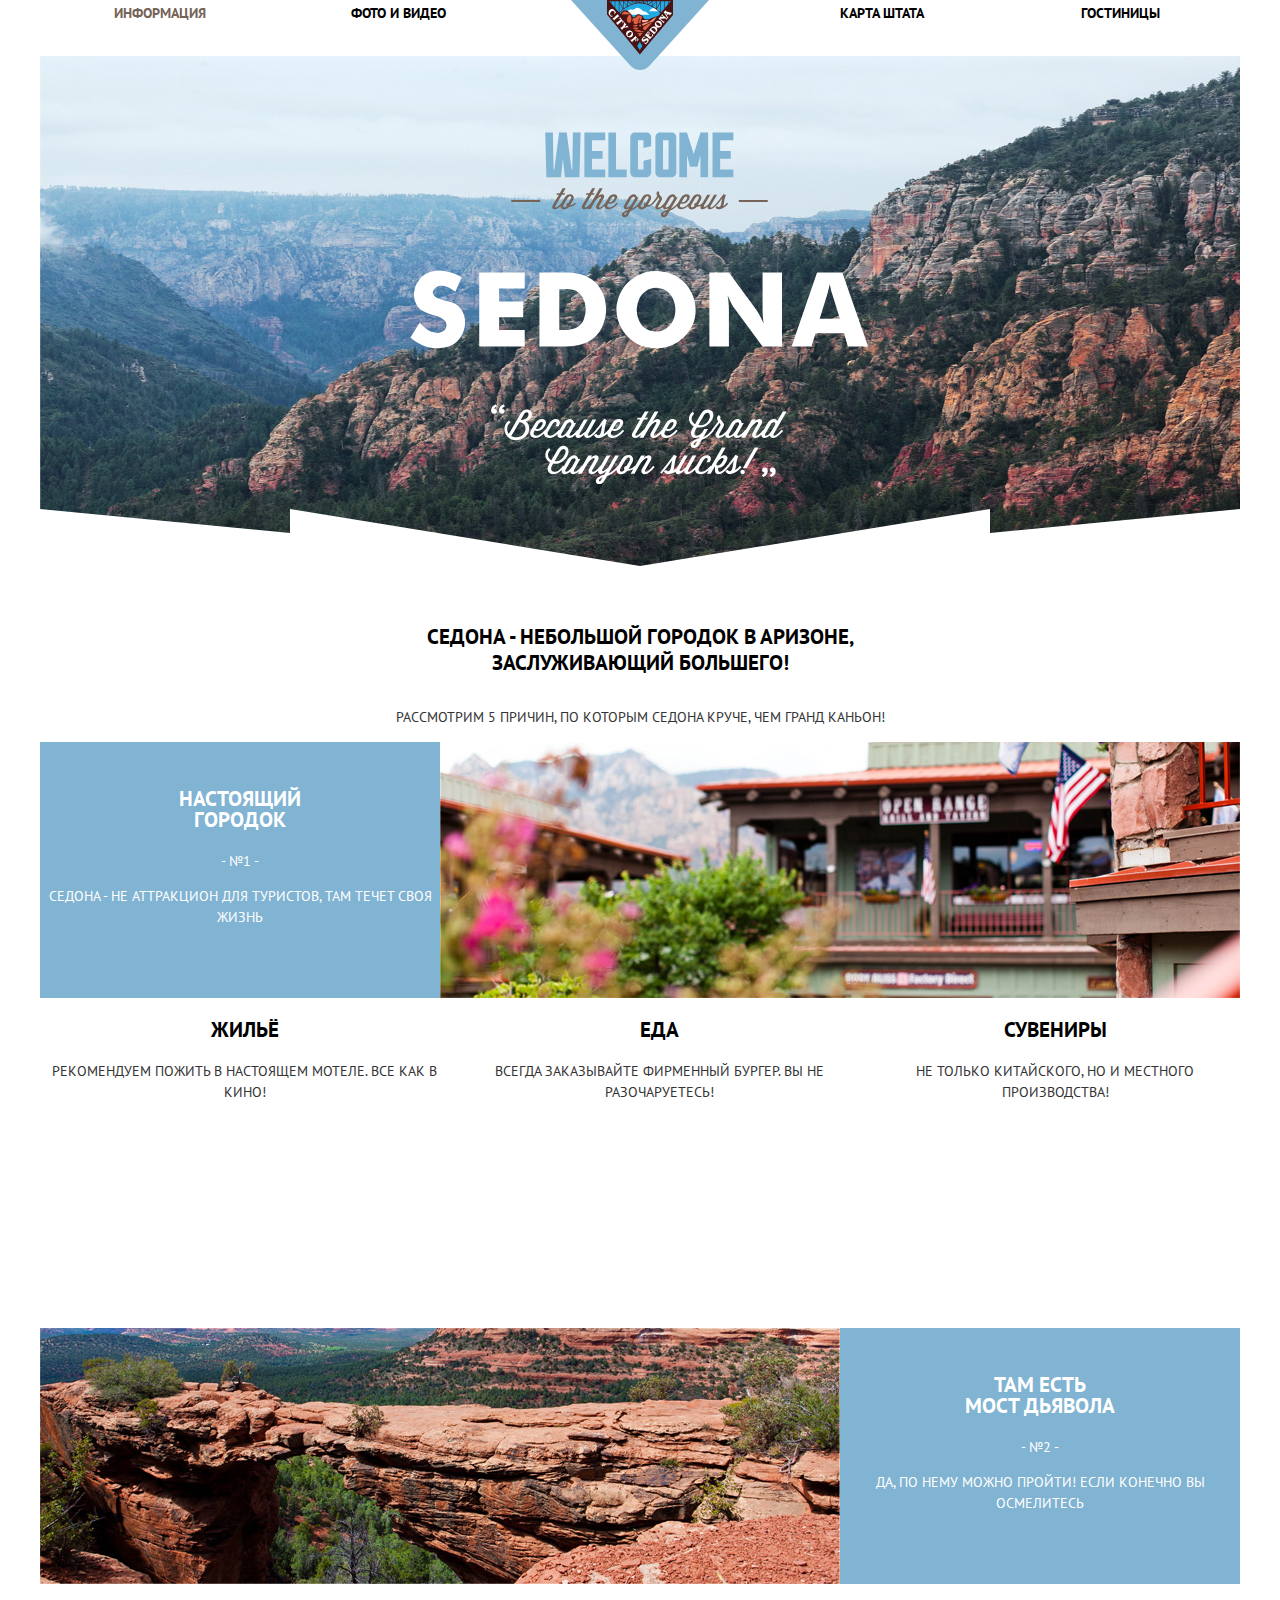
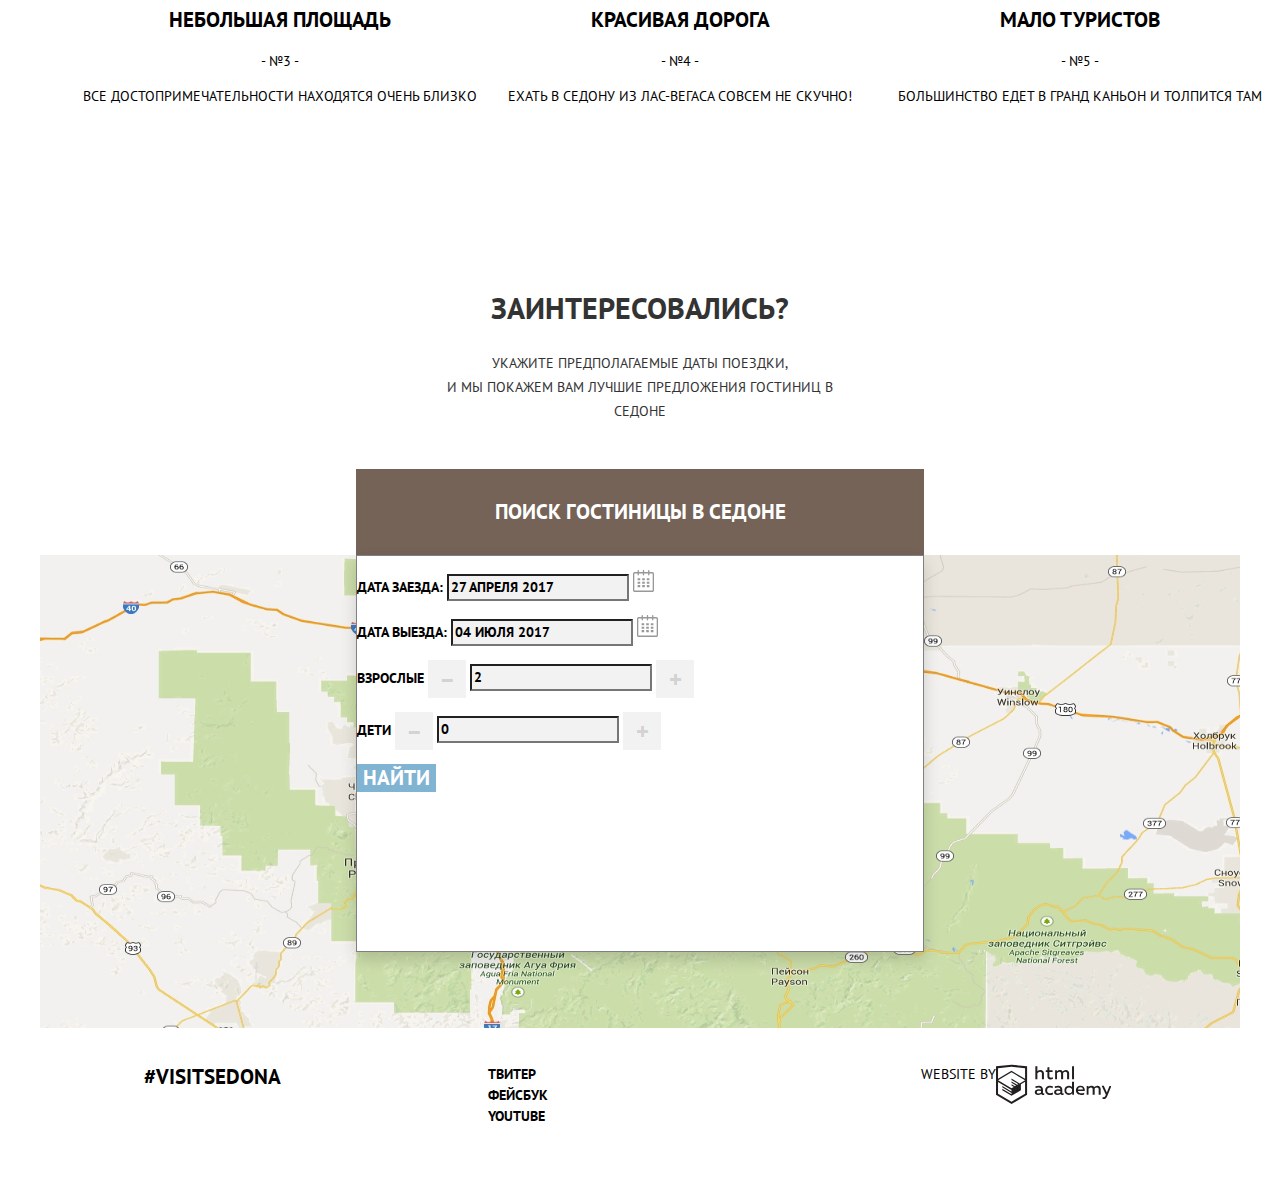
==== index.html @ cff8e4f2 "Разметила крупные блоки сетки" ====
<!DOCTYPE html>
<html lang="ru">

  <head>
    <meta charset="utf-8">
    <title>HTML Academy: Седона</title>
    <link href="css/normalize.css" rel="stylesheet">
    <link href="css/style.css" rel="stylesheet">
    <link href="https://fonts.googleapis.com/css?family=PT+Sans:400,700&amp;subset=cyrillic" rel="stylesheet">
  </head>

  <body>
    <header class="main-header">

      <nav class="main-navigation">

        <ul class="site-navigation">
          <li><a href="index.html" class="active-page">Информация</a></li>
          <li><a href="photo.html">Фото и видео</a></li>
          <li><a href="map.html">Карта штата</a></li>
          <li><a href="hotels.html">Гостиницы</a></li>
          <li><a class="main-header-logo">
            <img src="img/logo.svg" width="138" height="70" alt="Логотип Седона">
          </a></li>
        </ul>

      </nav>

    </header>

    <main class="container">

      <div class="welcome">
      </div>

      <p class="slogan">Седона - небольшой городок в Аризоне, заслуживающий большего!</p>

      <section class="reasons">
        <h2>Рассмотрим 5 причин, по которым Седона круче, чем Гранд Каньон!</h2>

        <ul class="reasons-list">


          <li class="reason-item">
            <div class="reason-item-description">
              <h3>Настоящий<br>городок</h3>
              <p>- №1 -</p>
              <p>Седона - не аттракцион для туристов, там течет своя жизнь </p>
            </div>
            <img src="img/reason1.jpg" width="800" height="256" alt="reason1">
          </li>

          <li class="reason-item">
            <img src="img/reason2.jpg" width="800" height="256" alt="reason2">
            <div class="reason-item-description">
              <h3>Там есть <br> мост дьявола</h3>
              <p>- №2 -</p>
              <p>Да, по нему можно пройти! Если конечно вы осмелитесь </p>
            </div>
          </li>

          <li>
            <ul class="reason-item-345">
              <li class="reason-item">
                <div class="reason-item-description">
                  <h3>Небольшая площадь</h3>
                  <p>- №3 -</p>
                  <p>Все достопримечательности находятся очень близко </p>
                </div>
              </li>

              <li class="reason-item">
                <div class="reason-item-description">
                  <h3>Красивая дорога</h3>
                  <p>- №4 -</p>
                  <p>Ехать в Седону из Лас-Вегаса совсем не скучно! </p>
                </div>
              </li>

              <li class="reason-item">
                <div class="reason-item-description">
                  <h3>Мало туристов</h3>
                  <p>- №5 -</p>
                  <p>Большинство едет в Гранд Каньон и толпится там </p>
                </div>
              </li>

            </ul>

          </li>

          <li class="reason-item">
            <ul class="recommendations-list">
              <li class="recommendation-item">
                <h3>Жильё</h3>
                <p>Рекомендуем пожить в настоящем мотеле. Все как в кино!</p>
              </li>
              <li class="recommendation-item">
                <h3>Еда</h3>
                <p>Всегда заказывайте фирменный бургер. Вы не разочаруетесь!</p>
              </li>
              <li class="recommendation-item">
                <h3>Сувениры</h3>
                <p>Не только китайского, но и местного производства!</p>
              </li>
            </ul>
          </li>

        </ul>
      </section>

      <div class="hotels-text">
        <h2>Заинтересовались?</h2>
        <p>Укажите предполагаемые даты поездки,<br> и мы покажем Вам лучшие предложения
        гостиниц в Седоне</p>
      </div>

      <section class="search-hotels">

        <button  class="button button-open-form">Поиск гостиницы в Седоне</button>

        <form class="search-hotels-form" action="index.html" method="post">
          <p class="search-hotels-row">
            <label for="search-hotels-date-in">Дата заезда:</label>
            <input id="search-hotels-date-in" type="text" name="date-in" value="27 апреля 2017">
            <span class="calendar">
              <svg xmlns="http://www.w3.org/2000/svg" width="21" height="22" viewBox="0 0 21 22">
                <path d="M19.251 2.025h-2.845V.648c0-.381-.294-.689-.656-.689-.363 0-.656.308-.656.689v1.377h-3.938V.648c0-.381-.294-.689-.655-.689-.363 0-.657.308-.657.689v1.377H5.906V.648c0-.381-.294-.689-.656-.689-.363 0-.657.308-.657.689v1.377H1.75C.784 2.025 0 2.847 0 3.862v16.302C0 21.179.784 22 1.75 22h17.501c.966 0 1.749-.821 1.749-1.836V3.862c0-1.015-.783-1.837-1.749-1.837zm.437 18.139a.448.448 0 0 1-.437.459H1.75a.45.45 0 0 1-.438-.459V3.862a.45.45 0 0 1 .438-.459h2.844v1.378c0 .381.294.689.657.689.362 0 .656-.308.656-.689V3.403h3.938v1.378c0 .381.294.689.657.689.361 0 .655-.308.655-.689V3.403h3.938v1.378c0 .381.293.689.656.689.362 0 .656-.308.656-.689V3.403h2.845c.241 0 .437.206.437.459v16.302z"/>
                <path d="M4.594 8.225h2.625v2.066H4.594zM4.594 11.668h2.625v2.067H4.594zM4.594 15.112h2.625v2.066H4.594zM9.188 15.112h2.625v2.066H9.188zM9.188 11.668h2.625v2.067H9.188zM9.188 8.225h2.625v2.066H9.188zM13.781 15.112h2.625v2.066h-2.625zM13.781 11.668h2.625v2.067h-2.625zM13.781 8.225h2.625v2.066h-2.625z"/>
              </svg>
            </span>
          </p>
          <p class="search-hotels-row">
            <label for="search-hotels-date-out">Дата выезда:</label>
            <input id="search-hotels-date-out" type="text" name="date-out" value="04 июля 2017">
            <span class="calendar">
              <svg xmlns="http://www.w3.org/2000/svg" width="21" height="22" viewBox="0 0 21 22">
                <path d="M19.251 2.025h-2.845V.648c0-.381-.294-.689-.656-.689-.363 0-.656.308-.656.689v1.377h-3.938V.648c0-.381-.294-.689-.655-.689-.363 0-.657.308-.657.689v1.377H5.906V.648c0-.381-.294-.689-.656-.689-.363 0-.657.308-.657.689v1.377H1.75C.784 2.025 0 2.847 0 3.862v16.302C0 21.179.784 22 1.75 22h17.501c.966 0 1.749-.821 1.749-1.836V3.862c0-1.015-.783-1.837-1.749-1.837zm.437 18.139a.448.448 0 0 1-.437.459H1.75a.45.45 0 0 1-.438-.459V3.862a.45.45 0 0 1 .438-.459h2.844v1.378c0 .381.294.689.657.689.362 0 .656-.308.656-.689V3.403h3.938v1.378c0 .381.294.689.657.689.361 0 .655-.308.655-.689V3.403h3.938v1.378c0 .381.293.689.656.689.362 0 .656-.308.656-.689V3.403h2.845c.241 0 .437.206.437.459v16.302z"/>
                <path d="M4.594 8.225h2.625v2.066H4.594zM4.594 11.668h2.625v2.067H4.594zM4.594 15.112h2.625v2.066H4.594zM9.188 15.112h2.625v2.066H9.188zM9.188 11.668h2.625v2.067H9.188zM9.188 8.225h2.625v2.066H9.188zM13.781 15.112h2.625v2.066h-2.625zM13.781 11.668h2.625v2.067h-2.625zM13.781 8.225h2.625v2.066h-2.625z"/>
              </svg>
            </span>
          </p>
          <p class="search-hotels-row">
            <label for="search-hotels-adults">Взрослые</label>
            <span class="button-change-number"> &#8211; </span>
            <input id="search-hotels-adults" type="text" name="adults" value="2">
            <span class="button-change-number"> + </span>
          </p>
          <p class="search-hotels-row">
            <label for="search-hotels-children">Дети</label>
            <span class="button-change-number"> &#8211; </span>
            <input id="search-hotels-children" type="text" name="children" value="0">
            <span class="button-change-number"> + </span>
          </p>
          <button class="button button-search" type="submit">Найти</button>
        </form>

      </section>

      <div class="map">
        <img src="img/map.png" alt="Как нас найти на карте" width="1200" height="473">
      </div>

    </main>

    <footer class="main-footer">

      <p class="hashtag">#VisitSedona</p>

      <div class="footer-social">
        <ul>
          <li><a class="social-button" href="#">Твитер</a></li>
          <li><a class="social-button" href="#">Фейсбук</a></li>
          <li><a class="social-button" href="#">YouTube</a></li>
        </ul>
      </div>

      <div class="footer-copyright">
        <p>Website by</p>
        <a class="html-academy" href="https://htmlacademy.ru/intensive/htmlcss">
          <span class="visually-hidden">HTML Academy</span>
          <svg xmlns="http://www.w3.org/2000/svg" data-name="Layer 1" viewBox="0 0 113 39">
              <path fill="#231f20"  d="M46.84 28.22a2.07 2.07 0 0 0 .58-.11v1.4a3.41 3.41 0 0 1-1.24.22 1.75 1.75 0 0 1-1.75-1 5.08 5.08 0 0 1-3.3 1.13c-1.59 0-3.06-.87-3.06-2.68 0-2.24 2.08-2.93 3.9-2.93a11.63 11.63 0 0 1 2.28.26v-.31c0-1.09-.8-1.86-2.3-1.86a7.79 7.79 0 0 0-3.15.67v-1.79a10.72 10.72 0 0 1 3.35-.58c2.48 0 4 1.18 4 3.83v3.14a.57.57 0 0 0 .69.61zm-6.76-1.19a1.42 1.42 0 0 0 1.64 1.29 3.56 3.56 0 0 0 2.53-1v-1.51a10.21 10.21 0 0 0-1.9-.22c-1.1.01-2.27.35-2.27 1.45zM53.06 20.62a5.29 5.29 0 0 1 2.7.67v1.79a4.28 4.28 0 0 0-2.42-.73 2.89 2.89 0 1 0 0 5.76 5.26 5.26 0 0 0 2.55-.67v1.8a6.58 6.58 0 0 1-2.9.6 4.42 4.42 0 0 1-4.72-4.54 4.54 4.54 0 0 1 4.79-4.68zM65.84 28.22a2.07 2.07 0 0 0 .58-.11v1.4a3.41 3.41 0 0 1-1.24.22 1.75 1.75 0 0 1-1.75-1 5.08 5.08 0 0 1-3.3 1.13c-1.59 0-3.06-.87-3.06-2.68 0-2.24 2.08-2.93 3.9-2.93a11.63 11.63 0 0 1 2.28.26v-.31c0-1.09-.8-1.86-2.3-1.86a7.79 7.79 0 0 0-3.15.67v-1.79a10.72 10.72 0 0 1 3.35-.58c2.48 0 4 1.18 4 3.83v3.14a.57.57 0 0 0 .69.61zm-6.76-1.19a1.42 1.42 0 0 0 1.64 1.29 3.56 3.56 0 0 0 2.53-1v-1.51a10.21 10.21 0 0 0-1.9-.22c-1.11.01-2.27.35-2.27 1.45zM76.67 16.85v12.76h-1.76v-1.39a4.07 4.07 0 0 1-3.35 1.62 4.62 4.62 0 0 1 0-9.22 4 4 0 0 1 3.15 1.37v-5.14h2zm-4.76 5.48a2.9 2.9 0 0 0 0 5.8 3 3 0 0 0 2.79-1.84v-2.13a3.06 3.06 0 0 0-2.79-1.83zM82.99 20.62c3.48 0 4.68 2.81 4.12 5.34h-6.58c.22 1.57 1.75 2.22 3.35 2.22a6.41 6.41 0 0 0 2.77-.62v1.68a7.5 7.5 0 0 1-3.14.6c-2.68 0-5-1.53-5-4.61a4.39 4.39 0 0 1 4.48-4.61zm.09 1.62a2.39 2.39 0 0 0-2.57 2.26h4.85a2.06 2.06 0 0 0-2.28-2.26zM89.1 29.61v-8.75h1.73v1.09a4 4 0 0 1 2.92-1.33 3 3 0 0 1 2.73 1.4 4.33 4.33 0 0 1 3.06-1.4 3.21 3.21 0 0 1 3.32 3.52v5.47h-2V24.2a1.67 1.67 0 0 0-1.73-1.84 2.94 2.94 0 0 0-2.17 1.18V29.61h-2V24.2a1.67 1.67 0 0 0-1.73-1.84 3.11 3.11 0 0 0-2.32 1.35v5.91h-2zM111.47 20.86h2l-4.1 9.93c-.95 2.28-2.19 3-3.52 3a5 5 0 0 1-1.15-.15v-1.66a3 3 0 0 0 .89.13c.95 0 1.66-.67 2.17-2l.18-.44-4.16-8.82h2.13l3 6.6zM40.66 1.53v5a4 4 0 0 1 2.83-1.2A3.41 3.41 0 0 1 47.1 8.9v5.41h-2V9.15a1.9 1.9 0 0 0-2-2.1 3.08 3.08 0 0 0-2.44 1.46v5.8h-2V1.53h2zM52.43 2.42v3.12h3.17v1.71h-3.17v4c0 1.15.53 1.53 1.66 1.53a4.71 4.71 0 0 0 1.77-.35v1.68a7.14 7.14 0 0 1-2.35.38 2.68 2.68 0 0 1-3-2.88V7.23h-1.6V5.52h1.57V2.88zM58.1 14.29V5.54h1.73v1.09a4 4 0 0 1 2.92-1.33 3 3 0 0 1 2.73 1.4 4.33 4.33 0 0 1 3.06-1.4 3.21 3.21 0 0 1 3.32 3.52v5.47h-2V8.88a1.67 1.67 0 0 0-1.73-1.84 2.94 2.94 0 0 0-2.17 1.18V14.29h-2V8.88a1.67 1.67 0 0 0-1.73-1.84 3.11 3.11 0 0 0-2.32 1.35v5.91h-2zM74.72 1.52h1.95v12.76h-1.95zM15.44.02h-.16L0 1.62v28l15.28 9.09 15.28-9.09v-28zm13.12 28.45l-13.28 7.9L2 28.47V16.99l13.22 7.87v1.43l-9.07-5.4v1.38l9.11 5.47v1.46l-9.1-5.42v1.38l9.11 5.47 9.19-5.5V19.22l4.1-2.45v11.67zm0-13.16l-3.65 2.14-1.68 1-8-4.76v1.38l6.84 4.07h-.06l-.15.09-1 .57-5.64-3.36v1.38l4.45 2.65-1.05.7-3.36-2v1.38l2.21 1.3-2.25 1.35-13.16-7.82 13.17-7.92zm0-1.39L15.21 6.05l-13.2 7.86V3.41l13.28-1.39 13.28 1.39v10.51z"/>
          </svg>
        </a>
      </div>

    </footer>

  </body>
</html>
---- css/style.css ----
/* body > *{
  background-color: rgba(255, 0, 0, 0.5);
}

body > * > *{
  background-color: rgba(0, 255, 0, 0.5);
}

body > * > * > *{
  background-color: rgba(0, 0, 255, 0.5);
}

body > * > * > * > *{
  background-color: rgba(0, 255, 255, 0.5);
} */


body {
  margin: 0;
  padding: 0;

  color: #00000;
  background-color: #ffffff;

  font-family: "PT Sans", Arial, sans-serif;
  font-weight: bold;
  font-size: 14px;
  line-height: 21px;
  text-transform: uppercase;
}

a {
  text-decoration: none;
}

.visually-hidden {
  position: absolute;
  clip: rect(0 0 0 0);
  width: 1px;
  height: 1px;
  margin: -1px;
}

/* Шапка */

.main-header {
  margin: 0 auto;

  width: 1200px;
  min-height: 56px;

  background-color: white;
}

.main-navigation {
  color: #00000;
  background-color: #ffffff;

  font-size: 14px;
  line-height: 26px;
}

.site-navigation {
  display: flex;

  margin: 0;
  padding:0;

  list-style: none;
}

.site-navigation li {
  width: 239px;
  height: 56px;

  text-align: center;
  vertical-align: middle;
}

.site-navigation li:last-child {
  align-self: center;

  width: 244px;
  height: 56px;
}

.site-navigation li:first-child,
.site-navigation li:nth-child(2),
.site-navigation li:last-child {
  order: -1;
}

.site-navigation a {
  color: #000000;
}

.site-navigation a:hover,
.site-navigation a:focus {
  color: #81b3d2;
}
.site-navigation a:active {
  color: rgba(0, 0, 0, 0.3);
}

li .active-page {
  color: #766357;

  font:inherit;
}

.main-header-logo {
  width: 138px;
  height: 70px;
}

/*Main*/

.container {
  width: 1200px;
  margin: 0 auto;
  padding: 0;
}

.welcome {
  width: 1200px;
  height: 510px;

  background-image: url("../img/welcome.svg"),
                    url("../img/polygon.svg"),
                    url("../img/background-photo.jpg");
  background-position: top 76px left 370px,bottom 0px center, 50% 50% ;
  background-size: 459px 353px,1200px 57px, 1200px 510px ;
  background-repeat: no-repeat;
}

.slogan {
  width: 440px;
  margin-top: 58px;
  padding: 0 380px;

  font-size: 21px;
  line-height: 26px;
  text-align: center;
}

/* Причины */
.reasons h2 {
  width: 490px;
  margin-top: 28px;
  padding: 0 355px;

  color: #333333;
  font-size: 14px;
  line-height: 26px;
  text-align: center;
  font-weight: normal;
}

.reasons-list {
  display: flex;
  flex-direction: column;

  margin: 0;
  margin-top: 50px;
  padding: 0;
}

.reasons-list,
.recommendations-list {
  margin: 0;
  padding: 0;

  list-style: none;
}

.reason-item h3,
.recommendation-item h3 {
  font-size: 21px;
  line-height: 21px;
  text-align: center;
}

.reason-item p,
.recommendation-item p {
  font-weight: normal;
  text-align: center;
}

.recommendation-item p {
  color: #333333;
}

.reasons-list > li:first-child,
.reasons-list > li:nth-child(2) {
  display: flex;
  flex-direction: row;

  color: #ffffff;
  background-color: #81b3d2;
}

.reasons-list> li:first-child {
  order: -2;
}
.reasons-list> li:last-child {
  order: -1;
}

.reason-item-description {
  width: 400px;
  min-height: 200px;

  margin: 0 auto;
  margin-top:25px;
}

.reason-item-345 {
  display: flex;
  flex-direction: row;
  justify-content: space-around;

  min-height: 256px;

  list-style: none;
}

.recommendations-list {
  display: flex;
  flex-direction: row;
  justify-content: space-around;

  min-height: 330px;
}

/* Форма */
.hotels-text {
  margin: 50px auto 0;
  padding: 0;

  width: 440px;
  min-height: 55px;

  color: #333333;

  font-weight: normal;
  line-height: 24px;
  text-align: center;
}

.hotels-text h2 {
  font-size: 30px;
  line-height: 36px;
  text-align: center;
}

.search-hotels {
  position: relative;
  padding: 0;
}

.search-hotels-form {
  position: absolute;
  left: 316px;

  width: 566px;
  height: 395px;
  margin: 0 auto;

  border: 1px solid gray;
  box-shadow: 0px 7px 15px 0 rgba(0, 1, 1, 0.15);

  background-color: white;
}

.search-hotels-row {
  /* position: relative; */
  /* display: inline-block; */
}

.search-hotels-row input {
  background-color: #f2f2f2;

  font: inherit;
  text-transform: uppercase;
}

.search-hotels-row input:hover {
  background-color: #ebebeb;
}

.search-hotels-row input:focus {
  border: 1px solid #e5e5e5;

  background-color: #ffffff;
}

.calendar {
  /* position: absolute;
  top: 0;
  right: 0; */

  width: 21px;
  height: 22px;

  opacity: 0.4;
  cursor: pointer;
}

.calendar:focus,
.calendar:hover {
  opacity: 1;
}

.calendar:active path {
  fill: #81b3d2;
}

/* Карта */
.map {
  width:1200px;
  height: 473px;

  margin-bottom: 36px;
}

/* Кнопки */
.button {
  border: none;

  color: #ffffff;
  background-color: #81b3d2;

  font: inherit;
  text-transform: uppercase;
  text-align: center;
  vertical-align: middle;
}

.button-search,
.button-open-form {
  font-size: 21px;
  line-height: 26px;
}

.button:hover,
.button:focus {
  background-color: #669ec0;
}

.button:active {
  background-color: #5496bd;
  color: rgba(255, 255, 255, 0.3);
}

.button-detailed {
  width: 110px;
  height: 27px;

  margin-left: 237px;
}

.button-book {
  margin-left: 20px;
  background-color: #766357;
}

.button-book:hover,
.button-book:focus,
.button-open-form:hover,
.button-open-form:focus {
  background-color: #604e43;
}

.button-book:active,
.button-open-form:active {
  color:rgba(255, 255, 255, 0.3);
  background-color: #503e33;
}

.button-change-number {
  display: inline-block;

  width: 38px;
  height: 38px;

  color: rgba(0, 1, 1, 0.15);
  background-color: #f2f2f2;

  font: inherit;
  font-size: 25px;
  line-height: 38px;
  text-align: center;
  vertical-align: middle;
}

.button-change-number:hover,
.button-change-number:focus {
  color: #000000;
}

.button-change-number:active {
  color: #81b3d2;
}

.button-open-form {
  margin: 32px 316px 0;

  width: 568px;
  height: 86px;

  background-color: #766357;
}

/* Подвал */

.main-footer {
  display: flex;
  flex-direction: row;
  justify-content: space-around;

  margin: 0 auto;

  width: 1200px;
  min-height: 120px;
}

.hashtag {
  margin: 0;
  padding: 0;

  font-size: 21px;
  line-height: 26px;
}

.footer-social {
  width: 200px;
}

.footer-social ul {
  margin: 0;
  padding: 0;

  list-style: none;
}

.footer-social a {
  color: #000000;

  text-decoration: underline;
  text-decoration: none;
}

.footer-social a:hover,
.footer-social a:focus {
  color: #81b3d2;
}

.footer-social a:active {
  color: rgba(0, 0, 0, 0.3);
}

.footer-copyright {
  display: flex;
  flex-direction: row;
  justify-content: center;

  width: 240px;
}

.footer-copyright p {
  margin: 0;
  padding: 0;

  font-weight: normal;
}

.html-academy svg {
  width:115px;
  height: 41px;
}

.html-academy:hover path,
.html-academy:focus path {
  fill: #81b3d2;
}

.html-academy:active path {
  fill: #bdbbbc;
}

/* Страница Hotel */

/* Форма поиска */
.hotels-form {
  width: 1200px;
  min-height: 217px;
}

/* найдено */
.search-results {
  display: flex;
  align-items: baseline;

  width: 1200px;

  padding-top: 30px;
  padding-bottom: 30px;

  border-bottom: 1px solid rgba(0, 0, 0, 0.3);
}

.search-results .found {
  margin: 0;
  margin-left: 72px;
  margin-right: 48px;

  font-size: 21px;
  line-height: 26px;
}

.search-results .sort {
  margin: 0;
  margin-right: 40px;

  font-size: 12px;
  line-height: 18px;
}

.sort-types {
  display: flex;
  justify-content:space-between;

  width: 235px;

  margin: 0 0 0 0;
  padding: 0;

  vertical-align: middle;

  list-style: none;
}

.sort-types a {
  color: rgba(0, 0, 0, 0.3);

  font-size: 12px;
  line-height: 18px;
  border-bottom: 1px dotted rgba(0, 0, 0, 0.3);
}

.sort-types a:hover,
.sort-types a:focus {
  color: #81b3d2;
}

.sort-types a:active {
  color: #000000;
}

.sort-types .active-sort {
  color: #81b3d2;
  border-bottom: none;
 }

 .sort-down-up {
   margin-left: 505px;
 }
 .down-up {
   padding-right: 10px;
 }

 .down-up:hover path,
 .down-up:focus path {
   fill: #231F20;
 }

 .down-up:active path,
 .active-sort-down-up path {
   fill: #81b3d2;
 }

/* Отели */

.hotels-list {
  display: flex;
  flex-direction: column;

  margin: 0;
  padding: 0;

  list-style: none;
}

.hotel-item {
  position: relative;

  width: auto;
  min-height: 150px;

  border-bottom: 1px solid rgba(0, 0, 0, 0.3);
}

.hotel-item .hotel-photo {
  position: absolute;
  top: 30px;
  left: 72px;
}

.hotel-name {
  color: #000000;

  margin: 0;
  padding: 0;
  padding-left: 240px;
  padding-top: 150px;
  font: inherit;
  font-style: 21px;
  line-height: 26px;
}

.hotel-name:focus,
.hotel-name:hover {
    color:#81b3d2;
}

.hotel-name:active {
  color: rgba(0, 0, 0, 0.3);
}

.hotels-table {
  margin: 0;
  padding: 0;
  padding-left: 240px;

  color: #333333;

  font-weight: normal;
}

.hotel-rating {
  position: absolute;
  right: 72px;
  top: 80px;

  width: 110px;

  padding: 5px auto;

  color: #666666;
  background-color: #f2f2f2;

  font-weight: normal;
  vertical-align: middle;
  text-align: center;
  line-height: 27px;

  background-color: #e2e2f2;
}

.rating-star-list {
  position: absolute;
  top: 29px;
  right: 72px;

  display: flex;
  flex-direction: row-reverse;

  width: 100px;
  margin: 0;
  padding: 0;

  list-style: none;
}

.rating-star-list li {
  padding-left: 6px;
}
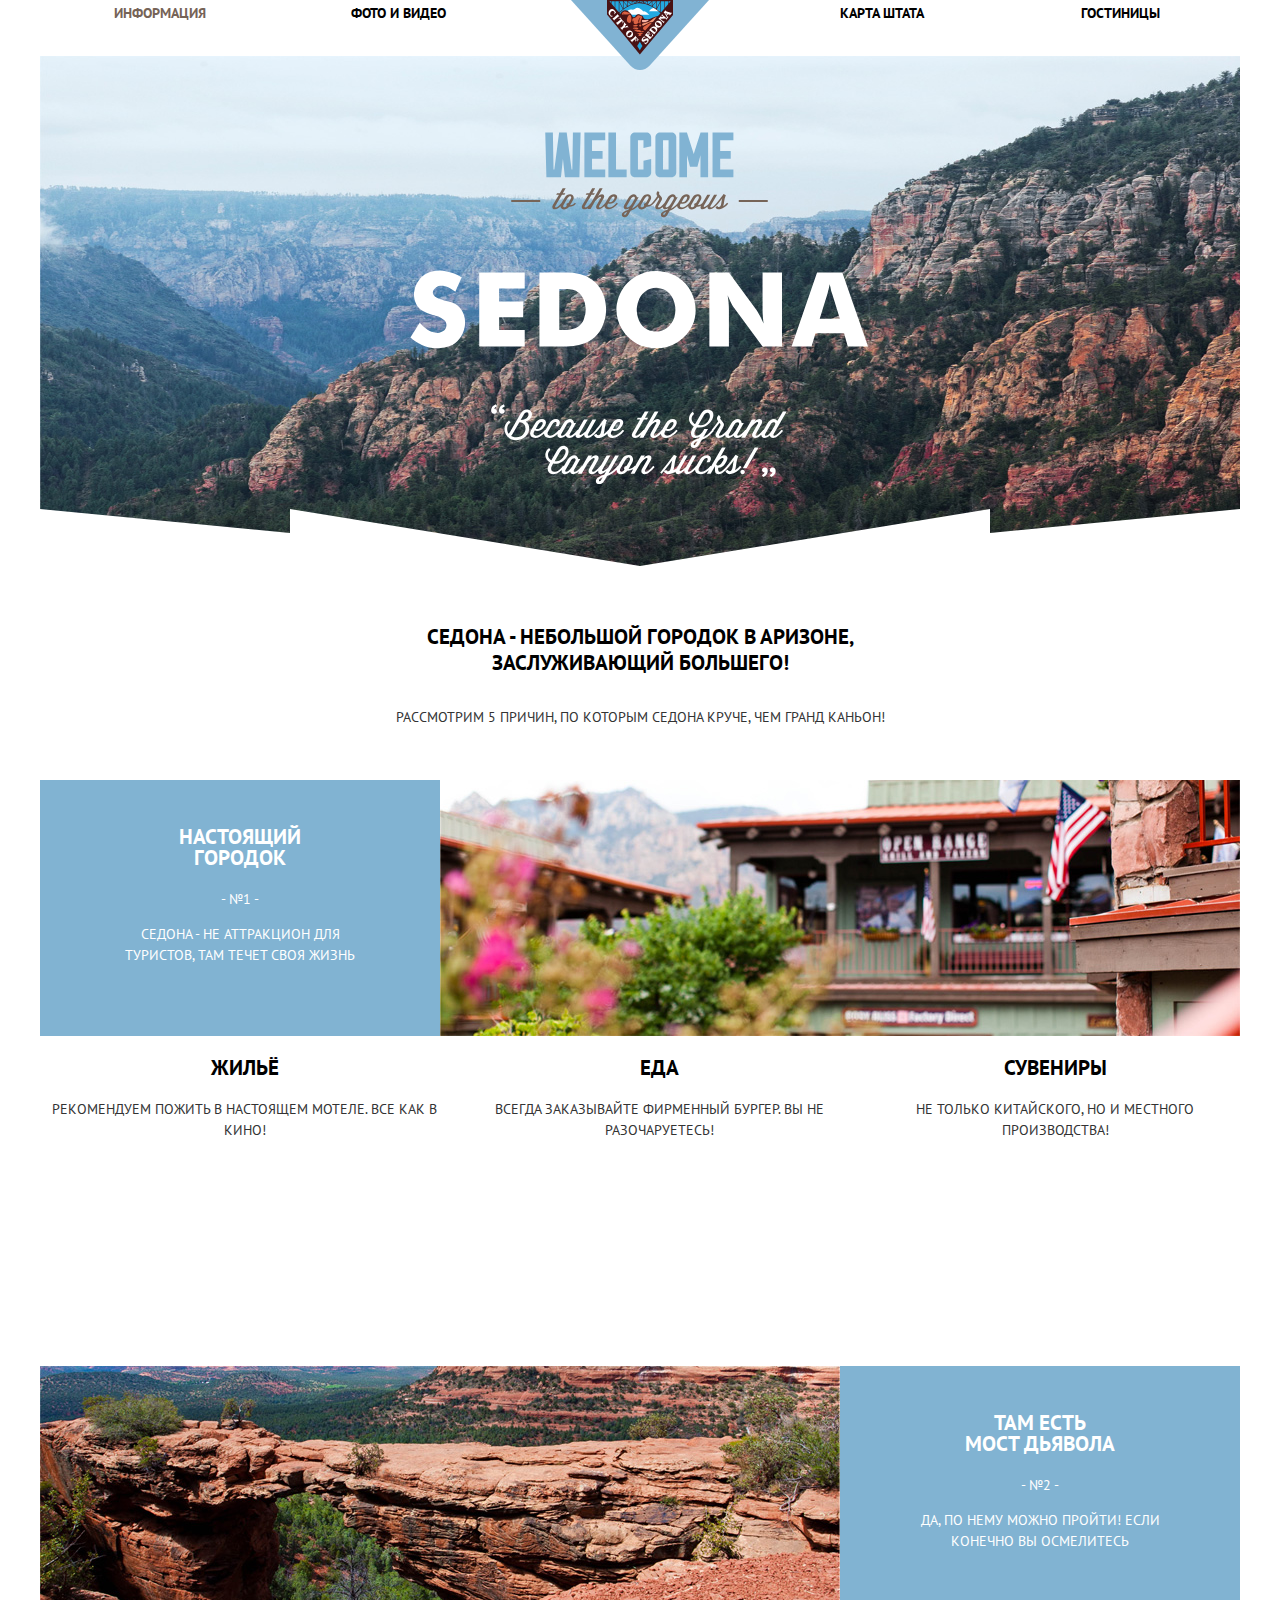
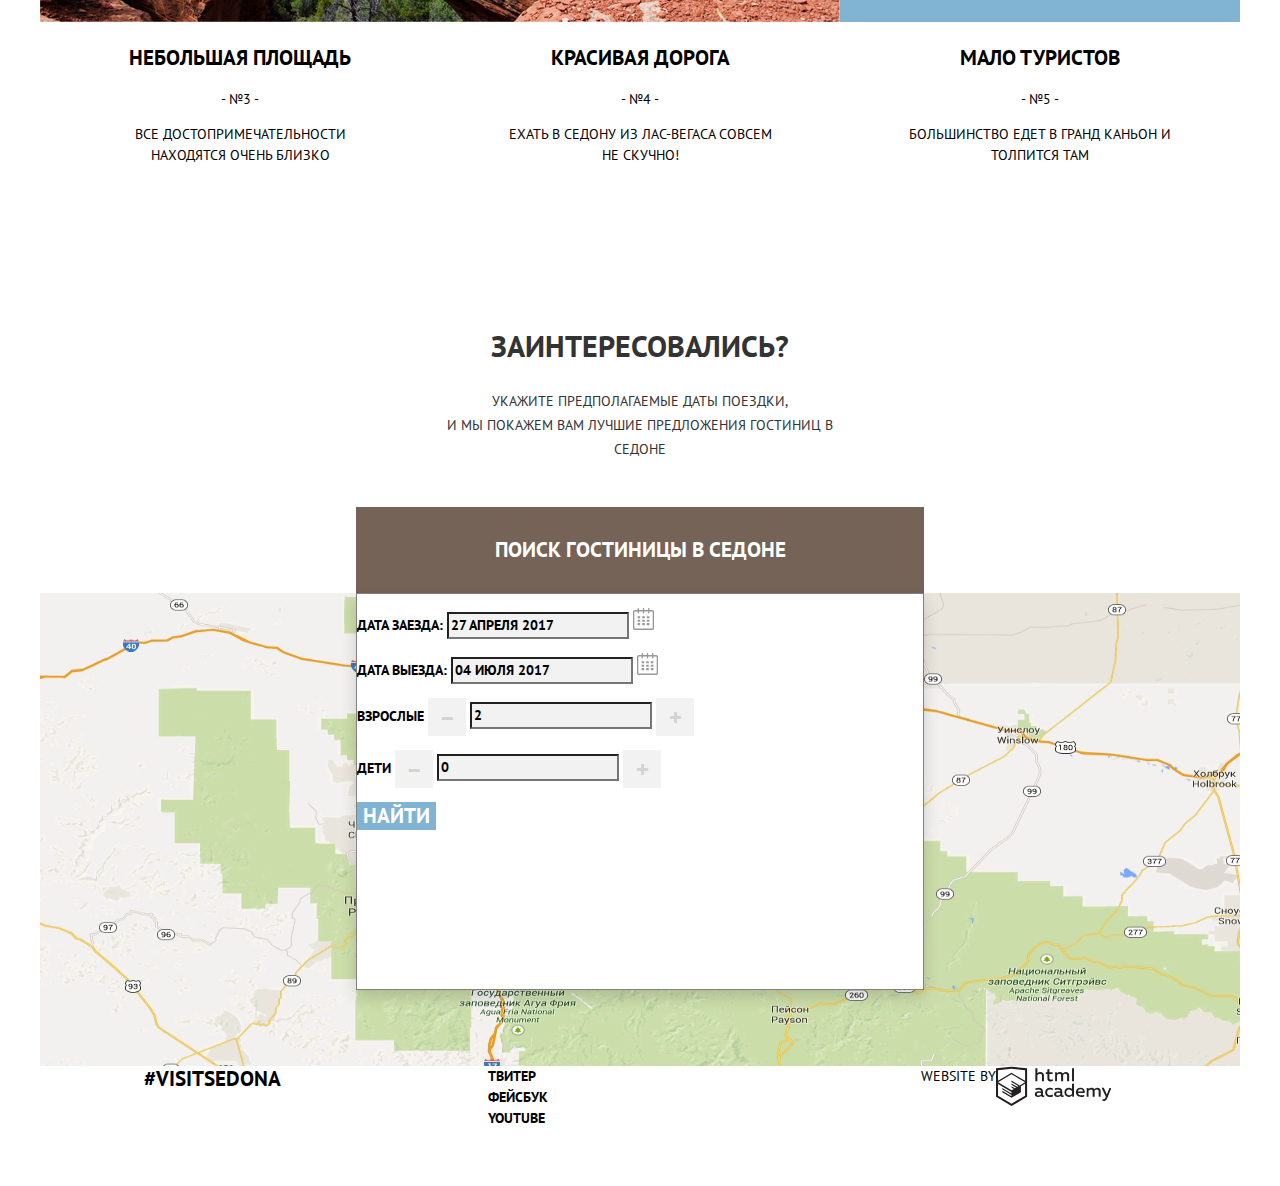
==== commit 424539ce: "Доработала крупную сетку" ====
--- a/index.html
+++ b/index.html
@@ -59,34 +59,28 @@
             </div>
           </li>
 
-          <li>
-            <ul class="reason-item-345">
-              <li class="reason-item">
-                <div class="reason-item-description">
-                  <h3>Небольшая площадь</h3>
-                  <p>- №3 -</p>
-                  <p>Все достопримечательности находятся очень близко </p>
-                </div>
-              </li>
+          <li class="reason-item">
+            <div class="reason-item-description">
+              <h3>Небольшая площадь</h3>
+              <p>- №3 -</p>
+              <p>Все достопримечательности находятся очень близко </p>
+            </div>
+          </li>
 
-              <li class="reason-item">
-                <div class="reason-item-description">
-                  <h3>Красивая дорога</h3>
-                  <p>- №4 -</p>
-                  <p>Ехать в Седону из Лас-Вегаса совсем не скучно! </p>
-                </div>
-              </li>
+          <li class="reason-item">
+            <div class="reason-item-description">
+              <h3>Красивая дорога</h3>
+              <p>- №4 -</p>
+              <p>Ехать в Седону из Лас-Вегаса совсем не скучно! </p>
+            </div>
+          </li>
 
-              <li class="reason-item">
-                <div class="reason-item-description">
-                  <h3>Мало туристов</h3>
-                  <p>- №5 -</p>
-                  <p>Большинство едет в Гранд Каньон и толпится там </p>
-                </div>
-              </li>
-
-            </ul>
-
+          <li class="reason-item">
+            <div class="reason-item-description">
+              <h3>Мало туристов</h3>
+              <p>- №5 -</p>
+              <p>Большинство едет в Гранд Каньон и толпится там </p>
+            </div>
           </li>
 
           <li class="reason-item">
--- a/css/style.css
+++ b/css/style.css
@@ -147,6 +147,7 @@
 .reasons h2 {
   width: 490px;
   margin-top: 28px;
+  margin-bottom: 50px;
   padding: 0 355px;
 
   color: #333333;
@@ -158,10 +159,10 @@
 
 .reasons-list {
   display: flex;
-  flex-direction: column;
-
-  margin: 0;
-  margin-top: 50px;
+  flex-direction: row;
+  flex-wrap: wrap;
+
+  margin: 0;
   padding: 0;
 }
 
@@ -195,6 +196,8 @@
   display: flex;
   flex-direction: row;
 
+  width: 1200px;
+
   color: #ffffff;
   background-color: #81b3d2;
 }
@@ -207,21 +210,17 @@
 }
 
 .reason-item-description {
-  width: 400px;
-  min-height: 200px;
+  width: 270px;
 
   margin: 0 auto;
   margin-top:25px;
 }
 
-.reason-item-345 {
-  display: flex;
-  flex-direction: row;
-  justify-content: space-around;
-
+.reasons-list > li:nth-child(3),
+.reasons-list > li:nth-child(4),
+.reasons-list > li:nth-child(5) {
+  width: 400px;
   min-height: 256px;
-
-  list-style: none;
 }
 
 .recommendations-list {
@@ -319,8 +318,6 @@
 .map {
   width:1200px;
   height: 473px;
-
-  margin-bottom: 36px;
 }
 
 /* Кнопки */
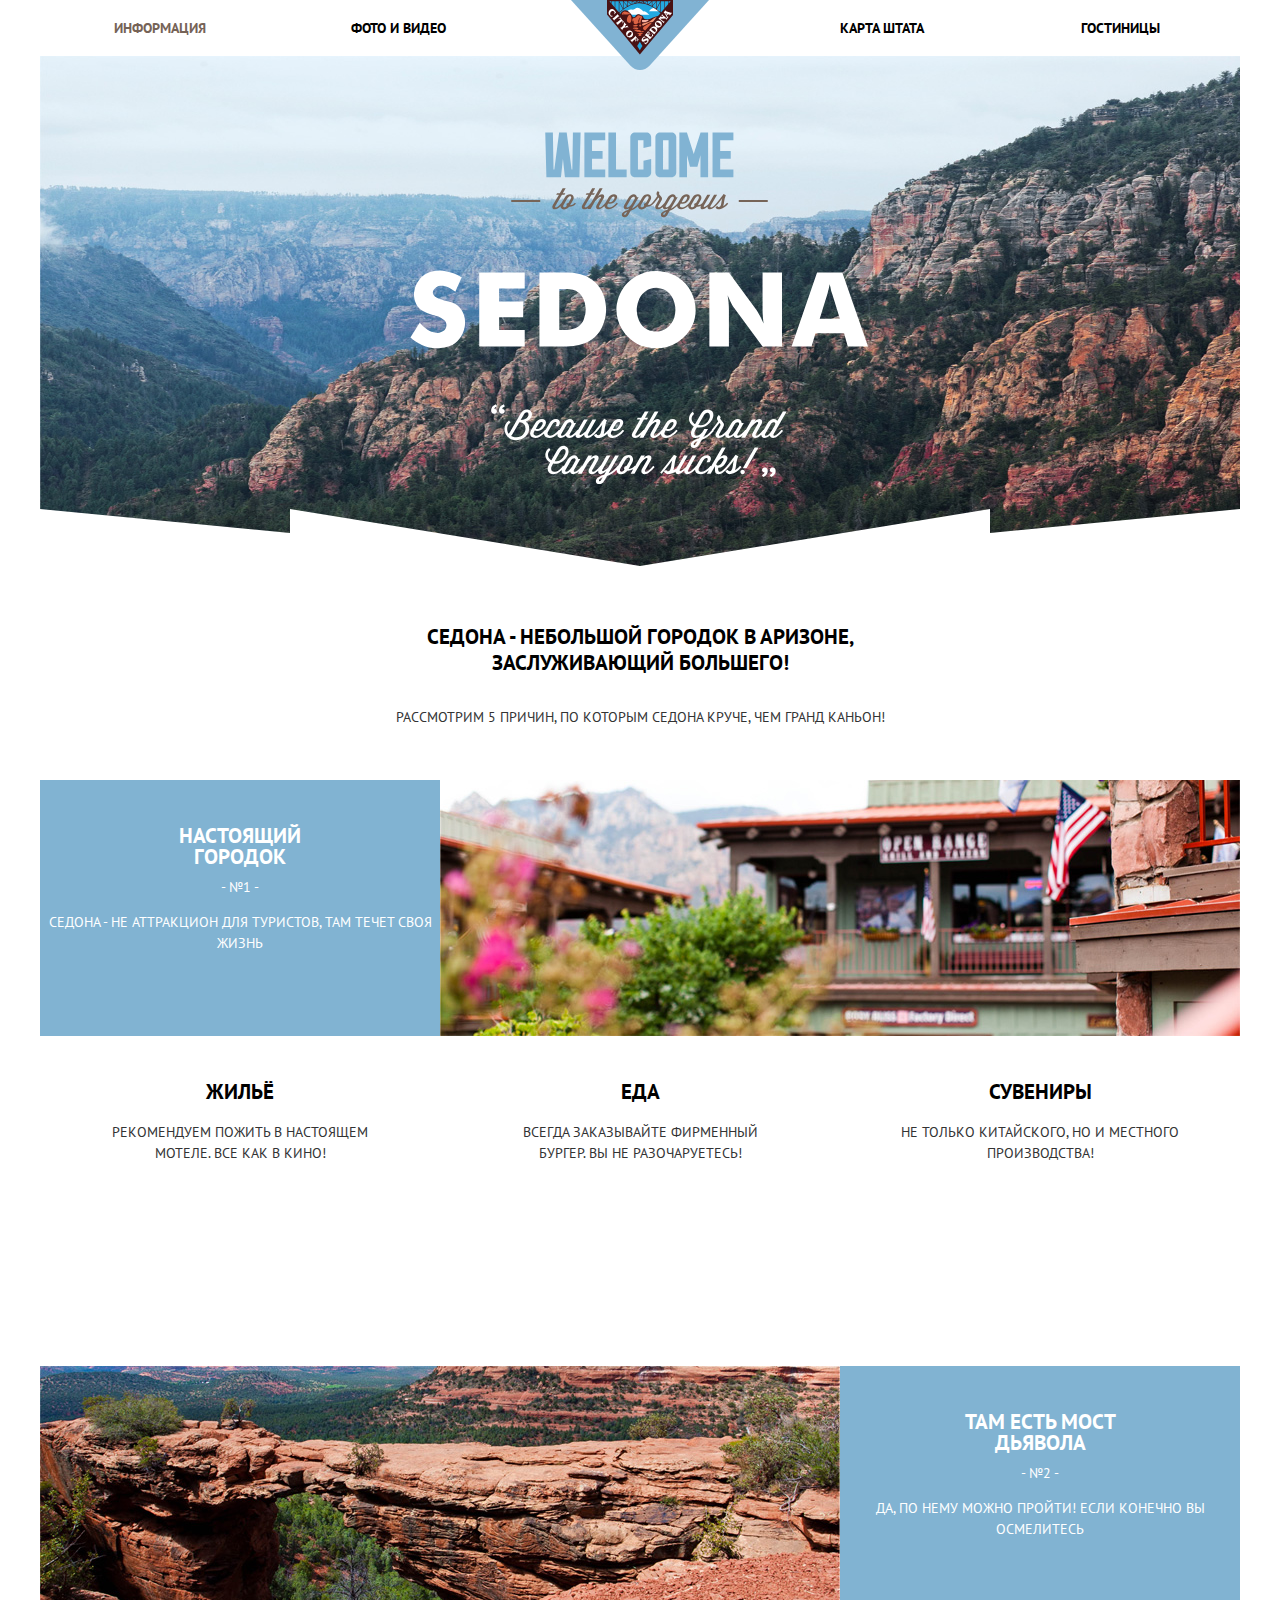
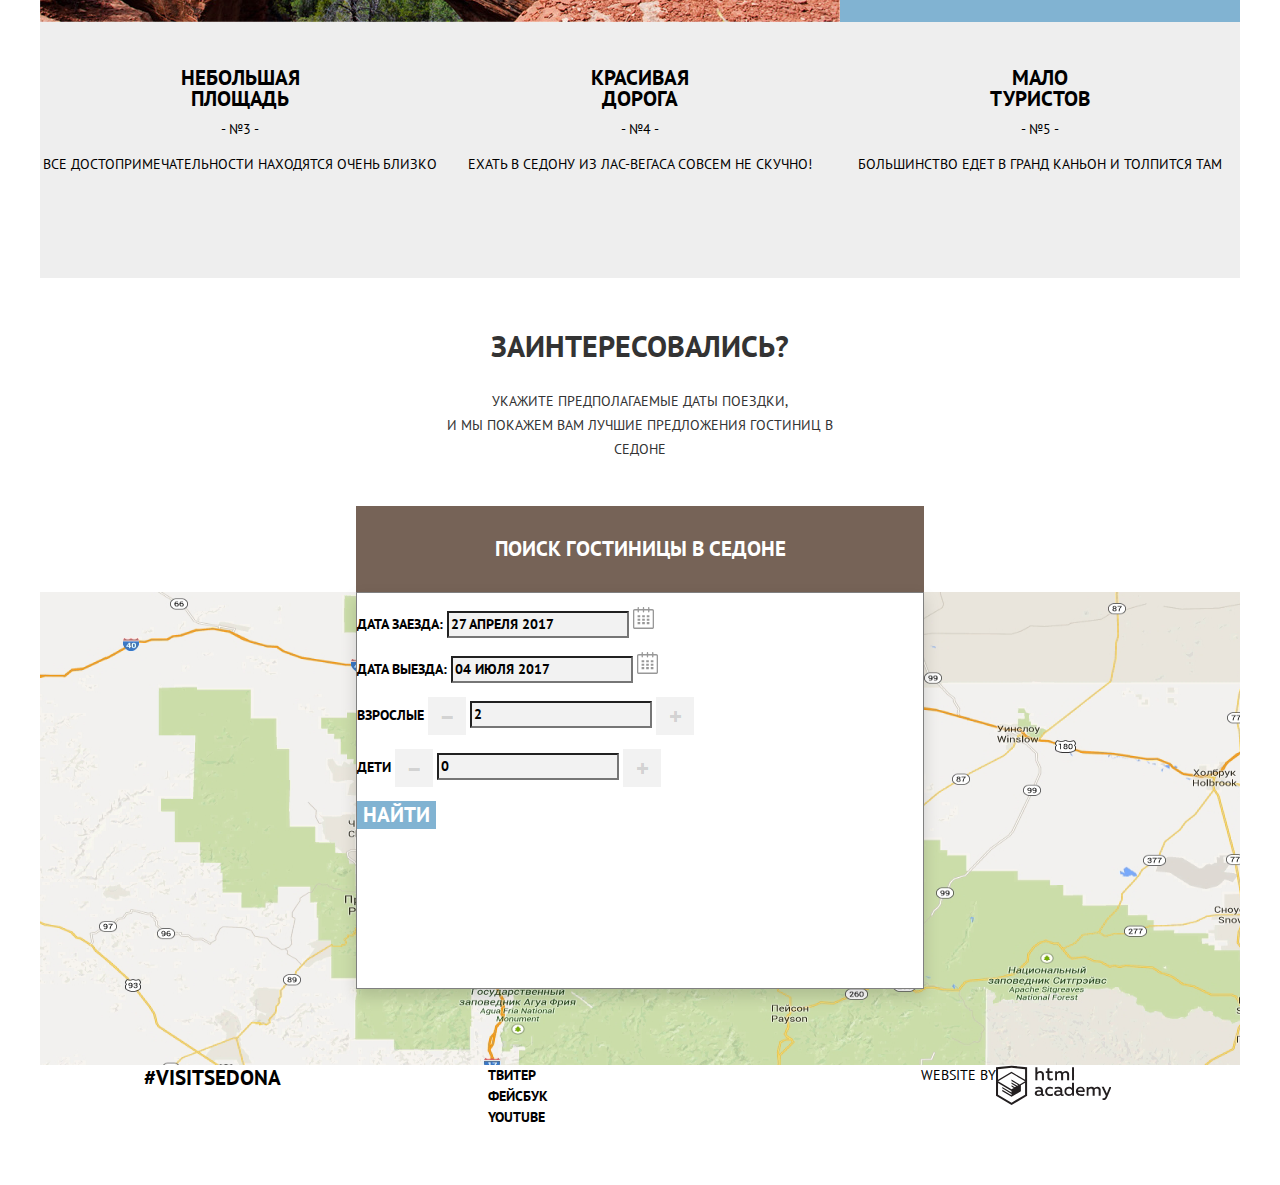
==== commit 8fbf14ab: "Устранила замечания" ====
--- a/index.html
+++ b/index.html
@@ -10,176 +10,179 @@
   </head>
 
   <body>
-    <header class="main-header">
+    <div class="wrapper">
+      <header class="main-header">
 
-      <nav class="main-navigation">
+        <nav class="main-navigation">
 
-        <ul class="site-navigation">
-          <li><a href="index.html" class="active-page">Информация</a></li>
-          <li><a href="photo.html">Фото и видео</a></li>
-          <li><a href="map.html">Карта штата</a></li>
-          <li><a href="hotels.html">Гостиницы</a></li>
-          <li><a class="main-header-logo">
-            <img src="img/logo.svg" width="138" height="70" alt="Логотип Седона">
-          </a></li>
-        </ul>
+          <ul class="site-navigation">
+            <li><a href="index.html" class="active-page">Информация</a></li>
+            <li><a href="photo.html">Фото и видео</a></li>
+            <li><a href="map.html">Карта штата</a></li>
+            <li><a href="hotels.html">Гостиницы</a></li>
+            <li><a class="main-header-logo">
+              <img src="img/logo.svg" width="138" height="70" alt="Логотип Седона">
+            </a></li>
+          </ul>
 
-      </nav>
+        </nav>
 
-    </header>
+      </header>
 
-    <main class="container">
+      <main class="container">
 
-      <div class="welcome">
-      </div>
+        <div class="welcome">
+        </div>
 
-      <p class="slogan">Седона - небольшой городок в Аризоне, заслуживающий большего!</p>
+        <p class="slogan">Седона - небольшой городок в Аризоне, заслуживающий большего!</p>
 
-      <section class="reasons">
-        <h2>Рассмотрим 5 причин, по которым Седона круче, чем Гранд Каньон!</h2>
+        <section class="reasons">
+          <h2>Рассмотрим 5 причин, по которым Седона круче, чем Гранд Каньон!</h2>
 
-        <ul class="reasons-list">
+          <ul class="reasons-list">
 
 
-          <li class="reason-item">
-            <div class="reason-item-description">
-              <h3>Настоящий<br>городок</h3>
-              <p>- №1 -</p>
-              <p>Седона - не аттракцион для туристов, там течет своя жизнь </p>
-            </div>
-            <img src="img/reason1.jpg" width="800" height="256" alt="reason1">
-          </li>
+            <li class="reason-item">
+              <div class="reason-item-description">
+                <h3>Настоящий городок</h3>
+                <p>- №1 -</p>
+                <p>Седона - не аттракцион для туристов, там течет своя жизнь </p>
+              </div>
+              <img src="img/reason1.jpg" width="800" height="256" alt="reason1">
+            </li>
 
-          <li class="reason-item">
-            <img src="img/reason2.jpg" width="800" height="256" alt="reason2">
-            <div class="reason-item-description">
-              <h3>Там есть <br> мост дьявола</h3>
-              <p>- №2 -</p>
-              <p>Да, по нему можно пройти! Если конечно вы осмелитесь </p>
-            </div>
-          </li>
+            <li class="reason-item">
+              <img src="img/reason2.jpg" width="800" height="256" alt="reason2">
+              <div class="reason-item-description">
+                <h3>Там есть мост дьявола</h3>
+                <p>- №2 -</p>
+                <p>Да, по нему можно пройти! Если конечно вы осмелитесь </p>
+              </div>
+            </li>
 
-          <li class="reason-item">
-            <div class="reason-item-description">
-              <h3>Небольшая площадь</h3>
-              <p>- №3 -</p>
-              <p>Все достопримечательности находятся очень близко </p>
-            </div>
-          </li>
+            <li class="reason-item">
+              <div class="reason-item-description">
+                <h3>Небольшая площадь</h3>
+                <p>- №3 -</p>
+                <p>Все достопримечательности находятся очень близко </p>
+              </div>
+            </li>
 
-          <li class="reason-item">
-            <div class="reason-item-description">
-              <h3>Красивая дорога</h3>
-              <p>- №4 -</p>
-              <p>Ехать в Седону из Лас-Вегаса совсем не скучно! </p>
-            </div>
-          </li>
+            <li class="reason-item">
+              <div class="reason-item-description">
+                <h3>Красивая дорога</h3>
+                <p>- №4 -</p>
+                <p>Ехать в Седону из Лас-Вегаса совсем не скучно! </p>
+              </div>
+            </li>
 
-          <li class="reason-item">
-            <div class="reason-item-description">
-              <h3>Мало туристов</h3>
-              <p>- №5 -</p>
-              <p>Большинство едет в Гранд Каньон и толпится там </p>
-            </div>
-          </li>
+            <li class="reason-item">
+              <div class="reason-item-description">
+                <h3>Мало туристов</h3>
+                <p>- №5 -</p>
+                <p>Большинство едет в Гранд Каньон и толпится там </p>
+              </div>
+            </li>
 
-          <li class="reason-item">
-            <ul class="recommendations-list">
-              <li class="recommendation-item">
-                <h3>Жильё</h3>
-                <p>Рекомендуем пожить в настоящем мотеле. Все как в кино!</p>
-              </li>
-              <li class="recommendation-item">
-                <h3>Еда</h3>
-                <p>Всегда заказывайте фирменный бургер. Вы не разочаруетесь!</p>
-              </li>
-              <li class="recommendation-item">
-                <h3>Сувениры</h3>
-                <p>Не только китайского, но и местного производства!</p>
-              </li>
-            </ul>
-          </li>
+            <li class="reason-item">
+              <ul class="recommendations-list">
+                <li class="recommendation-item">
+                  <h3>Жильё</h3>
+                  <p>Рекомендуем пожить в настоящем мотеле. Все как в кино!</p>
+                </li>
+                <li class="recommendation-item">
+                  <h3>Еда</h3>
+                  <p>Всегда заказывайте фирменный бургер. Вы не разочаруетесь!</p>
+                </li>
+                <li class="recommendation-item">
+                  <h3>Сувениры</h3>
+                  <p>Не только китайского, но и местного производства!</p>
+                </li>
+              </ul>
+            </li>
 
-        </ul>
-      </section>
+          </ul>
+        </section>
 
-      <div class="hotels-text">
-        <h2>Заинтересовались?</h2>
-        <p>Укажите предполагаемые даты поездки,<br> и мы покажем Вам лучшие предложения
-        гостиниц в Седоне</p>
-      </div>
+        <div class="hotels-text">
+          <h2>Заинтересовались?</h2>
+          <p>Укажите предполагаемые даты поездки,<br> и мы покажем Вам лучшие предложения
+          гостиниц в Седоне</p>
+        </div>
 
-      <section class="search-hotels">
+        <section class="search-hotels">
 
-        <button  class="button button-open-form">Поиск гостиницы в Седоне</button>
+          <button  class="button button-open-form">Поиск гостиницы в Седоне</button>
 
-        <form class="search-hotels-form" action="index.html" method="post">
-          <p class="search-hotels-row">
-            <label for="search-hotels-date-in">Дата заезда:</label>
-            <input id="search-hotels-date-in" type="text" name="date-in" value="27 апреля 2017">
-            <span class="calendar">
-              <svg xmlns="http://www.w3.org/2000/svg" width="21" height="22" viewBox="0 0 21 22">
-                <path d="M19.251 2.025h-2.845V.648c0-.381-.294-.689-.656-.689-.363 0-.656.308-.656.689v1.377h-3.938V.648c0-.381-.294-.689-.655-.689-.363 0-.657.308-.657.689v1.377H5.906V.648c0-.381-.294-.689-.656-.689-.363 0-.657.308-.657.689v1.377H1.75C.784 2.025 0 2.847 0 3.862v16.302C0 21.179.784 22 1.75 22h17.501c.966 0 1.749-.821 1.749-1.836V3.862c0-1.015-.783-1.837-1.749-1.837zm.437 18.139a.448.448 0 0 1-.437.459H1.75a.45.45 0 0 1-.438-.459V3.862a.45.45 0 0 1 .438-.459h2.844v1.378c0 .381.294.689.657.689.362 0 .656-.308.656-.689V3.403h3.938v1.378c0 .381.294.689.657.689.361 0 .655-.308.655-.689V3.403h3.938v1.378c0 .381.293.689.656.689.362 0 .656-.308.656-.689V3.403h2.845c.241 0 .437.206.437.459v16.302z"/>
-                <path d="M4.594 8.225h2.625v2.066H4.594zM4.594 11.668h2.625v2.067H4.594zM4.594 15.112h2.625v2.066H4.594zM9.188 15.112h2.625v2.066H9.188zM9.188 11.668h2.625v2.067H9.188zM9.188 8.225h2.625v2.066H9.188zM13.781 15.112h2.625v2.066h-2.625zM13.781 11.668h2.625v2.067h-2.625zM13.781 8.225h2.625v2.066h-2.625z"/>
-              </svg>
-            </span>
-          </p>
-          <p class="search-hotels-row">
-            <label for="search-hotels-date-out">Дата выезда:</label>
-            <input id="search-hotels-date-out" type="text" name="date-out" value="04 июля 2017">
-            <span class="calendar">
-              <svg xmlns="http://www.w3.org/2000/svg" width="21" height="22" viewBox="0 0 21 22">
-                <path d="M19.251 2.025h-2.845V.648c0-.381-.294-.689-.656-.689-.363 0-.656.308-.656.689v1.377h-3.938V.648c0-.381-.294-.689-.655-.689-.363 0-.657.308-.657.689v1.377H5.906V.648c0-.381-.294-.689-.656-.689-.363 0-.657.308-.657.689v1.377H1.75C.784 2.025 0 2.847 0 3.862v16.302C0 21.179.784 22 1.75 22h17.501c.966 0 1.749-.821 1.749-1.836V3.862c0-1.015-.783-1.837-1.749-1.837zm.437 18.139a.448.448 0 0 1-.437.459H1.75a.45.45 0 0 1-.438-.459V3.862a.45.45 0 0 1 .438-.459h2.844v1.378c0 .381.294.689.657.689.362 0 .656-.308.656-.689V3.403h3.938v1.378c0 .381.294.689.657.689.361 0 .655-.308.655-.689V3.403h3.938v1.378c0 .381.293.689.656.689.362 0 .656-.308.656-.689V3.403h2.845c.241 0 .437.206.437.459v16.302z"/>
-                <path d="M4.594 8.225h2.625v2.066H4.594zM4.594 11.668h2.625v2.067H4.594zM4.594 15.112h2.625v2.066H4.594zM9.188 15.112h2.625v2.066H9.188zM9.188 11.668h2.625v2.067H9.188zM9.188 8.225h2.625v2.066H9.188zM13.781 15.112h2.625v2.066h-2.625zM13.781 11.668h2.625v2.067h-2.625zM13.781 8.225h2.625v2.066h-2.625z"/>
-              </svg>
-            </span>
-          </p>
-          <p class="search-hotels-row">
-            <label for="search-hotels-adults">Взрослые</label>
-            <span class="button-change-number"> &#8211; </span>
-            <input id="search-hotels-adults" type="text" name="adults" value="2">
-            <span class="button-change-number"> + </span>
-          </p>
-          <p class="search-hotels-row">
-            <label for="search-hotels-children">Дети</label>
-            <span class="button-change-number"> &#8211; </span>
-            <input id="search-hotels-children" type="text" name="children" value="0">
-            <span class="button-change-number"> + </span>
-          </p>
-          <button class="button button-search" type="submit">Найти</button>
-        </form>
+          <form class="search-hotels-form" action="index.html" method="post">
+            <p class="search-hotels-row">
+              <label for="search-hotels-date-in">Дата заезда:</label>
+              <input id="search-hotels-date-in" type="text" name="date-in" value="27 апреля 2017">
+              <span class="calendar">
+                <svg xmlns="http://www.w3.org/2000/svg" width="21" height="22" viewBox="0 0 21 22">
+                  <path d="M19.251 2.025h-2.845V.648c0-.381-.294-.689-.656-.689-.363 0-.656.308-.656.689v1.377h-3.938V.648c0-.381-.294-.689-.655-.689-.363 0-.657.308-.657.689v1.377H5.906V.648c0-.381-.294-.689-.656-.689-.363 0-.657.308-.657.689v1.377H1.75C.784 2.025 0 2.847 0 3.862v16.302C0 21.179.784 22 1.75 22h17.501c.966 0 1.749-.821 1.749-1.836V3.862c0-1.015-.783-1.837-1.749-1.837zm.437 18.139a.448.448 0 0 1-.437.459H1.75a.45.45 0 0 1-.438-.459V3.862a.45.45 0 0 1 .438-.459h2.844v1.378c0 .381.294.689.657.689.362 0 .656-.308.656-.689V3.403h3.938v1.378c0 .381.294.689.657.689.361 0 .655-.308.655-.689V3.403h3.938v1.378c0 .381.293.689.656.689.362 0 .656-.308.656-.689V3.403h2.845c.241 0 .437.206.437.459v16.302z"/>
+                  <path d="M4.594 8.225h2.625v2.066H4.594zM4.594 11.668h2.625v2.067H4.594zM4.594 15.112h2.625v2.066H4.594zM9.188 15.112h2.625v2.066H9.188zM9.188 11.668h2.625v2.067H9.188zM9.188 8.225h2.625v2.066H9.188zM13.781 15.112h2.625v2.066h-2.625zM13.781 11.668h2.625v2.067h-2.625zM13.781 8.225h2.625v2.066h-2.625z"/>
+                </svg>
+              </span>
+            </p>
+            <p class="search-hotels-row">
+              <label for="search-hotels-date-out">Дата выезда:</label>
+              <input id="search-hotels-date-out" type="text" name="date-out" value="04 июля 2017">
+              <span class="calendar">
+                <svg xmlns="http://www.w3.org/2000/svg" width="21" height="22" viewBox="0 0 21 22">
+                  <path d="M19.251 2.025h-2.845V.648c0-.381-.294-.689-.656-.689-.363 0-.656.308-.656.689v1.377h-3.938V.648c0-.381-.294-.689-.655-.689-.363 0-.657.308-.657.689v1.377H5.906V.648c0-.381-.294-.689-.656-.689-.363 0-.657.308-.657.689v1.377H1.75C.784 2.025 0 2.847 0 3.862v16.302C0 21.179.784 22 1.75 22h17.501c.966 0 1.749-.821 1.749-1.836V3.862c0-1.015-.783-1.837-1.749-1.837zm.437 18.139a.448.448 0 0 1-.437.459H1.75a.45.45 0 0 1-.438-.459V3.862a.45.45 0 0 1 .438-.459h2.844v1.378c0 .381.294.689.657.689.362 0 .656-.308.656-.689V3.403h3.938v1.378c0 .381.294.689.657.689.361 0 .655-.308.655-.689V3.403h3.938v1.378c0 .381.293.689.656.689.362 0 .656-.308.656-.689V3.403h2.845c.241 0 .437.206.437.459v16.302z"/>
+                  <path d="M4.594 8.225h2.625v2.066H4.594zM4.594 11.668h2.625v2.067H4.594zM4.594 15.112h2.625v2.066H4.594zM9.188 15.112h2.625v2.066H9.188zM9.188 11.668h2.625v2.067H9.188zM9.188 8.225h2.625v2.066H9.188zM13.781 15.112h2.625v2.066h-2.625zM13.781 11.668h2.625v2.067h-2.625zM13.781 8.225h2.625v2.066h-2.625z"/>
+                </svg>
+              </span>
+            </p>
+            <p class="search-hotels-row">
+              <label for="search-hotels-adults">Взрослые</label>
+              <span class="button-change-number"> &#8211; </span>
+              <input id="search-hotels-adults" type="text" name="adults" value="2">
+              <span class="button-change-number"> + </span>
+            </p>
+            <p class="search-hotels-row">
+              <label for="search-hotels-children">Дети</label>
+              <span class="button-change-number"> &#8211; </span>
+              <input id="search-hotels-children" type="text" name="children" value="0">
+              <span class="button-change-number"> + </span>
+            </p>
+            <button class="button button-search" type="submit">Найти</button>
+          </form>
 
-      </section>
+        </section>
 
-      <div class="map">
-        <img src="img/map.png" alt="Как нас найти на карте" width="1200" height="473">
-      </div>
+        <div class="map">
+          <img src="img/map.png" alt="Как нас найти на карте" width="1200" height="473">
+        </div>
 
-    </main>
+      </main>
 
-    <footer class="main-footer">
+      <footer class="main-footer">
 
-      <p class="hashtag">#VisitSedona</p>
+        <p class="hashtag">#VisitSedona</p>
 
-      <div class="footer-social">
-        <ul>
-          <li><a class="social-button" href="#">Твитер</a></li>
-          <li><a class="social-button" href="#">Фейсбук</a></li>
-          <li><a class="social-button" href="#">YouTube</a></li>
-        </ul>
-      </div>
+        <div class="footer-social">
+          <ul>
+            <li><a class="social-button" href="#">Твитер</a></li>
+            <li><a class="social-button" href="#">Фейсбук</a></li>
+            <li><a class="social-button" href="#">YouTube</a></li>
+          </ul>
+        </div>
 
-      <div class="footer-copyright">
-        <p>Website by</p>
-        <a class="html-academy" href="https://htmlacademy.ru/intensive/htmlcss">
-          <span class="visually-hidden">HTML Academy</span>
-          <svg xmlns="http://www.w3.org/2000/svg" data-name="Layer 1" viewBox="0 0 113 39">
-              <path fill="#231f20"  d="M46.84 28.22a2.07 2.07 0 0 0 .58-.11v1.4a3.41 3.41 0 0 1-1.24.22 1.75 1.75 0 0 1-1.75-1 5.08 5.08 0 0 1-3.3 1.13c-1.59 0-3.06-.87-3.06-2.68 0-2.24 2.08-2.93 3.9-2.93a11.63 11.63 0 0 1 2.28.26v-.31c0-1.09-.8-1.86-2.3-1.86a7.79 7.79 0 0 0-3.15.67v-1.79a10.72 10.72 0 0 1 3.35-.58c2.48 0 4 1.18 4 3.83v3.14a.57.57 0 0 0 .69.61zm-6.76-1.19a1.42 1.42 0 0 0 1.64 1.29 3.56 3.56 0 0 0 2.53-1v-1.51a10.21 10.21 0 0 0-1.9-.22c-1.1.01-2.27.35-2.27 1.45zM53.06 20.62a5.29 5.29 0 0 1 2.7.67v1.79a4.28 4.28 0 0 0-2.42-.73 2.89 2.89 0 1 0 0 5.76 5.26 5.26 0 0 0 2.55-.67v1.8a6.58 6.58 0 0 1-2.9.6 4.42 4.42 0 0 1-4.72-4.54 4.54 4.54 0 0 1 4.79-4.68zM65.84 28.22a2.07 2.07 0 0 0 .58-.11v1.4a3.41 3.41 0 0 1-1.24.22 1.75 1.75 0 0 1-1.75-1 5.08 5.08 0 0 1-3.3 1.13c-1.59 0-3.06-.87-3.06-2.68 0-2.24 2.08-2.93 3.9-2.93a11.63 11.63 0 0 1 2.28.26v-.31c0-1.09-.8-1.86-2.3-1.86a7.79 7.79 0 0 0-3.15.67v-1.79a10.72 10.72 0 0 1 3.35-.58c2.48 0 4 1.18 4 3.83v3.14a.57.57 0 0 0 .69.61zm-6.76-1.19a1.42 1.42 0 0 0 1.64 1.29 3.56 3.56 0 0 0 2.53-1v-1.51a10.21 10.21 0 0 0-1.9-.22c-1.11.01-2.27.35-2.27 1.45zM76.67 16.85v12.76h-1.76v-1.39a4.07 4.07 0 0 1-3.35 1.62 4.62 4.62 0 0 1 0-9.22 4 4 0 0 1 3.15 1.37v-5.14h2zm-4.76 5.48a2.9 2.9 0 0 0 0 5.8 3 3 0 0 0 2.79-1.84v-2.13a3.06 3.06 0 0 0-2.79-1.83zM82.99 20.62c3.48 0 4.68 2.81 4.12 5.34h-6.58c.22 1.57 1.75 2.22 3.35 2.22a6.41 6.41 0 0 0 2.77-.62v1.68a7.5 7.5 0 0 1-3.14.6c-2.68 0-5-1.53-5-4.61a4.39 4.39 0 0 1 4.48-4.61zm.09 1.62a2.39 2.39 0 0 0-2.57 2.26h4.85a2.06 2.06 0 0 0-2.28-2.26zM89.1 29.61v-8.75h1.73v1.09a4 4 0 0 1 2.92-1.33 3 3 0 0 1 2.73 1.4 4.33 4.33 0 0 1 3.06-1.4 3.21 3.21 0 0 1 3.32 3.52v5.47h-2V24.2a1.67 1.67 0 0 0-1.73-1.84 2.94 2.94 0 0 0-2.17 1.18V29.61h-2V24.2a1.67 1.67 0 0 0-1.73-1.84 3.11 3.11 0 0 0-2.32 1.35v5.91h-2zM111.47 20.86h2l-4.1 9.93c-.95 2.28-2.19 3-3.52 3a5 5 0 0 1-1.15-.15v-1.66a3 3 0 0 0 .89.13c.95 0 1.66-.67 2.17-2l.18-.44-4.16-8.82h2.13l3 6.6zM40.66 1.53v5a4 4 0 0 1 2.83-1.2A3.41 3.41 0 0 1 47.1 8.9v5.41h-2V9.15a1.9 1.9 0 0 0-2-2.1 3.08 3.08 0 0 0-2.44 1.46v5.8h-2V1.53h2zM52.43 2.42v3.12h3.17v1.71h-3.17v4c0 1.15.53 1.53 1.66 1.53a4.71 4.71 0 0 0 1.77-.35v1.68a7.14 7.14 0 0 1-2.35.38 2.68 2.68 0 0 1-3-2.88V7.23h-1.6V5.52h1.57V2.88zM58.1 14.29V5.54h1.73v1.09a4 4 0 0 1 2.92-1.33 3 3 0 0 1 2.73 1.4 4.33 4.33 0 0 1 3.06-1.4 3.21 3.21 0 0 1 3.32 3.52v5.47h-2V8.88a1.67 1.67 0 0 0-1.73-1.84 2.94 2.94 0 0 0-2.17 1.18V14.29h-2V8.88a1.67 1.67 0 0 0-1.73-1.84 3.11 3.11 0 0 0-2.32 1.35v5.91h-2zM74.72 1.52h1.95v12.76h-1.95zM15.44.02h-.16L0 1.62v28l15.28 9.09 15.28-9.09v-28zm13.12 28.45l-13.28 7.9L2 28.47V16.99l13.22 7.87v1.43l-9.07-5.4v1.38l9.11 5.47v1.46l-9.1-5.42v1.38l9.11 5.47 9.19-5.5V19.22l4.1-2.45v11.67zm0-13.16l-3.65 2.14-1.68 1-8-4.76v1.38l6.84 4.07h-.06l-.15.09-1 .57-5.64-3.36v1.38l4.45 2.65-1.05.7-3.36-2v1.38l2.21 1.3-2.25 1.35-13.16-7.82 13.17-7.92zm0-1.39L15.21 6.05l-13.2 7.86V3.41l13.28-1.39 13.28 1.39v10.51z"/>
-          </svg>
-        </a>
-      </div>
+        <div class="footer-copyright">
+          <p>Website by</p>
+          <a class="html-academy" href="https://htmlacademy.ru/intensive/htmlcss">
+            <span class="visually-hidden">HTML Academy</span>
+            <svg xmlns="http://www.w3.org/2000/svg" data-name="Layer 1" viewBox="0 0 113 39">
+                <path fill="#231f20"  d="M46.84 28.22a2.07 2.07 0 0 0 .58-.11v1.4a3.41 3.41 0 0 1-1.24.22 1.75 1.75 0 0 1-1.75-1 5.08 5.08 0 0 1-3.3 1.13c-1.59 0-3.06-.87-3.06-2.68 0-2.24 2.08-2.93 3.9-2.93a11.63 11.63 0 0 1 2.28.26v-.31c0-1.09-.8-1.86-2.3-1.86a7.79 7.79 0 0 0-3.15.67v-1.79a10.72 10.72 0 0 1 3.35-.58c2.48 0 4 1.18 4 3.83v3.14a.57.57 0 0 0 .69.61zm-6.76-1.19a1.42 1.42 0 0 0 1.64 1.29 3.56 3.56 0 0 0 2.53-1v-1.51a10.21 10.21 0 0 0-1.9-.22c-1.1.01-2.27.35-2.27 1.45zM53.06 20.62a5.29 5.29 0 0 1 2.7.67v1.79a4.28 4.28 0 0 0-2.42-.73 2.89 2.89 0 1 0 0 5.76 5.26 5.26 0 0 0 2.55-.67v1.8a6.58 6.58 0 0 1-2.9.6 4.42 4.42 0 0 1-4.72-4.54 4.54 4.54 0 0 1 4.79-4.68zM65.84 28.22a2.07 2.07 0 0 0 .58-.11v1.4a3.41 3.41 0 0 1-1.24.22 1.75 1.75 0 0 1-1.75-1 5.08 5.08 0 0 1-3.3 1.13c-1.59 0-3.06-.87-3.06-2.68 0-2.24 2.08-2.93 3.9-2.93a11.63 11.63 0 0 1 2.28.26v-.31c0-1.09-.8-1.86-2.3-1.86a7.79 7.79 0 0 0-3.15.67v-1.79a10.72 10.72 0 0 1 3.35-.58c2.48 0 4 1.18 4 3.83v3.14a.57.57 0 0 0 .69.61zm-6.76-1.19a1.42 1.42 0 0 0 1.64 1.29 3.56 3.56 0 0 0 2.53-1v-1.51a10.21 10.21 0 0 0-1.9-.22c-1.11.01-2.27.35-2.27 1.45zM76.67 16.85v12.76h-1.76v-1.39a4.07 4.07 0 0 1-3.35 1.62 4.62 4.62 0 0 1 0-9.22 4 4 0 0 1 3.15 1.37v-5.14h2zm-4.76 5.48a2.9 2.9 0 0 0 0 5.8 3 3 0 0 0 2.79-1.84v-2.13a3.06 3.06 0 0 0-2.79-1.83zM82.99 20.62c3.48 0 4.68 2.81 4.12 5.34h-6.58c.22 1.57 1.75 2.22 3.35 2.22a6.41 6.41 0 0 0 2.77-.62v1.68a7.5 7.5 0 0 1-3.14.6c-2.68 0-5-1.53-5-4.61a4.39 4.39 0 0 1 4.48-4.61zm.09 1.62a2.39 2.39 0 0 0-2.57 2.26h4.85a2.06 2.06 0 0 0-2.28-2.26zM89.1 29.61v-8.75h1.73v1.09a4 4 0 0 1 2.92-1.33 3 3 0 0 1 2.73 1.4 4.33 4.33 0 0 1 3.06-1.4 3.21 3.21 0 0 1 3.32 3.52v5.47h-2V24.2a1.67 1.67 0 0 0-1.73-1.84 2.94 2.94 0 0 0-2.17 1.18V29.61h-2V24.2a1.67 1.67 0 0 0-1.73-1.84 3.11 3.11 0 0 0-2.32 1.35v5.91h-2zM111.47 20.86h2l-4.1 9.93c-.95 2.28-2.19 3-3.52 3a5 5 0 0 1-1.15-.15v-1.66a3 3 0 0 0 .89.13c.95 0 1.66-.67 2.17-2l.18-.44-4.16-8.82h2.13l3 6.6zM40.66 1.53v5a4 4 0 0 1 2.83-1.2A3.41 3.41 0 0 1 47.1 8.9v5.41h-2V9.15a1.9 1.9 0 0 0-2-2.1 3.08 3.08 0 0 0-2.44 1.46v5.8h-2V1.53h2zM52.43 2.42v3.12h3.17v1.71h-3.17v4c0 1.15.53 1.53 1.66 1.53a4.71 4.71 0 0 0 1.77-.35v1.68a7.14 7.14 0 0 1-2.35.38 2.68 2.68 0 0 1-3-2.88V7.23h-1.6V5.52h1.57V2.88zM58.1 14.29V5.54h1.73v1.09a4 4 0 0 1 2.92-1.33 3 3 0 0 1 2.73 1.4 4.33 4.33 0 0 1 3.06-1.4 3.21 3.21 0 0 1 3.32 3.52v5.47h-2V8.88a1.67 1.67 0 0 0-1.73-1.84 2.94 2.94 0 0 0-2.17 1.18V14.29h-2V8.88a1.67 1.67 0 0 0-1.73-1.84 3.11 3.11 0 0 0-2.32 1.35v5.91h-2zM74.72 1.52h1.95v12.76h-1.95zM15.44.02h-.16L0 1.62v28l15.28 9.09 15.28-9.09v-28zm13.12 28.45l-13.28 7.9L2 28.47V16.99l13.22 7.87v1.43l-9.07-5.4v1.38l9.11 5.47v1.46l-9.1-5.42v1.38l9.11 5.47 9.19-5.5V19.22l4.1-2.45v11.67zm0-13.16l-3.65 2.14-1.68 1-8-4.76v1.38l6.84 4.07h-.06l-.15.09-1 .57-5.64-3.36v1.38l4.45 2.65-1.05.7-3.36-2v1.38l2.21 1.3-2.25 1.35-13.16-7.82 13.17-7.92zm0-1.39L15.21 6.05l-13.2 7.86V3.41l13.28-1.39 13.28 1.39v10.51z"/>
+            </svg>
+          </a>
+        </div>
 
-    </footer>
+      </footer>
+
+    </div>
 
   </body>
 </html>
--- a/css/style.css
+++ b/css/style.css
@@ -19,7 +19,7 @@
   margin: 0;
   padding: 0;
 
-  color: #00000;
+  color: #000000;
   background-color: #ffffff;
 
   font-family: "PT Sans", Arial, sans-serif;
@@ -41,19 +41,23 @@
   margin: -1px;
 }
 
+.wrapper {
+  width: 1200px;
+  margin: 0 auto;
+}
+
 /* Шапка */
 
 .main-header {
   margin: 0 auto;
 
-  width: 1200px;
   min-height: 56px;
 
   background-color: white;
 }
 
 .main-navigation {
-  color: #00000;
+  color: #000000;
   background-color: #ffffff;
 
   font-size: 14px;
@@ -62,6 +66,7 @@
 
 .site-navigation {
   display: flex;
+  justify-content: space-between;
 
   margin: 0;
   padding:0;
@@ -71,17 +76,18 @@
 
 .site-navigation li {
   width: 239px;
-  height: 56px;
+  height: 41px;
+  margin-top: 15px;
 
   text-align: center;
   vertical-align: middle;
 }
 
 .site-navigation li:last-child {
-  align-self: center;
-
   width: 244px;
   height: 56px;
+
+  margin-top: 0;
 }
 
 .site-navigation li:first-child,
@@ -116,13 +122,11 @@
 /*Main*/
 
 .container {
-  width: 1200px;
   margin: 0 auto;
   padding: 0;
 }
 
 .welcome {
-  width: 1200px;
   height: 510px;
 
   background-image: url("../img/welcome.svg"),
@@ -135,8 +139,8 @@
 
 .slogan {
   width: 440px;
-  margin-top: 58px;
-  padding: 0 380px;
+  margin: 58px auto 0;
+  padding: 0;
 
   font-size: 21px;
   line-height: 26px;
@@ -145,10 +149,7 @@
 
 /* Причины */
 .reasons h2 {
-  width: 490px;
-  margin-top: 28px;
-  margin-bottom: 50px;
-  padding: 0 355px;
+  margin: 28px auto 50px;
 
   color: #333333;
   font-size: 14px;
@@ -175,7 +176,11 @@
 }
 
 .reason-item h3,
-.recommendation-item h3 {
+.reason-item-description h3 {
+  width: 155px;
+  margin: 0 auto;
+  margin-top: 45px;
+
   font-size: 21px;
   line-height: 21px;
   text-align: center;
@@ -183,6 +188,8 @@
 
 .reason-item p,
 .recommendation-item p {
+  margin-top: 10px;
+
   font-weight: normal;
   text-align: center;
 }
@@ -195,8 +202,7 @@
 .reasons-list > li:nth-child(2) {
   display: flex;
   flex-direction: row;
-
-  width: 1200px;
+  justify-content: space-between;
 
   color: #ffffff;
   background-color: #81b3d2;
@@ -209,11 +215,10 @@
   order: -1;
 }
 
-.reason-item-description {
-  width: 270px;
-
-  margin: 0 auto;
-  margin-top:25px;
+
+.reason-item-description:first-child,
+.reason-item-description:nth-child(2) {
+  flex-grow: 1;
 }
 
 .reasons-list > li:nth-child(3),
@@ -221,6 +226,7 @@
 .reasons-list > li:nth-child(5) {
   width: 400px;
   min-height: 256px;
+  background-color:#eeeeee;
 }
 
 .recommendations-list {
@@ -229,6 +235,16 @@
   justify-content: space-around;
 
   min-height: 330px;
+}
+
+.recommendation-item {
+  width: 400px;
+}
+
+.recommendation-item p {
+  width: 285px;
+  margin: 0 auto;
+  margin-top: 20px;
 }
 
 /* Форма */
@@ -316,7 +332,7 @@
 
 /* Карта */
 .map {
-  width:1200px;
+  width: 1200px;
   height: 473px;
 }
 
@@ -350,14 +366,21 @@
 }
 
 .button-detailed {
+  display: inline-block;
   width: 110px;
-  height: 27px;
-
-  margin-left: 237px;
+  height: 21px;
+  padding: 3px 0;
+  margin: auto;
+  margin-right: 3px;
 }
 
 .button-book {
-  margin-left: 20px;
+  display: inline-block;
+
+  width: 142px;
+  height: 21px;
+  padding: 3px 0;
+
   background-color: #766357;
 }
 
@@ -400,7 +423,8 @@
 }
 
 .button-open-form {
-  margin: 32px 316px 0;
+  display: block;
+  margin: 45px auto 0;
 
   width: 568px;
   height: 86px;
@@ -489,7 +513,6 @@
 
 /* Форма поиска */
 .hotels-form {
-  width: 1200px;
   min-height: 217px;
 }
 
@@ -498,12 +521,8 @@
   display: flex;
   align-items: baseline;
 
-  width: 1200px;
-
-  padding-top: 30px;
-  padding-bottom: 30px;
-
-  border-bottom: 1px solid rgba(0, 0, 0, 0.3);
+  margin-top: 30px;
+  margin-bottom: 30px;
 }
 
 .search-results .found {
@@ -563,7 +582,7 @@
    margin-left: 505px;
  }
  .down-up {
-   padding-right: 10px;
+   margin-right: 10px;
  }
 
  .down-up:hover path,
@@ -585,33 +604,41 @@
   margin: 0;
   padding: 0;
 
+  border-top: 1px solid rgba(0, 0, 0, 0.3);
+
   list-style: none;
 }
 
 .hotel-item {
-  position: relative;
-
-  width: auto;
-  min-height: 150px;
-
+  display: flex;
+  flex-direction: row;
+  justify-content: space-around;
+  flex-basis: 150px;
   border-bottom: 1px solid rgba(0, 0, 0, 0.3);
 }
 
-.hotel-item .hotel-photo {
-  position: absolute;
-  top: 30px;
-  left: 72px;
+.hotel-item-image {
+  margin: 30px;
+  margin-left: 72px;
+}
+
+.hotel-item-info {
+  display: flex;
+  flex-direction: column;
+  justify-content: space-between;
+  flex-grow: 1;
+}
+
+.hotel-item-info-name h2 {
+  margin: 0;
+  margin-top: 25px;
 }
 
 .hotel-name {
   color: #000000;
 
-  margin: 0;
-  padding: 0;
-  padding-left: 240px;
-  padding-top: 150px;
   font: inherit;
-  font-style: 21px;
+  font-size: 21px;
   line-height: 26px;
 }
 
@@ -624,24 +651,59 @@
   color: rgba(0, 0, 0, 0.3);
 }
 
-.hotels-table {
-  margin: 0;
-  padding: 0;
-  padding-left: 240px;
-
-  color: #333333;
+.hotel-type-price {
+  margin-bottom: 5px;
+}
+
+.hotel-type,
+.hotel-price {
+  display: inline-block;
+  margin: 0;
+  padding: 0;
 
   font-weight: normal;
 }
 
+.hotel-type {
+  width: 110px;
+  margin-right: 3px;
+}
+
+.hotel-buttons {
+  margin-bottom: 30px;
+}
+
+.hotel-item-raiting {
+  display: flex;
+  flex-direction: column;
+  justify-content: space-around;
+  align-items: flex-end;
+
+  margin-right: 72px;
+}
+
+.rating-star-list {
+
+  display: flex;
+  flex-direction: row-reverse;
+
+  width: 100px;
+  margin: 0;
+  margin-top: 10px;
+  padding: 0;
+
+  list-style: none;
+}
+
+.rating-star-list li {
+  padding-left: 6px;
+}
+
 .hotel-rating {
-  position: absolute;
-  right: 72px;
-  top: 80px;
-
   width: 110px;
-
-  padding: 5px auto;
+  margin: 0;
+  margin-bottom: 10px;
+  padding: 0;
 
   color: #666666;
   background-color: #f2f2f2;
@@ -653,22 +715,3 @@
 
   background-color: #e2e2f2;
 }
-
-.rating-star-list {
-  position: absolute;
-  top: 29px;
-  right: 72px;
-
-  display: flex;
-  flex-direction: row-reverse;
-
-  width: 100px;
-  margin: 0;
-  padding: 0;
-
-  list-style: none;
-}
-
-.rating-star-list li {
-  padding-left: 6px;
-}
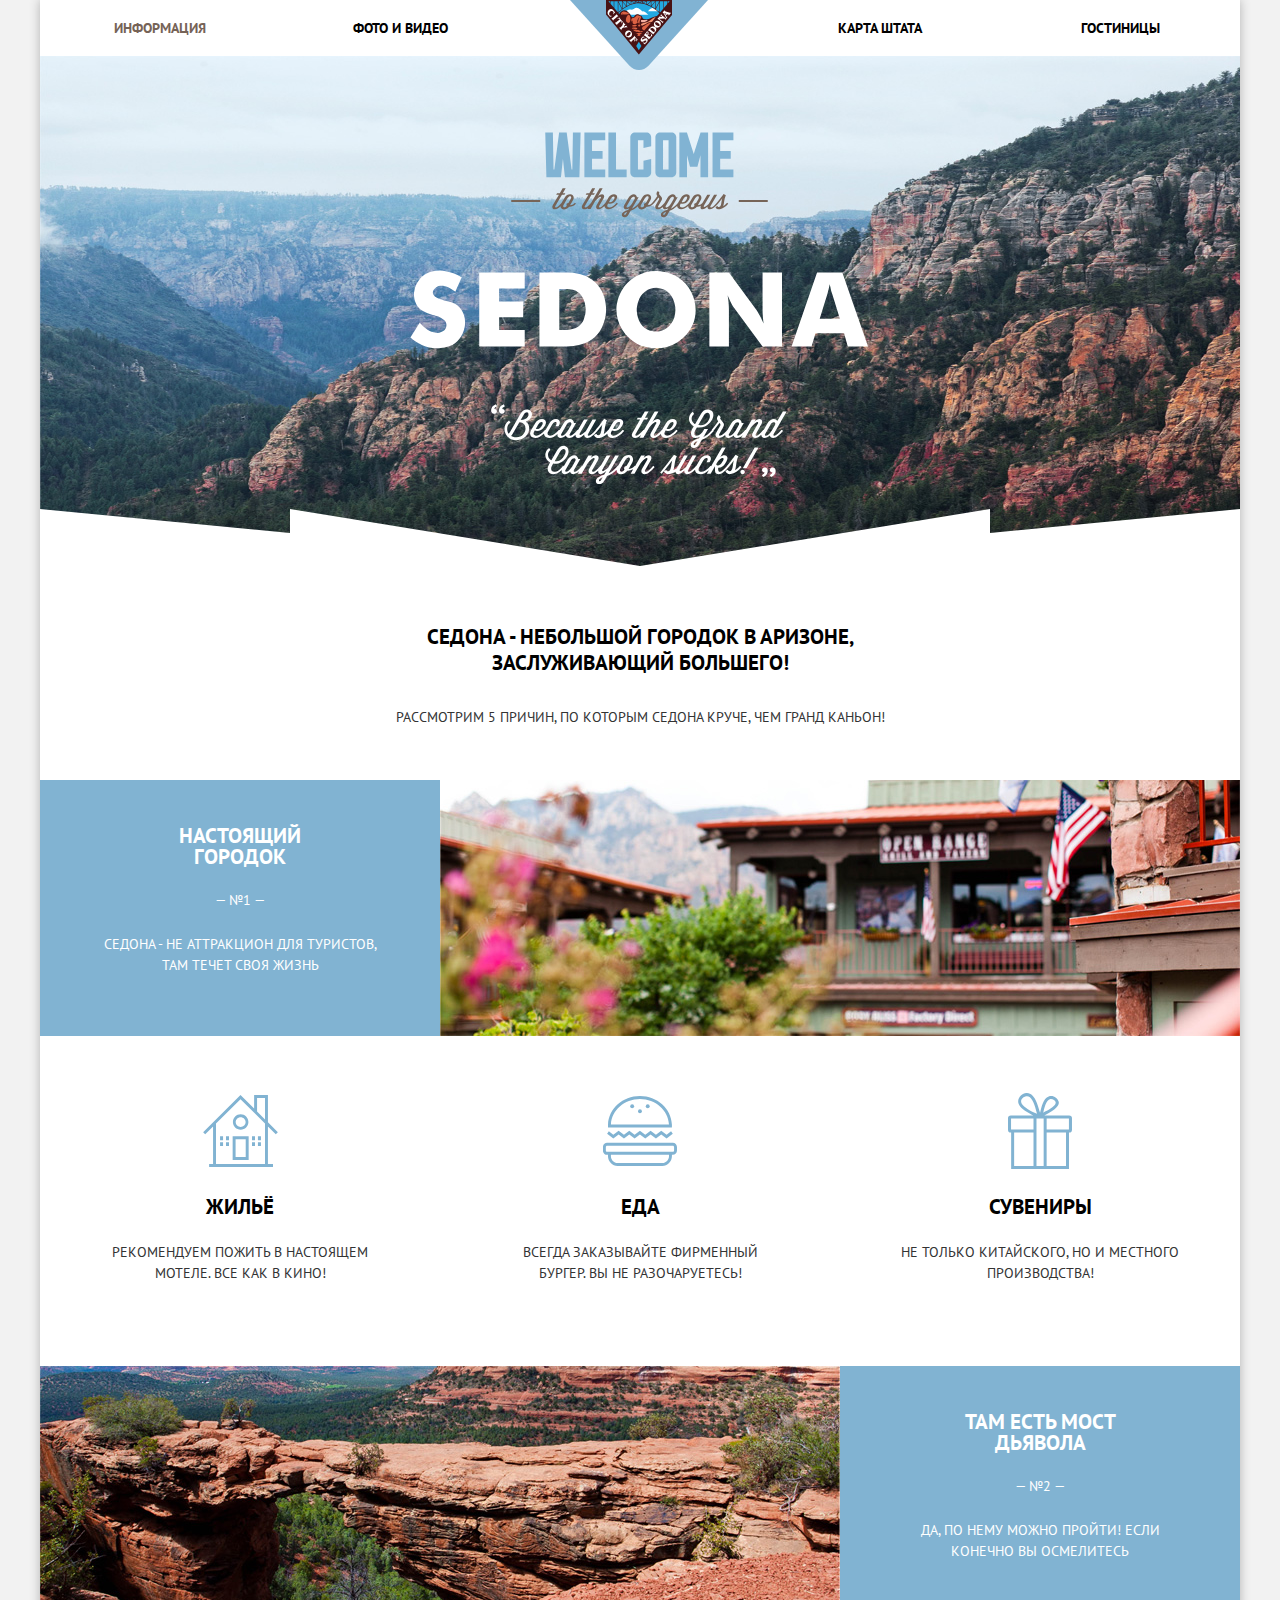
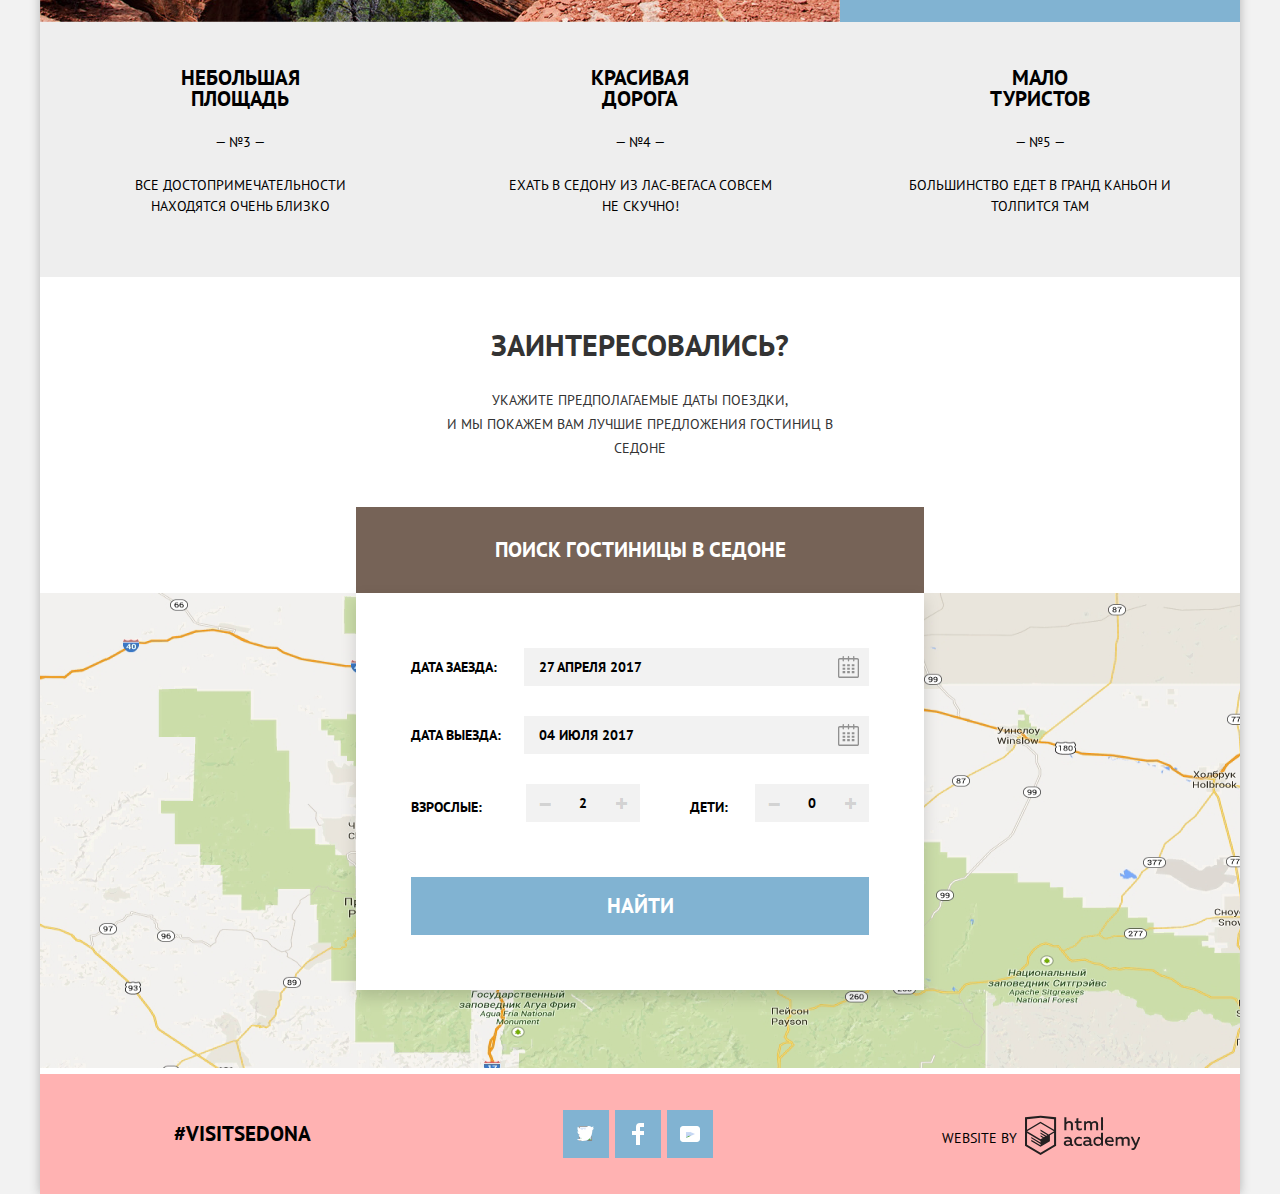
==== commit 4d0c61bb: "18. Основное задание: декоративные элементы личного проекта" ====
--- a/index.html
+++ b/index.html
@@ -15,14 +15,15 @@
 
         <nav class="main-navigation">
 
+          <a class="main-header-logo">
+            <img src="img/logo.svg" width="138" height="70" alt="Логотип Седона">
+          </a>
+
           <ul class="site-navigation">
             <li><a href="index.html" class="active-page">Информация</a></li>
             <li><a href="photo.html">Фото и видео</a></li>
             <li><a href="map.html">Карта штата</a></li>
             <li><a href="hotels.html">Гостиницы</a></li>
-            <li><a class="main-header-logo">
-              <img src="img/logo.svg" width="138" height="70" alt="Логотип Седона">
-            </a></li>
           </ul>
 
         </nav>
@@ -45,7 +46,7 @@
             <li class="reason-item">
               <div class="reason-item-description">
                 <h3>Настоящий городок</h3>
-                <p>- №1 -</p>
+                <p>— №1 —</p>
                 <p>Седона - не аттракцион для туристов, там течет своя жизнь </p>
               </div>
               <img src="img/reason1.jpg" width="800" height="256" alt="reason1">
@@ -55,15 +56,16 @@
               <img src="img/reason2.jpg" width="800" height="256" alt="reason2">
               <div class="reason-item-description">
                 <h3>Там есть мост дьявола</h3>
-                <p>- №2 -</p>
+                <p>— №2 —</p>
                 <p>Да, по нему можно пройти! Если конечно вы осмелитесь </p>
               </div>
             </li>
 
+
             <li class="reason-item">
               <div class="reason-item-description">
                 <h3>Небольшая площадь</h3>
-                <p>- №3 -</p>
+                <p>— №3 —</p>
                 <p>Все достопримечательности находятся очень близко </p>
               </div>
             </li>
@@ -71,7 +73,7 @@
             <li class="reason-item">
               <div class="reason-item-description">
                 <h3>Красивая дорога</h3>
-                <p>- №4 -</p>
+                <p>— №4 —</p>
                 <p>Ехать в Седону из Лас-Вегаса совсем не скучно! </p>
               </div>
             </li>
@@ -79,7 +81,7 @@
             <li class="reason-item">
               <div class="reason-item-description">
                 <h3>Мало туристов</h3>
-                <p>- №5 -</p>
+                <p>— №5 —</p>
                 <p>Большинство едет в Гранд Каньон и толпится там </p>
               </div>
             </li>
@@ -136,13 +138,13 @@
               </span>
             </p>
             <p class="search-hotels-row">
-              <label for="search-hotels-adults">Взрослые</label>
+              <label for="search-hotels-adults">Взрослые:</label>
               <span class="button-change-number"> &#8211; </span>
               <input id="search-hotels-adults" type="text" name="adults" value="2">
               <span class="button-change-number"> + </span>
             </p>
             <p class="search-hotels-row">
-              <label for="search-hotels-children">Дети</label>
+              <label for="search-hotels-children">Дети:</label>
               <span class="button-change-number"> &#8211; </span>
               <input id="search-hotels-children" type="text" name="children" value="0">
               <span class="button-change-number"> + </span>
@@ -164,9 +166,31 @@
 
         <div class="footer-social">
           <ul>
-            <li><a class="social-button" href="#">Твитер</a></li>
-            <li><a class="social-button" href="#">Фейсбук</a></li>
-            <li><a class="social-button" href="#">YouTube</a></li>
+            <li>
+              <a class="social-button" href="https://twitter.com">
+              <span class="visually-hidden">Твитер</span>
+              <svg xmlns="http://www.w3.org/2000/svg" xmlns:xlink="http://www.w3.org/1999/xlink" width="17" height="15" viewBox="0 0 17 15">
+                  <image width="17" height="15" overflow="visible" xlink:href="t.png"/>
+                  <path fill="#FFF" d="M10.95.144c1.685-.496 2.984.27 3.577 1.179.673-.231 1.331-.481 2.011-.708a2.345 2.345 0 0 1-.857 1.768c.685.17 1.304-.491 1.304-.491-.169 1-1.006 1.788-1.563 2.024-.231 6.75-3.175 11.217-10.077 11.082h-.446c-.41 0-4.164-.46-4.898-1.887 2.271.196 3.893-.422 4.693-1.177-.96-.3-2.679-.477-2.979-2.95.349.106.564.228 1.19.119C1.705 8.247.374 7.53.448 5.33c.285.328 1.067.536 1.34.472C1.085 5.561-.182 2.442.894.85c1.818 1.854 3.735 3.606 7.152 3.773C8.254 2.33 9.183.793 10.95.144z"/>
+              </svg>
+            </a>
+          </li>
+            <li>
+              <a class="social-button" href="https://www.facebook.com">
+                <span class="visually-hidden">Фейсбук</span>
+                <svg xmlns="http://www.w3.org/2000/svg" width="12" height="22" viewBox="0 0 12 22">
+                    <path fill="#FFF" d="M12 4V0H8a4 4 0 0 0-4 4v4H0v4h4v10h4V12h4V8H8V4h4z"/>
+                </svg>
+              </a></li>
+            <li>
+              <a class="social-button" href="https://www.youtube.com">
+                <span class="visually-hidden">YouTube</span>
+                <svg xmlns="http://www.w3.org/2000/svg" xmlns:xlink="http://www.w3.org/1999/xlink" width="20" height="16" viewBox="0 0 20 16">
+                    <image width="20" height="16" overflow="visible" xlink:href="youtube.png"/>
+                    <path fill="#FFF" d="M17 0H3C1.35 0 0 1.35 0 3v10c0 1.65 1.35 3 3 3h14c1.65 0 3-1.35 3-3V3c0-1.65-1.35-3-3-3zM6.027 11.998V4.002L15.014 8l-8.987 3.998z"/>
+                </svg>
+              </a>
+            </li>
           </ul>
         </div>
 
--- a/css/style.css
+++ b/css/style.css
@@ -1,26 +1,10 @@
-/* body > *{
-  background-color: rgba(255, 0, 0, 0.5);
-}
-
-body > * > *{
-  background-color: rgba(0, 255, 0, 0.5);
-}
-
-body > * > * > *{
-  background-color: rgba(0, 0, 255, 0.5);
-}
-
-body > * > * > * > *{
-  background-color: rgba(0, 255, 255, 0.5);
-} */
-
 
 body {
   margin: 0;
   padding: 0;
 
   color: #000000;
-  background-color: #ffffff;
+  background-color: #f2f2f2;
 
   font-family: "PT Sans", Arial, sans-serif;
   font-weight: bold;
@@ -33,17 +17,40 @@
   text-decoration: none;
 }
 
-.visually-hidden {
+img {
+  max-width: 100%;
+  height: auto;
+}
+
+.visually-hidden:not(:focus):not(:active),
+input[type="checkbox"].visually-hidden,
+input[type="radio"].visually-hidden {
   position: absolute;
-  clip: rect(0 0 0 0);
+
   width: 1px;
   height: 1px;
   margin: -1px;
+  border: 0;
+  padding: 0;
+
+  white-space: nowrap;
+
+  -webkit-clip-path: inset(100%);
+
+          clip-path: inset(100%);
+  clip: rect(0 0 0 0);
+  overflow: hidden;
 }
 
 .wrapper {
   width: 1200px;
   margin: 0 auto;
+
+  background-color: #ffffff;
+  -webkit-box-shadow: 0 0 10px 0 #b2b2b2;
+          box-shadow: 0 0 10px 0 #b2b2b2;
+
+  background-image: url("../img/._sedona-index.jpg");
 }
 
 /* Шапка */
@@ -65,8 +72,16 @@
 }
 
 .site-navigation {
-  display: flex;
-  justify-content: space-between;
+  position: relative;
+  display: -webkit-box;
+  display: -ms-flexbox;
+  display: flex;
+  -ms-flex-wrap: wrap;
+      flex-wrap: wrap;
+  -webkit-box-pack: justify;
+      -ms-flex-pack: justify;
+          justify-content: space-between;
+
 
   margin: 0;
   padding:0;
@@ -74,26 +89,26 @@
   list-style: none;
 }
 
+.main-header-logo {
+  position: absolute;
+  top: 0;
+  left: 50%;
+
+  margin-left: -70px;
+
+  width: 140px;
+  height: 56px;
+}
+
 .site-navigation li {
-  width: 239px;
-  height: 41px;
-  margin-top: 15px;
-
+  width: 20%;
+  margin: 15px 0;
+  padding: 0;
   text-align: center;
-  vertical-align: middle;
-}
-
-.site-navigation li:last-child {
-  width: 244px;
-  height: 56px;
-
-  margin-top: 0;
-}
-
-.site-navigation li:first-child,
-.site-navigation li:nth-child(2),
-.site-navigation li:last-child {
-  order: -1;
+}
+
+.site-navigation li:nth-child(2) {
+  margin-right: 20%;
 }
 
 .site-navigation a {
@@ -114,17 +129,7 @@
   font:inherit;
 }
 
-.main-header-logo {
-  width: 138px;
-  height: 70px;
-}
-
 /*Main*/
-
-.container {
-  margin: 0 auto;
-  padding: 0;
-}
 
 .welcome {
   height: 510px;
@@ -139,7 +144,7 @@
 
 .slogan {
   width: 440px;
-  margin: 58px auto 0;
+  margin: 58px auto 28px;
   padding: 0;
 
   font-size: 21px;
@@ -159,9 +164,15 @@
 }
 
 .reasons-list {
-  display: flex;
-  flex-direction: row;
-  flex-wrap: wrap;
+  display: -webkit-box;
+  display: -ms-flexbox;
+  display: flex;
+  -webkit-box-orient: horizontal;
+  -webkit-box-direction: normal;
+      -ms-flex-direction: row;
+          flex-direction: row;
+  -ms-flex-wrap: wrap;
+      flex-wrap: wrap;
 
   margin: 0;
   padding: 0;
@@ -175,81 +186,154 @@
   list-style: none;
 }
 
-.reason-item h3,
-.reason-item-description h3 {
+.reason-item-description {
+  display: -webkit-box;
+  display: -ms-flexbox;
+  display: flex;
+  -webkit-box-orient: vertical;
+  -webkit-box-direction: normal;
+      -ms-flex-direction: column;
+          flex-direction: column;
+  -webkit-box-pack: justify;
+      -ms-flex-pack: justify;
+          justify-content: space-between;
+
+  width: 280px;
+  -webkit-box-flex: 0;
+      -ms-flex-positive: 0;
+          flex-grow: 0;
+
+  margin: 45px 60px 60px;
+  min-height: 150px;
+}
+
+.reason-item h3 {
   width: 155px;
   margin: 0 auto;
-  margin-top: 45px;
 
   font-size: 21px;
   line-height: 21px;
   text-align: center;
 }
 
-.reason-item p,
-.recommendation-item p {
-  margin-top: 10px;
+.reason-item p {
+  margin: 0;
 
   font-weight: normal;
   text-align: center;
 }
 
-.recommendation-item p {
-  color: #333333;
+.reasons-list .reason-item {
+    /* min-height: 256px; */
 }
 
 .reasons-list > li:first-child,
 .reasons-list > li:nth-child(2) {
-  display: flex;
-  flex-direction: row;
-  justify-content: space-between;
+  display: -webkit-box;
+  display: -ms-flexbox;
+  display: flex;
+  -webkit-box-orient: horizontal;
+  -webkit-box-direction: normal;
+      -ms-flex-direction: row;
+          flex-direction: row;
+  -webkit-box-pack: justify;
+      -ms-flex-pack: justify;
+          justify-content: space-between;
 
   color: #ffffff;
   background-color: #81b3d2;
 }
 
 .reasons-list> li:first-child {
-  order: -2;
+  -webkit-box-ordinal-group: -1;
+      -ms-flex-order: -2;
+          order: -2;
 }
 .reasons-list> li:last-child {
-  order: -1;
-}
-
-
-.reason-item-description:first-child,
-.reason-item-description:nth-child(2) {
-  flex-grow: 1;
+  -webkit-box-ordinal-group: 0;
+      -ms-flex-order: -1;
+          order: -1;
 }
 
 .reasons-list > li:nth-child(3),
 .reasons-list > li:nth-child(4),
 .reasons-list > li:nth-child(5) {
   width: 400px;
-  min-height: 256px;
+
   background-color:#eeeeee;
 }
 
 .recommendations-list {
-  display: flex;
-  flex-direction: row;
-  justify-content: space-around;
-
+  display: -webkit-box;
+  display: -ms-flexbox;
+  display: flex;
+  -webkit-box-orient: horizontal;
+  -webkit-box-direction: normal;
+      -ms-flex-direction: row;
+          flex-direction: row;
+  -ms-flex-pack: distribute;
+      justify-content: space-around;
+}
+
+.recommendation-item {
+  position: relative;
+
+  width: 400px;
   min-height: 330px;
 }
 
-.recommendation-item {
-  width: 400px;
+.recommendation-item h3{
+  margin: 160px auto 25px;
 }
 
 .recommendation-item p {
   width: 285px;
-  margin: 0 auto;
-  margin-top: 20px;
+  margin: 25px auto;
+
+  color: #333333;
+}
+
+.recommendation-item::after {
+  display: -webkit-box;
+  display: -ms-flexbox;
+  display: flex;
+  -webkit-box-align: center;
+      -ms-flex-align: center;
+          align-items: center;
+  -webkit-box-pack: center;
+      -ms-flex-pack: center;
+          justify-content: center;
+
+  content: "";
+
+  position: absolute;
+  top: 55px;
+  left: 50%;
+  margin-left: -40px;
+
+  width: 80px;
+  height: 80px;
+
+  background-repeat: no-repeat;
+  background-position: center center;
+}
+
+.recommendations-list .recommendation-item:first-child::after {
+  background-image: url("../img/icon-1.svg");
+}
+
+.recommendations-list .recommendation-item:nth-child(2)::after {
+  background-image: url("../img/icon-3.svg");
+}
+
+.recommendations-list .recommendation-item:nth-child(3)::after {
+  background-image: url("../img/icon-2.svg");
 }
 
 /* Форма */
 .hotels-text {
   margin: 50px auto 0;
+  margin-bottom: 47px;
   padding: 0;
 
   width: 440px;
@@ -274,25 +358,75 @@
 }
 
 .search-hotels-form {
+  display: -webkit-box;
+  display: -ms-flexbox;
+  display: flex;
+  -ms-flex-wrap: wrap;
+      flex-wrap: wrap;
+  -webkit-box-pack: justify;
+      -ms-flex-pack: justify;
+          justify-content: space-between;
+
   position: absolute;
-  left: 316px;
-
-  width: 566px;
-  height: 395px;
+  left: 50%;
+
+  width: 458px;
+  height: auto;
   margin: 0 auto;
-
-  border: 1px solid gray;
-  box-shadow: 0px 7px 15px 0 rgba(0, 1, 1, 0.15);
+  margin-left: -284px;
+  padding: 55px;
+  /* padding-top: 41px; */
+
+
+  -webkit-box-shadow: 0px 7px 15px 0 rgba(0, 1, 1, 0.15);
+          box-shadow: 0px 7px 15px 0 rgba(0, 1, 1, 0.15);
 
   background-color: white;
 }
 
 .search-hotels-row {
-  /* position: relative; */
-  /* display: inline-block; */
+  display: -webkit-box;
+  display: -ms-flexbox;
+  display: flex;
+  -webkit-box-pack: justify;
+      -ms-flex-pack: justify;
+          justify-content: space-between;
+  -webkit-box-align: baseline;
+      -ms-flex-align: baseline;
+          align-items: baseline;
+
+  position: relative;
+
+  width: 100%;
+  margin: 0;
+  margin-bottom: 30px;
+}
+
+.search-hotels-row:nth-child(3),
+.search-hotels-row:nth-child(4) {
+  -webkit-box-pack: end;
+      -ms-flex-pack: end;
+          justify-content: flex-end;
+  width: 50%;
+}
+
+.search-hotels-row:nth-child(4) label{
+  padding-left: 22%;
+}
+
+.search-hotels-row label {
+  -webkit-box-flex: 1;
+      -ms-flex-positive: 1;
+          flex-grow: 1;
 }
 
 .search-hotels-row input {
+  height: 26px;
+  margin: 0;
+  padding: 6px;
+
+  border: none;
+
   background-color: #f2f2f2;
 
   font: inherit;
@@ -309,10 +443,27 @@
   background-color: #ffffff;
 }
 
+.search-hotels-row input:first-child,
+.search-hotels-row input:nth-child(2) {
+  width: 290px;
+  padding-right: 40px;
+  padding-left: 15px;
+}
+
+.search-hotels-row input:nth-child(3),
+.search-hotels-row input:nth-child(4) {
+  -ms-flex-item-align: start;
+      align-self: flex-start;
+  width: 26px;
+  text-align: center;
+  /* padding-top: 6px;
+  padding-bottom: 6px; */
+}
+
 .calendar {
-  /* position: absolute;
-  top: 0;
-  right: 0; */
+  position: absolute;
+  top: 8px;
+  right: 10px;
 
   width: 21px;
   height: 22px;
@@ -331,13 +482,17 @@
 }
 
 /* Карта */
-.map {
-  width: 1200px;
-  height: 473px;
+.map img {
+  height: 475px;
+
+  /* background-image: url("../img/map.png");
+  background-size: 1200px 473px;
+  background-clip: content-box; */
 }
 
 /* Кнопки */
 .button {
+  display: inline-block;
   border: none;
 
   color: #ffffff;
@@ -345,8 +500,13 @@
 
   font: inherit;
   text-transform: uppercase;
-  text-align: center;
-  vertical-align: middle;
+}
+
+.button-search {
+  width: 100%;
+  padding-top: 16px;
+  padding-bottom: 16px;
+  margin-top: 25px;
 }
 
 .button-search,
@@ -366,21 +526,12 @@
 }
 
 .button-detailed {
-  display: inline-block;
-  width: 110px;
-  height: 21px;
-  padding: 3px 0;
-  margin: auto;
-  margin-right: 3px;
+  padding: 3px 17px;
+  margin-right: 2px;
 }
 
 .button-book {
-  display: inline-block;
-
-  width: 142px;
-  height: 21px;
-  padding: 3px 0;
-
+  padding: 3px 17px;
   background-color: #766357;
 }
 
@@ -398,7 +549,7 @@
 }
 
 .button-change-number {
-  display: inline-block;
+  display: block;
 
   width: 38px;
   height: 38px;
@@ -435,62 +586,109 @@
 /* Подвал */
 
 .main-footer {
-  display: flex;
-  flex-direction: row;
-  justify-content: space-around;
-
-  margin: 0 auto;
-
-  width: 1200px;
+  display: -webkit-box;
+  display: -ms-flexbox;
+  display: flex;
+  -ms-flex-pack:distribute;
+      justify-content:space-around;
+
+  margin: 0;
+  padding: 0;
+
   min-height: 120px;
+
+  /* background-color: #ffffff; */
+  background-color: rgba(255, 0, 0, 0.3);
 }
 
 .hashtag {
   margin: 0;
-  padding: 0;
-
+  margin-top: auto;
+  margin-bottom: auto;
+  padding: 0 25px;
   font-size: 21px;
   line-height: 26px;
 }
 
 .footer-social {
-  width: 200px;
+  margin: auto 0;
+  margin-left: 10px;
 }
 
 .footer-social ul {
+  display: -webkit-box;
+  display: -ms-flexbox;
+  display: flex;
+  -ms-flex-wrap: wrap;
+      flex-wrap: wrap;
+  -webkit-box-pack: justify;
+      -ms-flex-pack: justify;
+          justify-content: space-between;
   margin: 0;
   padding: 0;
 
   list-style: none;
 }
 
-.footer-social a {
-  color: #000000;
-
-  text-decoration: underline;
-  text-decoration: none;
-}
-
-.footer-social a:hover,
-.footer-social a:focus {
-  color: #81b3d2;
-}
-
-.footer-social a:active {
-  color: rgba(0, 0, 0, 0.3);
+.social-button {
+  display: -webkit-box;
+  display: -ms-flexbox;
+  display: flex;
+  -webkit-box-align: center;
+      -ms-flex-align: center;
+          align-items: center;
+  -webkit-box-pack: center;
+      -ms-flex-pack: center;
+          justify-content: center;
+
+  width: 46px;
+  height: 48px;
+
+  margin: 0;
+  margin-right: 6px;
+  padding: 0;
+
+  background-color: #81b3d2;
+}
+
+.social-button:hover,
+.social-button:focus {
+  background-color: #669ec0;
+}
+
+.social-button:active {
+  background-color: #5496bd;
+}
+
+.social-button:active path {
+  opacity: 0.3;
 }
 
 .footer-copyright {
-  display: flex;
-  flex-direction: row;
-  justify-content: center;
-
-  width: 240px;
+  display: -webkit-box;
+  display: -ms-flexbox;
+  display: flex;
+  -webkit-box-orient: horizontal;
+  -webkit-box-direction: normal;
+      -ms-flex-direction: row;
+          flex-direction: row;
+  -webkit-box-pack: center;
+      -ms-flex-pack: center;
+          justify-content: center;
+  -webkit-box-align: center;
+      -ms-flex-align: center;
+          align-items: center;
+
+  width: 210px;
+  margin-right: -15px;
+  margin-top: 10px;
 }
 
 .footer-copyright p {
   margin: 0;
   padding: 0;
+
+  margin-right: 8px;
 
   font-weight: normal;
 }
@@ -518,8 +716,12 @@
 
 /* найдено */
 .search-results {
-  display: flex;
-  align-items: baseline;
+  display: -webkit-box;
+  display: -ms-flexbox;
+  display: flex;
+  -webkit-box-align: baseline;
+      -ms-flex-align: baseline;
+          align-items: baseline;
 
   margin-top: 30px;
   margin-bottom: 30px;
@@ -543,12 +745,16 @@
 }
 
 .sort-types {
-  display: flex;
-  justify-content:space-between;
+  display: -webkit-box;
+  display: -ms-flexbox;
+  display: flex;
+  -webkit-box-pack:justify;
+      -ms-flex-pack:justify;
+          justify-content:space-between;
 
   width: 235px;
 
-  margin: 0 0 0 0;
+  margin: 0;
   padding: 0;
 
   vertical-align: middle;
@@ -582,7 +788,7 @@
    margin-left: 505px;
  }
  .down-up {
-   margin-right: 10px;
+   margin-right: 9px;
  }
 
  .down-up:hover path,
@@ -598,8 +804,13 @@
 /* Отели */
 
 .hotels-list {
-  display: flex;
-  flex-direction: column;
+  display: -webkit-box;
+  display: -ms-flexbox;
+  display: flex;
+  -webkit-box-orient: vertical;
+  -webkit-box-direction: normal;
+      -ms-flex-direction: column;
+          flex-direction: column;
 
   margin: 0;
   padding: 0;
@@ -610,10 +821,17 @@
 }
 
 .hotel-item {
-  display: flex;
-  flex-direction: row;
-  justify-content: space-around;
-  flex-basis: 150px;
+  display: -webkit-box;
+  display: -ms-flexbox;
+  display: flex;
+  -webkit-box-orient: horizontal;
+  -webkit-box-direction: normal;
+      -ms-flex-direction: row;
+          flex-direction: row;
+  -ms-flex-pack: distribute;
+      justify-content: space-around;
+  -ms-flex-preferred-size: 150px;
+      flex-basis: 150px;
   border-bottom: 1px solid rgba(0, 0, 0, 0.3);
 }
 
@@ -623,10 +841,19 @@
 }
 
 .hotel-item-info {
-  display: flex;
-  flex-direction: column;
-  justify-content: space-between;
-  flex-grow: 1;
+  display: -webkit-box;
+  display: -ms-flexbox;
+  display: flex;
+  -webkit-box-orient: vertical;
+  -webkit-box-direction: normal;
+      -ms-flex-direction: column;
+          flex-direction: column;
+  -webkit-box-pack: justify;
+      -ms-flex-pack: justify;
+          justify-content: space-between;
+  -webkit-box-flex: 1;
+      -ms-flex-positive: 1;
+          flex-grow: 1;
 }
 
 .hotel-item-info-name h2 {
@@ -674,18 +901,33 @@
 }
 
 .hotel-item-raiting {
-  display: flex;
-  flex-direction: column;
-  justify-content: space-around;
-  align-items: flex-end;
+  display: -webkit-box;
+  display: -ms-flexbox;
+  display: flex;
+  -webkit-box-orient: vertical;
+  -webkit-box-direction: normal;
+      -ms-flex-direction: column;
+          flex-direction: column;
+  -ms-flex-pack: distribute;
+      justify-content: space-around;
+  -webkit-box-align: end;
+      -ms-flex-align: end;
+          align-items: flex-end;
 
   margin-right: 72px;
 }
 
 .rating-star-list {
 
-  display: flex;
-  flex-direction: row-reverse;
+  display: -webkit-box;
+
+  display: -ms-flexbox;
+
+  display: flex;
+  -webkit-box-orient: horizontal;
+  -webkit-box-direction: reverse;
+      -ms-flex-direction: row-reverse;
+          flex-direction: row-reverse;
 
   width: 100px;
   margin: 0;
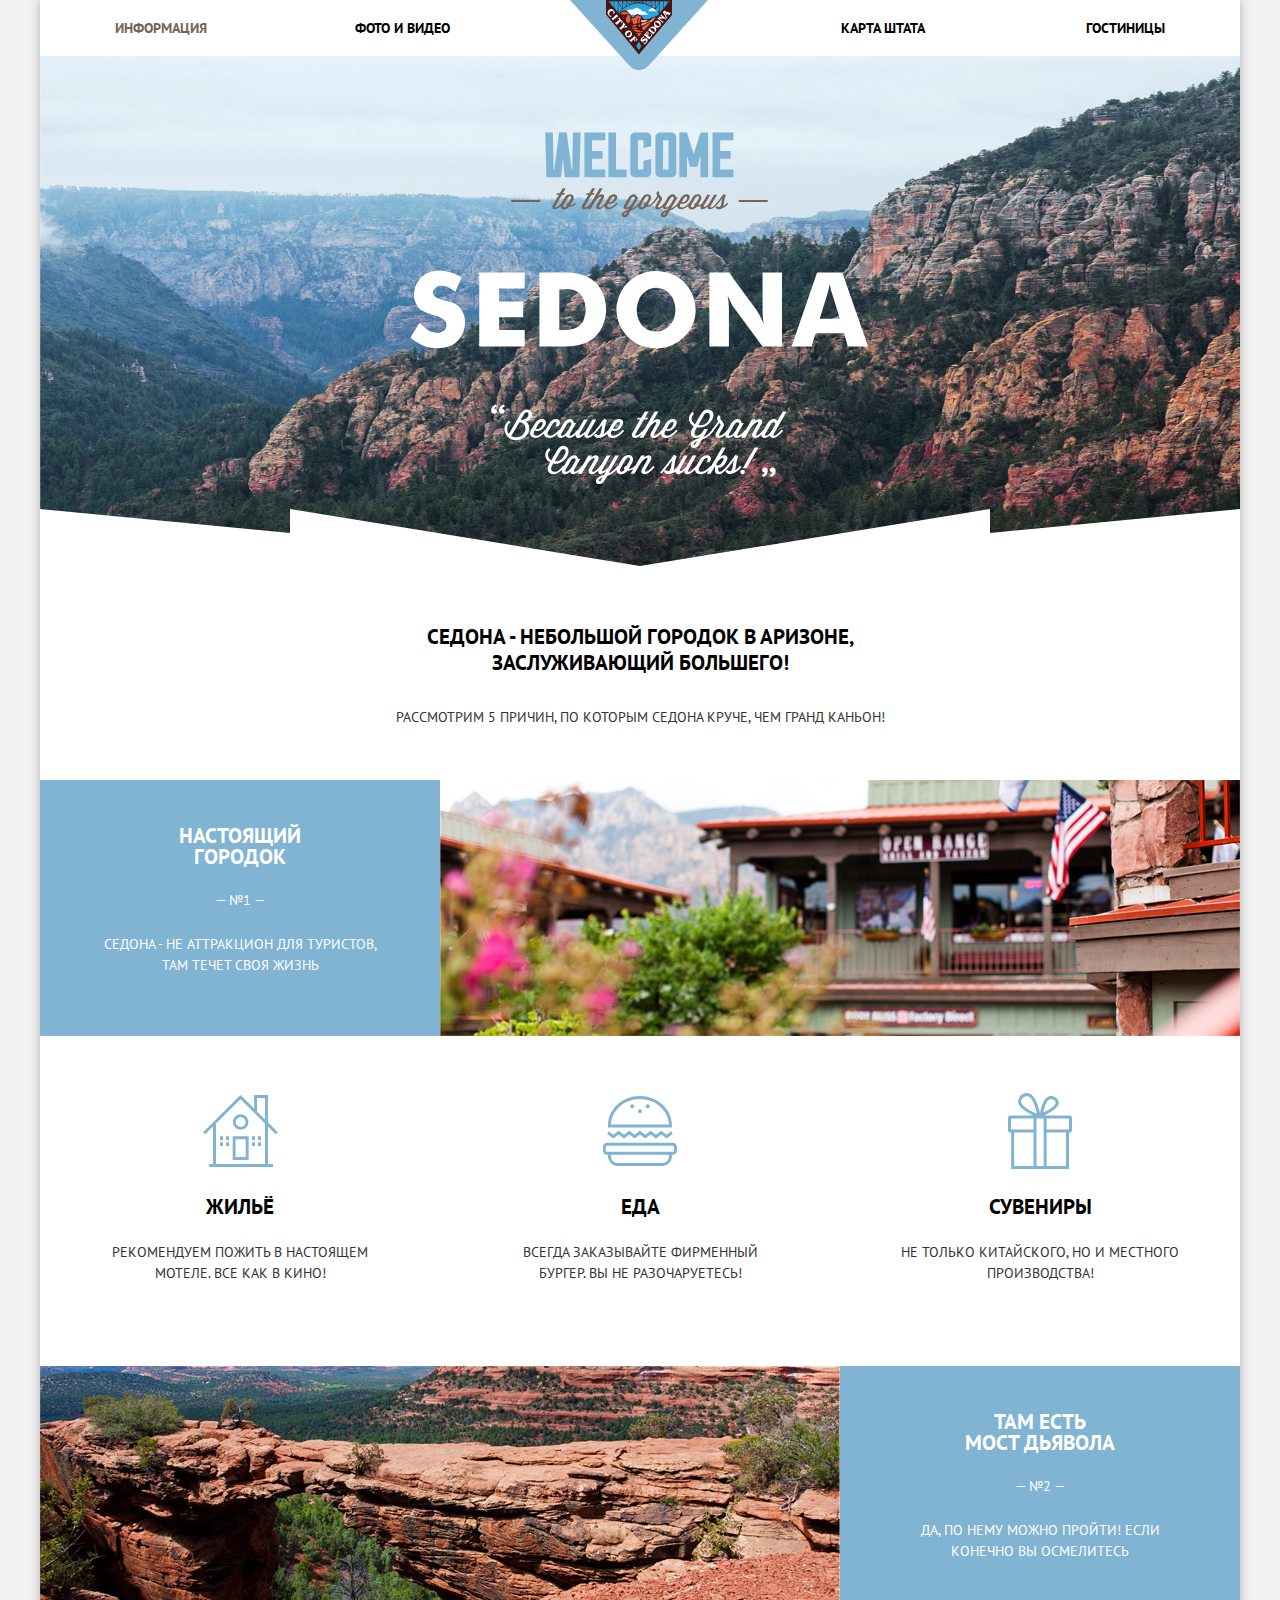
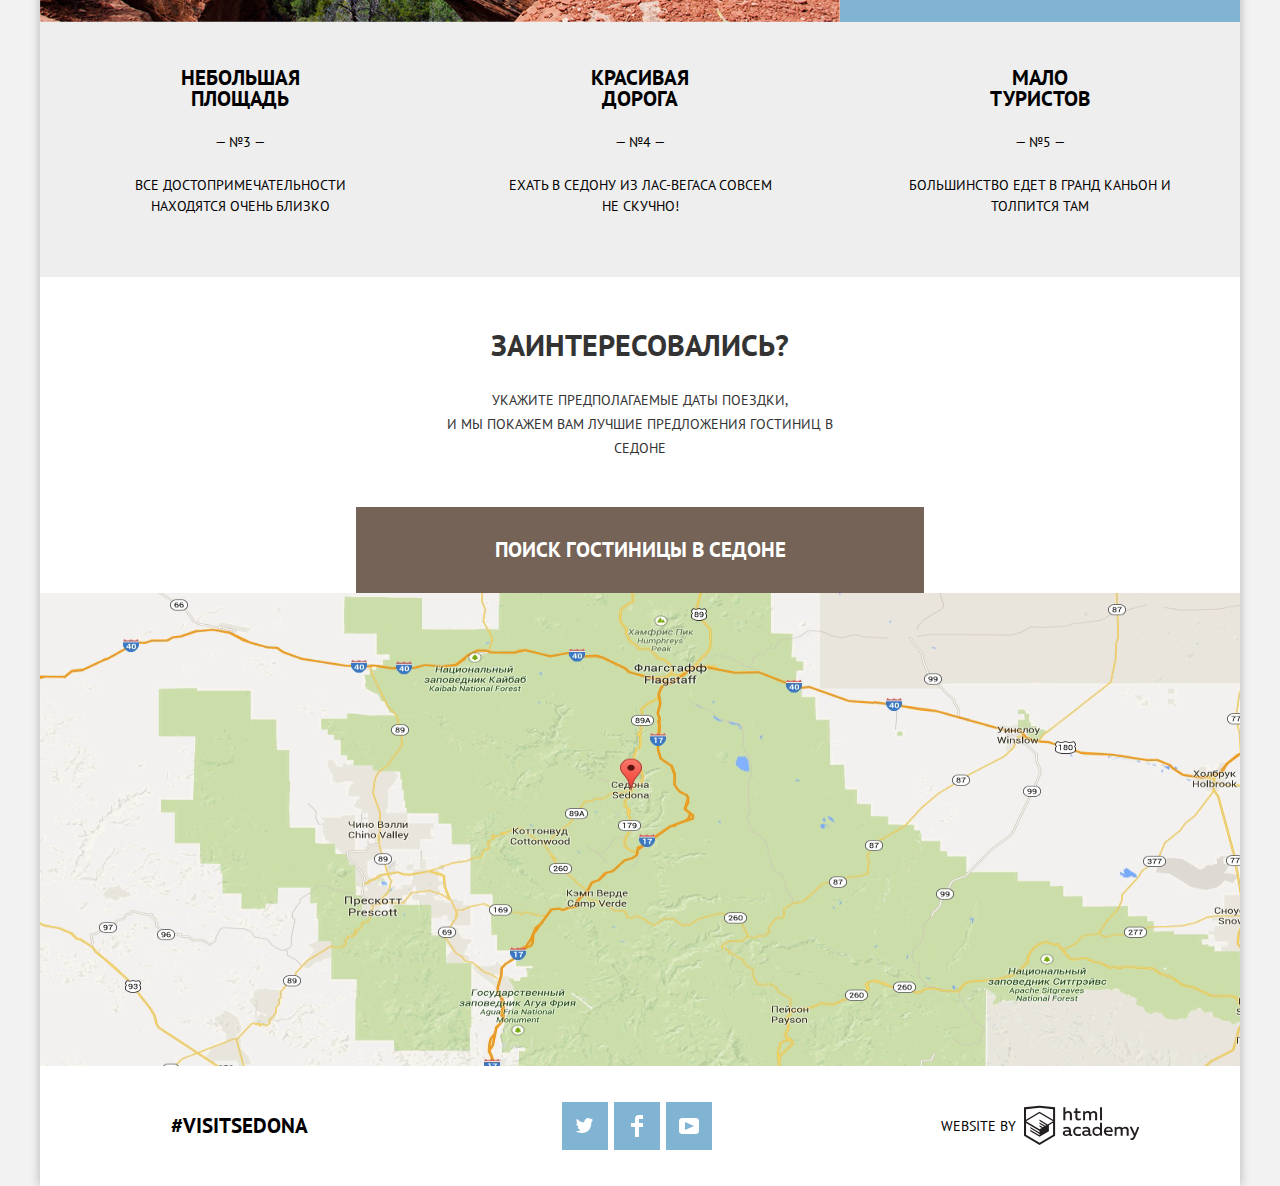
==== commit a6620ddb: "предзащита" ====
--- a/index.html
+++ b/index.html
@@ -5,7 +5,7 @@
     <meta charset="utf-8">
     <title>HTML Academy: Седона</title>
     <link href="css/normalize.css" rel="stylesheet">
-    <link href="css/style.css" rel="stylesheet">
+    <link href="css/style.min.css" rel="stylesheet">
     <link href="https://fonts.googleapis.com/css?family=PT+Sans:400,700&amp;subset=cyrillic" rel="stylesheet">
   </head>
 
@@ -15,14 +15,16 @@
 
         <nav class="main-navigation">
 
-          <a class="main-header-logo">
-            <img src="img/logo.svg" width="138" height="70" alt="Логотип Седона">
-          </a>
+          <div class="main-header-logo">
+            <a>
+              <img src="img/logo.svg" width="138" height="70" alt="Логотип Седона" >
+            </a>
+          </div>
 
           <ul class="site-navigation">
-            <li><a href="index.html" class="active-page">Информация</a></li>
-            <li><a href="photo.html">Фото и видео</a></li>
-            <li><a href="map.html">Карта штата</a></li>
+            <li><a href="#" class="active-page">Информация</a></li>
+            <li><a href="#">Фото и видео</a></li>
+            <li><a href="#">Карта штата</a></li>
             <li><a href="hotels.html">Гостиницы</a></li>
           </ul>
 
@@ -35,10 +37,10 @@
         <div class="welcome">
         </div>
 
-        <p class="slogan">Седона - небольшой городок в Аризоне, заслуживающий большего!</p>
+        <p class="slogan">Седона - небольшой городок в Аризоне, заслуживающий большего! </p>
 
         <section class="reasons">
-          <h2>Рассмотрим 5 причин, по которым Седона круче, чем Гранд Каньон!</h2>
+          <h2>Рассмотрим 5 причин, по которым Седона круче, чем Гранд Каньон! </h2>
 
           <ul class="reasons-list">
 
@@ -49,28 +51,28 @@
                 <p>— №1 —</p>
                 <p>Седона - не аттракцион для туристов, там течет своя жизнь </p>
               </div>
-              <img src="img/reason1.jpg" width="800" height="256" alt="reason1">
+              <img src="img/reason1.jpg" width="800" height="256" alt="Фото домика в Седоне">
             </li>
 
             <li class="reason-item">
-              <img src="img/reason2.jpg" width="800" height="256" alt="reason2">
-              <div class="reason-item-description">
-                <h3>Там есть мост дьявола</h3>
+              <img src="img/reason2.jpg" width="800" height="256" alt="Фото пейзажа, на котором изображен Мост Дьявола">
+              <div class="reason-item-description">
+                <h3>Там есть <br> мост дьявола</h3>
                 <p>— №2 —</p>
                 <p>Да, по нему можно пройти! Если конечно вы осмелитесь </p>
               </div>
             </li>
 
 
-            <li class="reason-item">
+            <li class="reason-item reason-item-345">
               <div class="reason-item-description">
                 <h3>Небольшая площадь</h3>
                 <p>— №3 —</p>
-                <p>Все достопримечательности находятся очень близко </p>
-              </div>
-            </li>
-
-            <li class="reason-item">
+                <p>Все достопримечательности находятся очень близко  </p>
+              </div>
+            </li>
+
+            <li class="reason-item reason-item-345">
               <div class="reason-item-description">
                 <h3>Красивая дорога</h3>
                 <p>— №4 —</p>
@@ -78,7 +80,7 @@
               </div>
             </li>
 
-            <li class="reason-item">
+            <li class="reason-item reason-item-345">
               <div class="reason-item-description">
                 <h3>Мало туристов</h3>
                 <p>— №5 —</p>
@@ -108,15 +110,15 @@
 
         <div class="hotels-text">
           <h2>Заинтересовались?</h2>
-          <p>Укажите предполагаемые даты поездки,<br> и мы покажем Вам лучшие предложения
-          гостиниц в Седоне</p>
+          <p>Укажите предполагаемые даты поездки,<br> и мы покажем Вам лучшие предложения гостиниц в Седоне</p>
         </div>
 
         <section class="search-hotels">
-
-          <button  class="button button-open-form">Поиск гостиницы в Седоне</button>
-
-          <form class="search-hotels-form" action="index.html" method="post">
+          <h2 class="visually-hidden">Поиск гостиницы</h2>
+
+          <a class="button button-open-form" href="form.html">Поиск гостиницы в Седоне</a>
+
+          <form class="search-hotels-form form-hide" action="index.html" method="post">
             <p class="search-hotels-row">
               <label for="search-hotels-date-in">Дата заезда:</label>
               <input id="search-hotels-date-in" type="text" name="date-in" value="27 апреля 2017">
@@ -155,38 +157,41 @@
         </section>
 
         <div class="map">
-          <img src="img/map.png" alt="Как нас найти на карте" width="1200" height="473">
+          <p class="visually-hidden">Седона на карте</p>
+          <iframe src="https://www.google.com/maps/embed?pb=!1m18!1m12!1m3!1d1153180.3490758117!2d-113.21465469987845!3d34.74109415509927!2m3!1f0!2f0!3f0!3m2!1i1024!2i768!4f13.1!3m3!1m2!1s0x872da132f942b00d%3A0x5548c523fa6c8efd!2z0KHQtdC00L7QvdCwLCDQkNGA0LjQt9C-0L3QsCA4NjMzNiwg0KHQqNCQ!5e0!3m2!1sru!2sru!4v1551448645037"
+            width="1200" height="473" style="border:0"  allowfullscreen>
+          </iframe>
         </div>
 
       </main>
 
       <footer class="main-footer">
 
-        <p class="hashtag">#VisitSedona</p>
+        <div class="footer-hashtag">
+          <p class="hashtag">#VisitSedona</p>
+        </div>
 
         <div class="footer-social">
           <ul>
             <li>
-              <a class="social-button" href="https://twitter.com">
+              <a class="social-button" href="#">
               <span class="visually-hidden">Твитер</span>
               <svg xmlns="http://www.w3.org/2000/svg" xmlns:xlink="http://www.w3.org/1999/xlink" width="17" height="15" viewBox="0 0 17 15">
-                  <image width="17" height="15" overflow="visible" xlink:href="t.png"/>
                   <path fill="#FFF" d="M10.95.144c1.685-.496 2.984.27 3.577 1.179.673-.231 1.331-.481 2.011-.708a2.345 2.345 0 0 1-.857 1.768c.685.17 1.304-.491 1.304-.491-.169 1-1.006 1.788-1.563 2.024-.231 6.75-3.175 11.217-10.077 11.082h-.446c-.41 0-4.164-.46-4.898-1.887 2.271.196 3.893-.422 4.693-1.177-.96-.3-2.679-.477-2.979-2.95.349.106.564.228 1.19.119C1.705 8.247.374 7.53.448 5.33c.285.328 1.067.536 1.34.472C1.085 5.561-.182 2.442.894.85c1.818 1.854 3.735 3.606 7.152 3.773C8.254 2.33 9.183.793 10.95.144z"/>
               </svg>
             </a>
           </li>
             <li>
-              <a class="social-button" href="https://www.facebook.com">
+              <a class="social-button" href="#">
                 <span class="visually-hidden">Фейсбук</span>
                 <svg xmlns="http://www.w3.org/2000/svg" width="12" height="22" viewBox="0 0 12 22">
                     <path fill="#FFF" d="M12 4V0H8a4 4 0 0 0-4 4v4H0v4h4v10h4V12h4V8H8V4h4z"/>
                 </svg>
               </a></li>
             <li>
-              <a class="social-button" href="https://www.youtube.com">
+              <a class="social-button" href="#">
                 <span class="visually-hidden">YouTube</span>
                 <svg xmlns="http://www.w3.org/2000/svg" xmlns:xlink="http://www.w3.org/1999/xlink" width="20" height="16" viewBox="0 0 20 16">
-                    <image width="20" height="16" overflow="visible" xlink:href="youtube.png"/>
                     <path fill="#FFF" d="M17 0H3C1.35 0 0 1.35 0 3v10c0 1.65 1.35 3 3 3h14c1.65 0 3-1.35 3-3V3c0-1.65-1.35-3-3-3zM6.027 11.998V4.002L15.014 8l-8.987 3.998z"/>
                 </svg>
               </a>
@@ -198,7 +203,7 @@
           <p>Website by</p>
           <a class="html-academy" href="https://htmlacademy.ru/intensive/htmlcss">
             <span class="visually-hidden">HTML Academy</span>
-            <svg xmlns="http://www.w3.org/2000/svg" data-name="Layer 1" viewBox="0 0 113 39">
+            <svg xmlns="http://www.w3.org/2000/svg" data-name="Layer 1" viewBox="0 0 113 39" width ="113" height="39">
                 <path fill="#231f20"  d="M46.84 28.22a2.07 2.07 0 0 0 .58-.11v1.4a3.41 3.41 0 0 1-1.24.22 1.75 1.75 0 0 1-1.75-1 5.08 5.08 0 0 1-3.3 1.13c-1.59 0-3.06-.87-3.06-2.68 0-2.24 2.08-2.93 3.9-2.93a11.63 11.63 0 0 1 2.28.26v-.31c0-1.09-.8-1.86-2.3-1.86a7.79 7.79 0 0 0-3.15.67v-1.79a10.72 10.72 0 0 1 3.35-.58c2.48 0 4 1.18 4 3.83v3.14a.57.57 0 0 0 .69.61zm-6.76-1.19a1.42 1.42 0 0 0 1.64 1.29 3.56 3.56 0 0 0 2.53-1v-1.51a10.21 10.21 0 0 0-1.9-.22c-1.1.01-2.27.35-2.27 1.45zM53.06 20.62a5.29 5.29 0 0 1 2.7.67v1.79a4.28 4.28 0 0 0-2.42-.73 2.89 2.89 0 1 0 0 5.76 5.26 5.26 0 0 0 2.55-.67v1.8a6.58 6.58 0 0 1-2.9.6 4.42 4.42 0 0 1-4.72-4.54 4.54 4.54 0 0 1 4.79-4.68zM65.84 28.22a2.07 2.07 0 0 0 .58-.11v1.4a3.41 3.41 0 0 1-1.24.22 1.75 1.75 0 0 1-1.75-1 5.08 5.08 0 0 1-3.3 1.13c-1.59 0-3.06-.87-3.06-2.68 0-2.24 2.08-2.93 3.9-2.93a11.63 11.63 0 0 1 2.28.26v-.31c0-1.09-.8-1.86-2.3-1.86a7.79 7.79 0 0 0-3.15.67v-1.79a10.72 10.72 0 0 1 3.35-.58c2.48 0 4 1.18 4 3.83v3.14a.57.57 0 0 0 .69.61zm-6.76-1.19a1.42 1.42 0 0 0 1.64 1.29 3.56 3.56 0 0 0 2.53-1v-1.51a10.21 10.21 0 0 0-1.9-.22c-1.11.01-2.27.35-2.27 1.45zM76.67 16.85v12.76h-1.76v-1.39a4.07 4.07 0 0 1-3.35 1.62 4.62 4.62 0 0 1 0-9.22 4 4 0 0 1 3.15 1.37v-5.14h2zm-4.76 5.48a2.9 2.9 0 0 0 0 5.8 3 3 0 0 0 2.79-1.84v-2.13a3.06 3.06 0 0 0-2.79-1.83zM82.99 20.62c3.48 0 4.68 2.81 4.12 5.34h-6.58c.22 1.57 1.75 2.22 3.35 2.22a6.41 6.41 0 0 0 2.77-.62v1.68a7.5 7.5 0 0 1-3.14.6c-2.68 0-5-1.53-5-4.61a4.39 4.39 0 0 1 4.48-4.61zm.09 1.62a2.39 2.39 0 0 0-2.57 2.26h4.85a2.06 2.06 0 0 0-2.28-2.26zM89.1 29.61v-8.75h1.73v1.09a4 4 0 0 1 2.92-1.33 3 3 0 0 1 2.73 1.4 4.33 4.33 0 0 1 3.06-1.4 3.21 3.21 0 0 1 3.32 3.52v5.47h-2V24.2a1.67 1.67 0 0 0-1.73-1.84 2.94 2.94 0 0 0-2.17 1.18V29.61h-2V24.2a1.67 1.67 0 0 0-1.73-1.84 3.11 3.11 0 0 0-2.32 1.35v5.91h-2zM111.47 20.86h2l-4.1 9.93c-.95 2.28-2.19 3-3.52 3a5 5 0 0 1-1.15-.15v-1.66a3 3 0 0 0 .89.13c.95 0 1.66-.67 2.17-2l.18-.44-4.16-8.82h2.13l3 6.6zM40.66 1.53v5a4 4 0 0 1 2.83-1.2A3.41 3.41 0 0 1 47.1 8.9v5.41h-2V9.15a1.9 1.9 0 0 0-2-2.1 3.08 3.08 0 0 0-2.44 1.46v5.8h-2V1.53h2zM52.43 2.42v3.12h3.17v1.71h-3.17v4c0 1.15.53 1.53 1.66 1.53a4.71 4.71 0 0 0 1.77-.35v1.68a7.14 7.14 0 0 1-2.35.38 2.68 2.68 0 0 1-3-2.88V7.23h-1.6V5.52h1.57V2.88zM58.1 14.29V5.54h1.73v1.09a4 4 0 0 1 2.92-1.33 3 3 0 0 1 2.73 1.4 4.33 4.33 0 0 1 3.06-1.4 3.21 3.21 0 0 1 3.32 3.52v5.47h-2V8.88a1.67 1.67 0 0 0-1.73-1.84 2.94 2.94 0 0 0-2.17 1.18V14.29h-2V8.88a1.67 1.67 0 0 0-1.73-1.84 3.11 3.11 0 0 0-2.32 1.35v5.91h-2zM74.72 1.52h1.95v12.76h-1.95zM15.44.02h-.16L0 1.62v28l15.28 9.09 15.28-9.09v-28zm13.12 28.45l-13.28 7.9L2 28.47V16.99l13.22 7.87v1.43l-9.07-5.4v1.38l9.11 5.47v1.46l-9.1-5.42v1.38l9.11 5.47 9.19-5.5V19.22l4.1-2.45v11.67zm0-13.16l-3.65 2.14-1.68 1-8-4.76v1.38l6.84 4.07h-.06l-.15.09-1 .57-5.64-3.36v1.38l4.45 2.65-1.05.7-3.36-2v1.38l2.21 1.3-2.25 1.35-13.16-7.82 13.17-7.92zm0-1.39L15.21 6.05l-13.2 7.86V3.41l13.28-1.39 13.28 1.39v10.51z"/>
             </svg>
           </a>
@@ -208,5 +213,10 @@
 
     </div>
 
+    <script src="js/script.min.js">
+
+    </script>
+
+
   </body>
 </html>
--- a/css/style.min.css
+++ b/css/style.min.css
@@ -0,0 +1 @@
+@-webkit-keyframes bounce{0%{-webkit-transform:translateY(-80px);transform:translateY(-80px)}70%{-webkit-transform:translateY(30px);transform:translateY(30px)}90%{-webkit-transform:translateY(-10px);transform:translateY(-10px)}to{-webkit-transform:translateY(0);transform:translateY(0)}}@keyframes bounce{0%{-webkit-transform:translateY(-80px);transform:translateY(-80px)}70%{-webkit-transform:translateY(30px);transform:translateY(30px)}90%{-webkit-transform:translateY(-10px);transform:translateY(-10px)}to{-webkit-transform:translateY(0);transform:translateY(0)}}body{margin:0;padding:0;color:#000;background-color:#f2f2f2;font-family:"PT Sans",Arial,sans-serif;font-weight:700;font-size:14px;line-height:21px;text-transform:uppercase}a{text-decoration:none}img{max-width:100%;height:auto}.visually-hidden:not(:focus):not(:active),input[type=checkbox].visually-hidden,input[type=radio].visually-hidden{position:absolute;width:1px;height:1px;margin:-1px;border:0;padding:0;white-space:nowrap;-webkit-clip-path:inset(100%);clip-path:inset(100%);clip:rect(0 0 0 0);overflow:hidden}.main-header,.wrapper{margin:0 auto;background-color:#fff}.wrapper{width:1200px;-webkit-box-shadow:0 0 10px 0 #b2b2b2;box-shadow:0 0 10px 0 #b2b2b2}.main-header{min-height:56px}.main-navigation{color:#000;background-color:#fff;font-size:14px;line-height:26px}.site-navigation{position:relative;display:-webkit-box;display:-ms-flexbox;display:flex;-ms-flex-wrap:wrap;flex-wrap:wrap;-webkit-box-pack:start;-ms-flex-pack:start;justify-content:flex-start;margin:0;padding:0;list-style:none}.main-header-logo{position:absolute;top:0;left:50%;margin-left:-70px;width:140px;height:56px;z-index:10}.site-navigation li{width:165px;margin:15px 0;padding:0;text-align:center}.site-navigation li:nth-child(2){margin-right:240px}.site-navigation li:first-child,.site-navigation li:nth-child(2){text-align:left;padding-left:75px}.site-navigation li:nth-child(3),.site-navigation li:nth-child(4){text-align:right;padding-right:75px}.site-navigation a{color:#000}.site-navigation a:focus,.site-navigation a:hover{color:#81b3d2}.site-navigation a:active{color:rgba(0,0,0,.3)}li .active-page{color:#766357;font:inherit}.welcome{height:510px;background-color:#81b3d2;background-image:url(../img/welcome.svg),url(../img/polygon.svg),url(../img/background-photo.jpg);background-position:top 76px left 370px,bottom 0 center,50% 50%;background-size:459px 353px,1200px 57px,1200px 510px;background-repeat:no-repeat}.slogan{width:440px;margin:58px auto 28px;padding:0;font-size:21px;line-height:26px;text-align:center}.reason-item p,.reasons h2{font-weight:400;text-align:center}.reasons h2{width:500px;color:#333;font-size:14px;line-height:26px;margin:28px auto 50px}.reasons-list{display:-webkit-box;display:-ms-flexbox;display:flex;-webkit-box-orient:horizontal;-webkit-box-direction:normal;-ms-flex-direction:row;flex-direction:row;-ms-flex-wrap:wrap;flex-wrap:wrap}.reasons-list,.recommendations-list{margin:0;padding:0;list-style:none}.reason-item-description{display:-webkit-box;display:-ms-flexbox;display:flex;-webkit-box-orient:vertical;-webkit-box-direction:normal;-ms-flex-direction:column;flex-direction:column;-webkit-box-pack:justify;-ms-flex-pack:justify;justify-content:space-between;-webkit-box-flex:0;-ms-flex-positive:0;flex-grow:0;width:280px;margin:45px 60px 60px;min-height:150px}.reason-item h3{width:155px;margin:0 auto;font-size:21px;line-height:21px;text-align:center}.reason-item p{margin:0}.reasons-list>li:first-child,.reasons-list>li:nth-child(2){display:-webkit-box;display:-ms-flexbox;display:flex;-webkit-box-orient:horizontal;-webkit-box-direction:normal;-ms-flex-direction:row;flex-direction:row;-webkit-box-pack:justify;-ms-flex-pack:justify;justify-content:space-between;color:#fff;background-color:#81b3d2}.reasons-list>li:first-child{-webkit-box-ordinal-group:-1;-ms-flex-order:-2;order:-2}.reasons-list>li:last-child{-webkit-box-ordinal-group:0;-ms-flex-order:-1;order:-1}.reasons-list .reason-item-345,.recommendations-list{display:-webkit-box;display:-ms-flexbox;display:flex;-webkit-box-direction:normal}.reasons-list .reason-item-345{-webkit-box-pack:justify;width:400px;background-color:#eee;-webkit-box-orient:vertical;-ms-flex-direction:column;flex-direction:column;-ms-flex-pack:justify;justify-content:space-between}.recommendations-list{-webkit-box-orient:horizontal;-ms-flex-direction:row;flex-direction:row;-ms-flex-pack:distribute;justify-content:space-around}.recommendation-item{position:relative;width:400px;min-height:330px}.recommendation-item h3{margin:160px auto 25px}.recommendation-item p{width:285px;margin:25px auto;color:#333}.recommendation-item::after{display:-webkit-box;display:-ms-flexbox;display:flex;-webkit-box-align:center;-ms-flex-align:center;align-items:center;-webkit-box-pack:center;-ms-flex-pack:center;justify-content:center;content:"";position:absolute;top:55px;left:50%;margin-left:-40px;width:80px;min-height:80px;background-repeat:no-repeat;background-position:center center}.recommendations-list .recommendation-item:first-child::after{background-color:#fff;background-image:url(../img/icon-1.svg)}.recommendations-list .recommendation-item:nth-child(2)::after{background-color:#fff;background-image:url(../img/icon-3.svg)}.recommendations-list .recommendation-item:nth-child(3)::after{background-color:#fff;background-image:url(../img/icon-2.svg)}.hotels-text{margin:50px auto 47px;padding:0;width:440px;min-height:55px;color:#333;font-weight:400;line-height:24px;text-align:center}.hotels-text h2{font-size:30px;line-height:36px;text-align:center}.search-hotels{position:relative;padding:0}.search-hotels-form{display:-webkit-box;display:-ms-flexbox;display:flex;-ms-flex-wrap:wrap;flex-wrap:wrap;-webkit-box-pack:justify;-ms-flex-pack:justify;justify-content:space-between;position:absolute;left:50%;width:458px;height:auto;margin:0 auto 0 -284px;padding:55px;z-index:10;-webkit-box-shadow:0 7px 15px 0 rgba(0,1,1,.15);box-shadow:0 7px 15px 0 rgba(0,1,1,.15);background-color:#fff;-webkit-animation:bounce .6s;animation:bounce .6s}.form-hide{display:none}.search-hotels-row{display:-webkit-box;display:-ms-flexbox;display:flex;-webkit-box-pack:justify;-ms-flex-pack:justify;justify-content:space-between;-webkit-box-align:center;-ms-flex-align:center;align-items:center;position:relative;width:100%;margin:0 0 30px}.search-hotels-row:nth-child(3),.search-hotels-row:nth-child(4){width:50%}.search-hotels-row:nth-child(4) label{padding-left:22%}.search-hotels-row label{display:block;-webkit-box-flex:1;-ms-flex-positive:1;flex-grow:1}.search-hotels-row input{height:22px;margin:0;padding:6px;border:2px solid transparent;background-color:#f2f2f2;font:inherit;text-transform:uppercase}.search-hotels-row input:hover{background-color:#ebebeb}.search-hotels-row input:focus{outline:0;border-color:#ebebeb;background-color:#fff}.search-hotels-row input:first-child,.search-hotels-row input:nth-child(2){width:295px;padding-right:40px;padding-left:10px}.search-hotels-row input:nth-child(3),.search-hotels-row input:nth-child(4){-ms-flex-item-align:start;align-self:flex-start;width:26px;text-align:center}.calendar{position:absolute;top:8px;right:10px;width:21px;height:22px;opacity:.4;cursor:pointer}.calendar:focus,.calendar:hover{opacity:1}.calendar:active path{fill:#81b3d2}.map{height:473px;background-image:url(../img/map.png);background-position:center center;background-size:1200px 473px}.button{display:inline-block;border:0;color:#fff;background-color:#81b3d2;vertical-align:middle;font:inherit;text-transform:uppercase}.button-search{width:100%;padding-top:16px;padding-bottom:16px;margin-top:24px}.button-open-form,.button-search{font-size:21px;line-height:26px}.button:focus,.button:hover{background-color:#669ec0}.button:active{background-color:#5496bd;color:rgba(255,255,255,.3)}.button-detailed{padding:3px 17px;margin-right:2px}.button-book{padding:3px 17px;background-color:#766357}.button-book:focus,.button-book:hover,.button-open-form:focus,.button-open-form:hover{background-color:#604e43}.button-book:active,.button-open-form:active{color:rgba(255,255,255,.3);background-color:#503e33}.button-change-number{display:block;width:38px;height:38px;color:rgba(0,1,1,.15);background-color:#f2f2f2;font:inherit;font-size:25px;line-height:38px;text-align:center;vertical-align:middle}.button-change-number:focus,.button-change-number:hover{color:#000}.button-change-number:active{color:#81b3d2}.button-open-form{display:block;margin:45px auto 0;width:568px;height:26px;background-color:#766357;text-align:center;padding:30px 0}.main-footer{display:-webkit-box;display:-ms-flexbox;display:flex;-ms-flex-pack:distribute;justify-content:space-around;margin:0;padding:0;min-height:120px;background-color:#fff}.main-footer div{width:33.33%}.footer-hashtag{margin-top:47px}.hashtag{margin:0;font-size:21px;line-height:26px;text-align:center}.footer-social ul,.social-button{display:-webkit-box;display:-ms-flexbox;display:flex;-webkit-box-pack:center;-ms-flex-pack:center;justify-content:center;padding:0}.footer-social ul{-ms-flex-wrap:wrap;flex-wrap:wrap;list-style:none;margin:0}.footer-social{margin-top:36px}.social-button{-webkit-box-align:center;-ms-flex-align:center;align-items:center;width:46px;height:48px;margin:0 6px 0 0;background-color:#81b3d2}.social-button:focus,.social-button:hover{background-color:#669ec0}.social-button:active{background-color:#5496bd}.social-button:active path{opacity:.3}.footer-copyright{display:-webkit-box;display:-ms-flexbox;display:flex;-webkit-box-orient:horizontal;-webkit-box-direction:normal;-ms-flex-direction:row;flex-direction:row;-webkit-box-pack:center;-ms-flex-pack:center;justify-content:center;margin-top:36px}.footer-copyright p{margin-right:8px;font-weight:400}.html-academy svg{width:115px;height:41px;margin-top:3px}.html-academy:focus path,.html-academy:hover path{fill:#81b3d2}.html-academy:active path{fill:#bdbbbc}.hotels-form,.infrastructure,.type-of-housing{display:-webkit-box;display:-ms-flexbox;display:flex}.hotels-form{height:217px;background-color:#2a3e45;background-image:url(../img/filter-background.jpg);background-size:cover;background-position:center center;color:#fff;font-weight:400;font-family:"PT Sans",Arial,sans-serif}.hotels-form h3{margin-top:28px}.hotels-form h3,.hotels-form p{margin-bottom:10px}.infrastructure,.type-of-housing{-webkit-box-orient:vertical;-webkit-box-direction:normal;-ms-flex-direction:column;flex-direction:column}.infrastructure{width:240px;margin-left:72px}.type-of-housing{width:240px;margin-left:15px}.hotels-form-checkbox{position:relative;padding-left:40px;padding-top:2px;cursor:pointer}.hotels-form-checkbox input[type=checkbox]+.checkbox-indicator{position:absolute;top:0;left:0;width:23px;height:23px;background-color:transparent;background-image:url(../img/checkbox-off.svg)}.hotels-form-checkbox input[type=checkbox]:checked+.checkbox-indicator{position:absolute;top:0;left:0;width:27px;height:23px;background-color:transparent;background-image:url(../img/checkbox-on.svg)}.hotels-form-checkbox input[type=checkbox]:disabled+.checkbox-indicator{position:absolute;top:0;left:0;width:23px;height:23px;background-color:transparent;background-image:url(../img/checkbox-off-disabled.svg)}.hotels-form-checkbox input[type=checkbox]:checked:disabled+.checkbox-indicator{position:absolute;top:0;left:0;width:27px;height:23px;background-color:transparent;background-image:url(../img/checkbox-on-disabled.svg)}.filter-range{width:317px;margin-left:243px;margin-top:28px}.filter-range-title{margin-bottom:9px;font-weight:600;font-size:16px;line-height:21px}.price-controls{position:relative;height:32px;margin-bottom:20px;font-size:0;border:2px solid #fff;border-radius:2px}.price-controls::after{content:"";position:absolute;top:50%;left:50%;width:2px;height:22px;background:#fff;-webkit-transform:translate(-50%,-50%);-ms-transform:translate(-50%,-50%);transform:translate(-50%,-50%)}.price-controls label{display:inline-block;font-size:14px;line-height:21px;vertical-align:middle;cursor:pointer}.price-controls .max-price,.price-controls .min-price{width:80px;padding:4px 0 0 65px}.price-controls input{width:50px;margin:0;color:inherit;font:inherit;background:0 0;border:0}.range-controls{position:relative;margin-bottom:32px}.range-controls .scale{height:2px;background:rgba(255,255,255,.3)}.range-controls .bar{width:80%;height:2px;background:#fff}.range-toggle{position:absolute;top:-9px;width:4px;height:4px;background:#ababab;border:8px solid #fff;border-radius:50%;-webkit-box-shadow:0 2px 1px 0 rgba(0,1,1,.2);box-shadow:0 2px 1px 0 rgba(0,1,1,.2);cursor:pointer}.range-toggle:focus,.range-toggle:hover{background:#1c4f80}.range-toggle-min{left:0}.range-toggle-max{left:80%}.button-transparent{display:block;margin:0 auto;padding:6px 35px;font-size:14px;line-height:21px;color:#fff;text-transform:uppercase;background:0 0;border:2px solid #fff;border-radius:2px;cursor:pointer}.button-transparent:focus,.button-transparent:hover{color:#000;background:#fff}.search-results,.sort-types{display:-webkit-box;display:-ms-flexbox;display:flex}.search-results{-webkit-box-align:baseline;-ms-flex-align:baseline;align-items:baseline;margin-top:30px;margin-bottom:30px}.search-results .found{margin:0 48px 0 72px;font-size:21px;line-height:26px}.search-results .sort{margin:0 40px 0 0;font-size:12px;line-height:18px}.sort-types{-webkit-box-pack:justify;-ms-flex-pack:justify;justify-content:space-between;width:235px;margin:0;padding:0;vertical-align:middle;list-style:none}.sort-types a{color:rgba(0,0,0,.3);font-size:12px;line-height:18px;border-bottom:1px dotted #81b3d2}.sort-types a:focus,.sort-types a:hover{color:#81b3d2}.sort-types a:active{color:#000}.sort-types .active-sort{color:#81b3d2;border-bottom:none}.sort-down-up{margin-left:505px}.down-up{margin-right:9px}.down-up:focus path,.down-up:hover path{fill:#231f20}.active-sort-down-up path,.down-up:active path{fill:#81b3d2}.hotel-item,.hotels-list{display:-webkit-box;display:-ms-flexbox;display:flex;-webkit-box-direction:normal}.hotels-list{margin:0;padding:0;border-top:1px solid rgba(0,0,0,.3);list-style:none;-webkit-box-orient:vertical;-ms-flex-direction:column;flex-direction:column}.hotel-item{-webkit-box-orient:horizontal;-ms-flex-direction:row;flex-direction:row;-ms-flex-pack:distribute;justify-content:space-around;-ms-flex-preferred-size:150px;flex-basis:150px;border-bottom:1px solid rgba(0,0,0,.3)}.hotel-item-image{margin:30px 30px 30px 72px}.hotel-item-info{display:-webkit-box;display:-ms-flexbox;display:flex;-webkit-box-orient:vertical;-webkit-box-direction:normal;-ms-flex-direction:column;flex-direction:column;-webkit-box-pack:justify;-ms-flex-pack:justify;justify-content:space-between;-webkit-box-flex:1;-ms-flex-positive:1;flex-grow:1}.hotel-item-info-name h2{margin:25px 0 0}.hotel-name{color:#000;font:inherit;font-size:21px;line-height:26px}.hotel-name:focus,.hotel-name:hover{color:#81b3d2}.hotel-name:active{color:rgba(0,0,0,.3)}.hotel-type-price{margin-bottom:5px}.hotel-price,.hotel-type{display:inline-block;vertical-align:middle;padding:0;font-weight:400}.hotel-price{margin:0}.hotel-type{width:110px;margin:0 3px 0 0}.hotel-buttons{margin-bottom:30px}.hotel-item-raiting,.rating-star-list{display:-webkit-box;display:-ms-flexbox;display:flex}.hotel-item-raiting{-ms-flex-pack:distribute;justify-content:space-around;-webkit-box-align:end;-ms-flex-align:end;align-items:flex-end;margin-right:72px;-webkit-box-orient:vertical;-webkit-box-direction:normal;-ms-flex-direction:column;flex-direction:column}.rating-star-list{-webkit-box-orient:horizontal;-webkit-box-direction:reverse;-ms-flex-direction:row-reverse;flex-direction:row-reverse;width:100px;margin:10px 0 0;padding:0;list-style:none}.rating-star-list li{padding-left:6px}.hotel-rating{width:110px;margin:0 0 10px;padding:0;color:#666;font-weight:400;vertical-align:middle;text-align:center;line-height:27px;background-color:#e2e2f2}
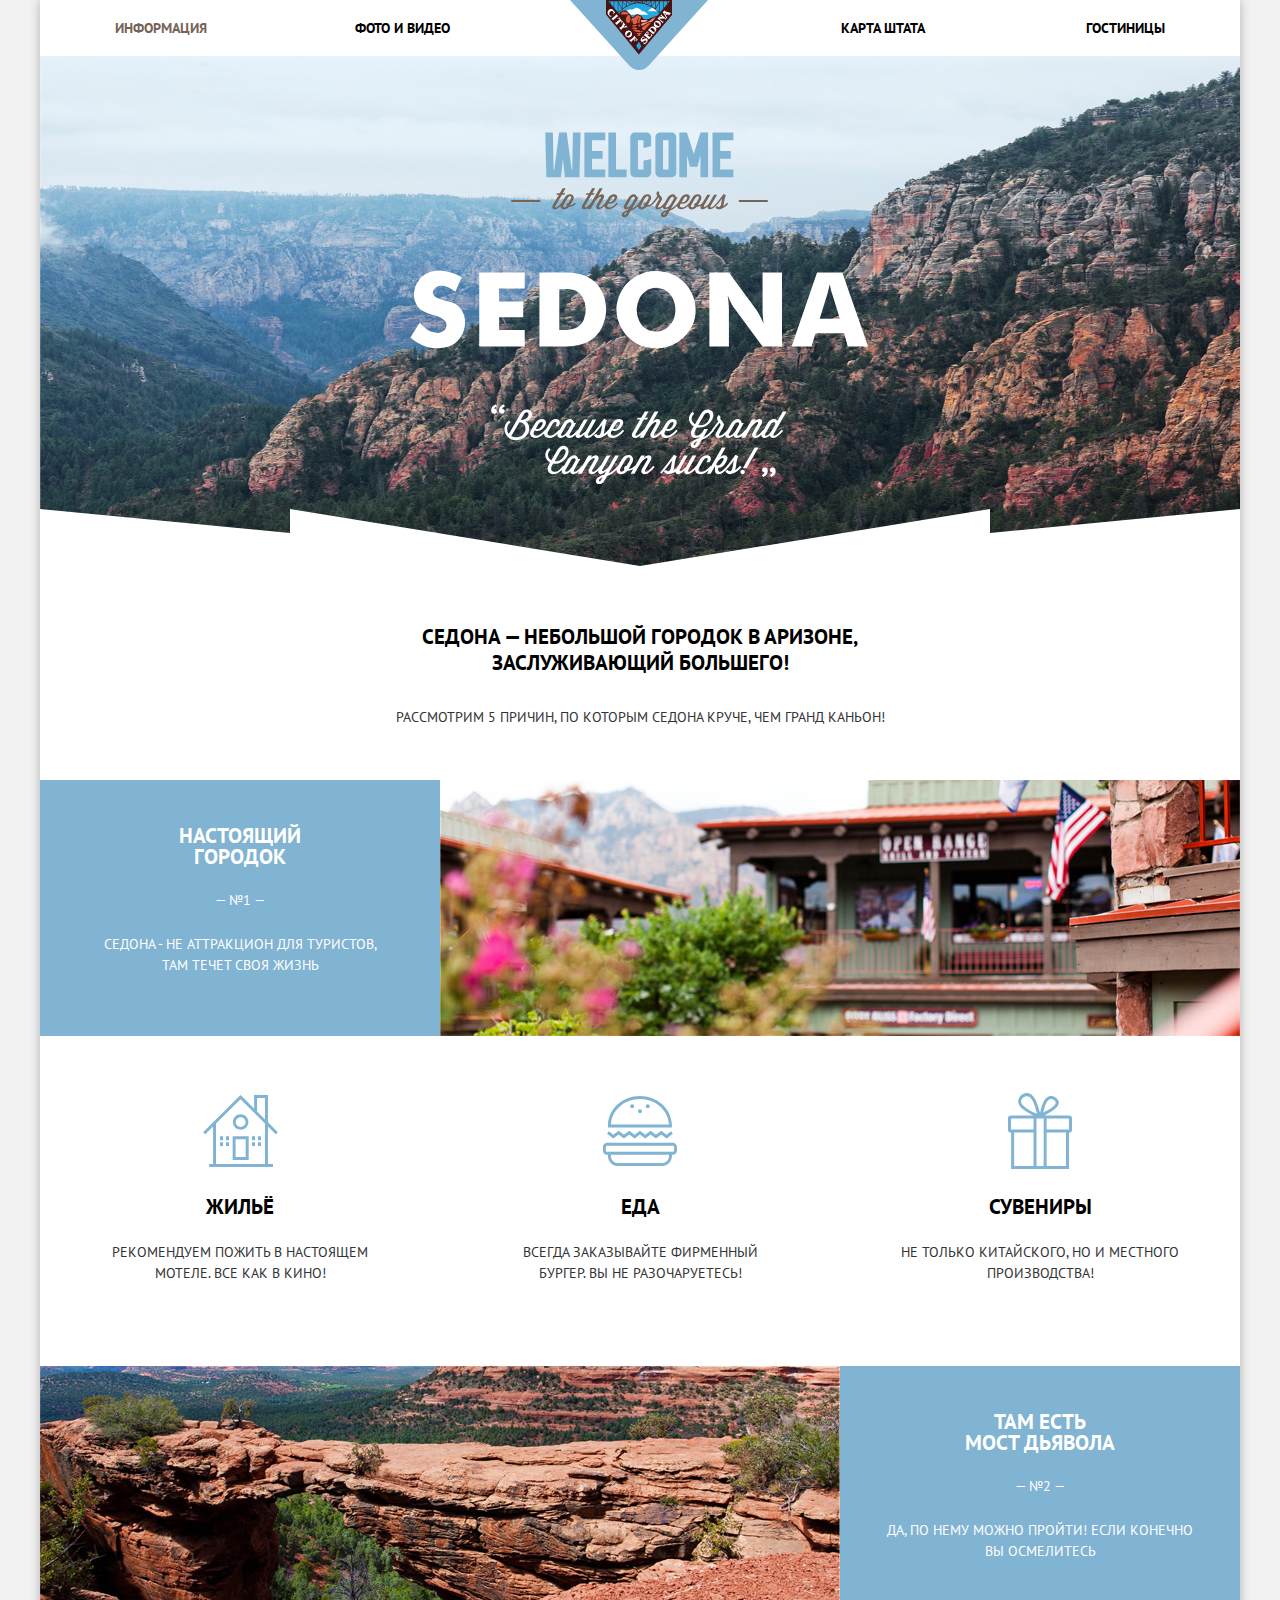
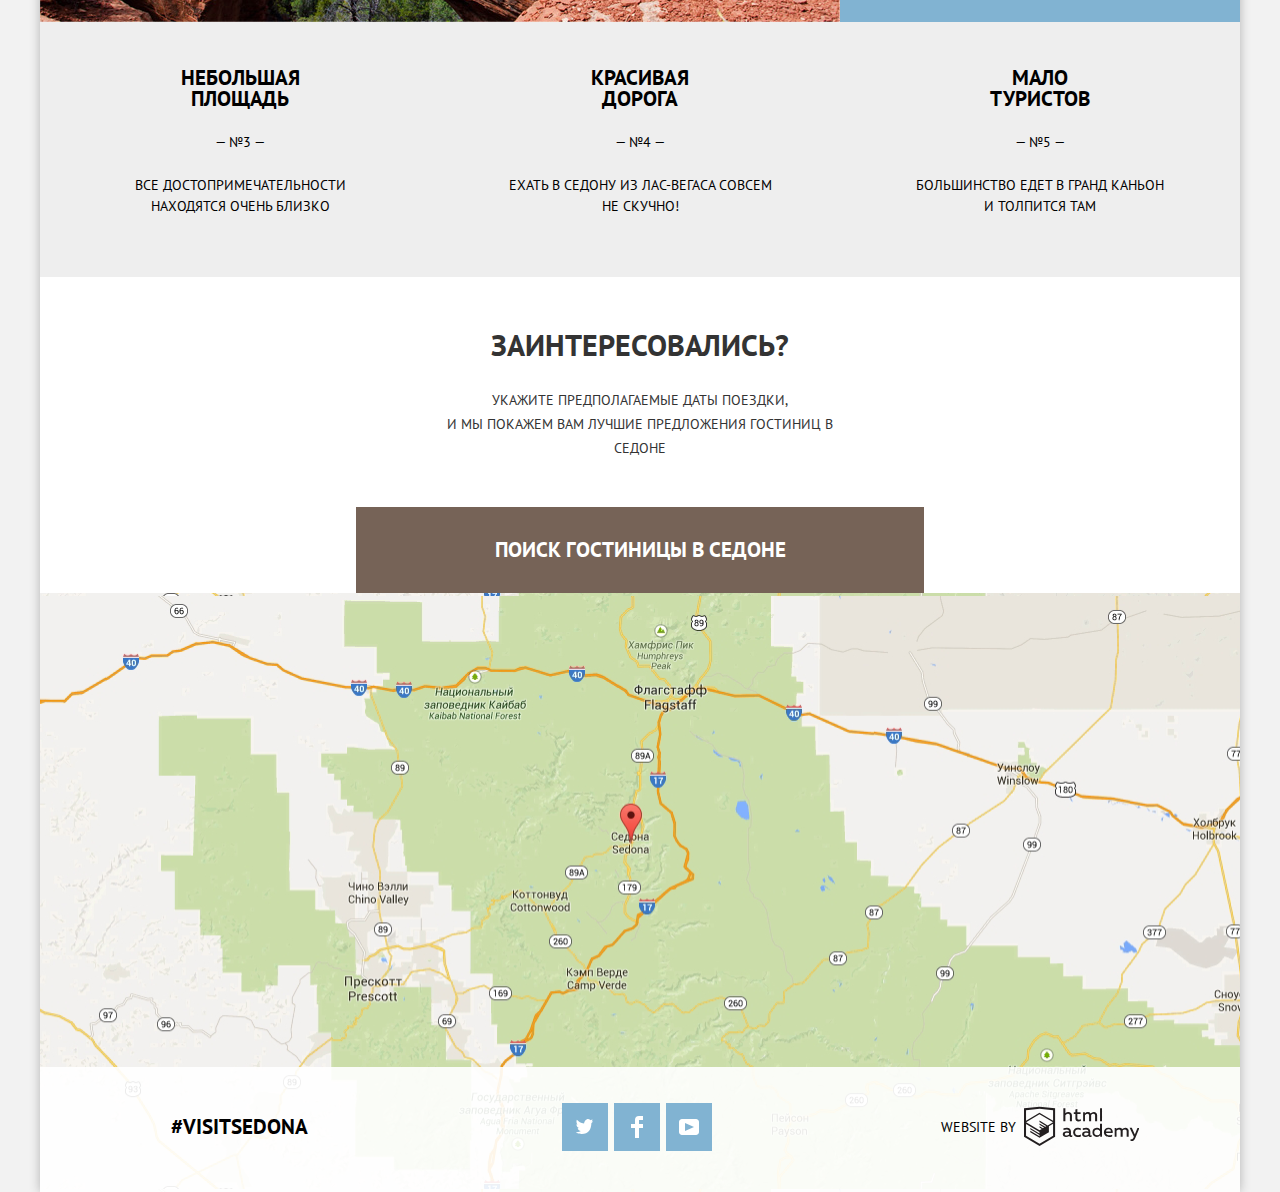
==== commit cfcbae50: "предзащита2" ====
--- a/index.html
+++ b/index.html
@@ -5,7 +5,7 @@
     <meta charset="utf-8">
     <title>HTML Academy: Седона</title>
     <link href="css/normalize.css" rel="stylesheet">
-    <link href="css/style.min.css" rel="stylesheet">
+    <link href="css/style.css" rel="stylesheet">
     <link href="https://fonts.googleapis.com/css?family=PT+Sans:400,700&amp;subset=cyrillic" rel="stylesheet">
   </head>
 
@@ -15,11 +15,9 @@
 
         <nav class="main-navigation">
 
-          <div class="main-header-logo">
-            <a>
-              <img src="img/logo.svg" width="138" height="70" alt="Логотип Седона" >
-            </a>
-          </div>
+          <a class="main-header-logo">
+            <img src="img/logo.svg" width="138" height="70" alt="Логотип Седона" >
+          </a>
 
           <ul class="site-navigation">
             <li><a href="#" class="active-page">Информация</a></li>
@@ -35,9 +33,10 @@
       <main class="container">
 
         <div class="welcome">
-        </div>
-
-        <p class="slogan">Седона - небольшой городок в Аризоне, заслуживающий большего! </p>
+          <p class="visually-hidden"> Welcome to the gorgeous. Sedona. "Because the Grand Canyon sucks! </p>
+        </div>
+
+        <p class="slogan">Седона — небольшой городок в Аризоне, заслуживающий большего!</p>
 
         <section class="reasons">
           <h2>Рассмотрим 5 причин, по которым Седона круче, чем Гранд Каньон! </h2>
@@ -156,16 +155,16 @@
 
         </section>
 
-        <div class="map">
+        <div class="map" id="map">
           <p class="visually-hidden">Седона на карте</p>
           <iframe src="https://www.google.com/maps/embed?pb=!1m18!1m12!1m3!1d1153180.3490758117!2d-113.21465469987845!3d34.74109415509927!2m3!1f0!2f0!3f0!3m2!1i1024!2i768!4f13.1!3m3!1m2!1s0x872da132f942b00d%3A0x5548c523fa6c8efd!2z0KHQtdC00L7QvdCwLCDQkNGA0LjQt9C-0L3QsCA4NjMzNiwg0KHQqNCQ!5e0!3m2!1sru!2sru!4v1551448645037"
-            width="1200" height="473" style="border:0"  allowfullscreen>
+            width="1200" height="593" style="border:0"  allowfullscreen>
           </iframe>
         </div>
 
       </main>
 
-      <footer class="main-footer">
+      <footer class="main-footer main-footer-index">
 
         <div class="footer-hashtag">
           <p class="hashtag">#VisitSedona</p>
@@ -213,10 +212,7 @@
 
     </div>
 
-    <script src="js/script.min.js">
-
-    </script>
-
+    <script src="js/script.min.js"> </script>
 
   </body>
 </html>
--- a/css/style.css
+++ b/css/style.css
@@ -0,0 +1,1347 @@
+
+body {
+  margin: 0;
+  padding: 0;
+
+  color: #000000;
+  background-color: #f2f2f2;
+
+  font-family: "PT Sans", Arial, sans-serif;
+  font-weight: bold;
+  font-size: 14px;
+  line-height: 21px;
+  text-transform: uppercase;
+}
+
+a {
+  text-decoration: none;
+}
+
+img {
+  max-width: 100%;
+  height: auto;
+}
+
+.visually-hidden:not(:focus):not(:active),
+input[type="checkbox"].visually-hidden,
+input[type="radio"].visually-hidden {
+  position: absolute;
+
+  width: 1px;
+  height: 1px;
+  margin: -1px;
+  border: 0;
+  padding: 0;
+
+  white-space: nowrap;
+
+  -webkit-clip-path: inset(100%);
+
+          clip-path: inset(100%);
+  clip: rect(0 0 0 0);
+  overflow: hidden;
+}
+
+.wrapper {
+  position: relative;
+
+  width: 1200px;
+  margin: 0 auto;
+
+  background-color: #ffffff;
+  -webkit-box-shadow: 0 0 10px 0 #b2b2b2;
+          box-shadow: 0 0 10px 0 #b2b2b2;
+}
+
+/* Шапка */
+
+.main-header {
+  margin: 0 auto;
+
+  min-height: 56px;
+
+  background-color: white;
+}
+
+.main-navigation {
+  color: #000000;
+  background-color: #ffffff;
+
+  font-size: 14px;
+  line-height: 26px;
+}
+
+.site-navigation {
+  position: relative;
+  display: -webkit-box;
+  display: -ms-flexbox;
+  display: flex;
+  -ms-flex-wrap: wrap;
+      flex-wrap: wrap;
+  -webkit-box-pack:start;
+      -ms-flex-pack:start;
+          justify-content:flex-start;
+
+  margin: 0;
+  padding:0;
+
+  list-style: none;
+}
+
+.main-header-logo {
+  position: absolute;
+  top: 0;
+  left: 50%;
+
+  margin-left: -70px;
+
+  width: 140px;
+  height: 56px;
+  z-index: 10;
+}
+
+.site-navigation li {
+  width: 165px;
+  margin: 15px 0;
+  padding: 0;
+  text-align: center;
+}
+
+.site-navigation li:nth-child(2) {
+  margin-right: 240px;
+}
+
+.site-navigation li:first-child,
+.site-navigation li:nth-child(2) {
+  text-align: left;
+  padding-left: 75px;
+}
+
+.site-navigation li:nth-child(3),
+.site-navigation li:nth-child(4) {
+  text-align: right;
+  padding-right: 75px;
+}
+
+.site-navigation a {
+  color: #000000;
+}
+
+.site-navigation a:active {
+  color: rgba(0, 0, 0, 0.3);
+}
+
+.site-navigation a:hover,
+.site-navigation a:focus {
+  color: #81b3d2;
+}
+
+li .active-page {
+  pointer-events: none;
+  cursor: default;
+  color: #766357;
+
+  font:inherit;
+}
+
+/*Main*/
+
+.welcome {
+  height: 510px;
+
+  background-color: #81b3d2;
+  background-image: url("../img/welcome.svg"),
+                    url("../img/polygon.svg"),
+                    url("../img/background-photo.jpg");
+  background-position: top 76px left 370px,bottom 0px center, 50% 50% ;
+  background-size: 459px 353px,1200px 57px, 1200px 510px ;
+  background-repeat: no-repeat;
+}
+
+.slogan {
+  width: 440px;
+  margin: 58px auto 28px;
+  padding: 0;
+
+  font-size: 21px;
+  line-height: 26px;
+  text-align: center;
+}
+
+/* Причины */
+.reasons h2 {
+  width: 500px;
+  margin: 28px auto 50px;
+
+  color: #333333;
+  font-size: 14px;
+  line-height: 26px;
+  text-align: center;
+  font-weight: normal;
+}
+
+.reasons-list {
+  display: -webkit-box;
+  display: -ms-flexbox;
+  display: flex;
+  -webkit-box-orient: horizontal;
+  -webkit-box-direction: normal;
+      -ms-flex-direction: row;
+          flex-direction: row;
+  -ms-flex-wrap: wrap;
+      flex-wrap: wrap;
+
+  margin: 0;
+  padding: 0;
+}
+
+.reasons-list,
+.recommendations-list {
+  margin: 0;
+  padding: 0;
+
+  list-style: none;
+}
+
+.reason-item-description {
+  display: -webkit-box;
+  display: -ms-flexbox;
+  display: flex;
+  -webkit-box-orient: vertical;
+  -webkit-box-direction: normal;
+      -ms-flex-direction: column;
+          flex-direction: column;
+  -webkit-box-pack: justify;
+      -ms-flex-pack: justify;
+          justify-content: space-between;
+  -webkit-box-flex: 0;
+      -ms-flex-positive: 0;
+          flex-grow: 0;
+  width: 280px;
+
+  margin: 45px 60px 60px;
+  min-height: 150px;
+}
+
+.reason-item-description:nth-child(2){
+  width: 310px;
+  margin: 45px 45px 60px 45px;
+}
+
+.reason-item-345:nth-child(5) p{
+  width: 250px;
+  margin-left: 15px;
+}
+
+.reason-item img{
+  width: 800px;
+  height: 256px;
+  -ms-flex-item-align: center;
+      -ms-grid-row-align: center;
+      align-self: center;
+}
+
+.reason-item h3 {
+  width: 155px;
+  margin: 0 auto;
+
+  font-size: 21px;
+  line-height: 21px;
+  text-align: center;
+}
+
+.reason-item p {
+  margin: 0;
+
+  font-weight: normal;
+  text-align: center;
+}
+
+.reasons-list > li:first-child,
+.reasons-list > li:nth-child(2) {
+  display: -webkit-box;
+  display: -ms-flexbox;
+  display: flex;
+  -webkit-box-orient: horizontal;
+  -webkit-box-direction: normal;
+      -ms-flex-direction: row;
+          flex-direction: row;
+  -webkit-box-pack: justify;
+      -ms-flex-pack: justify;
+          justify-content: space-between;
+
+  color: #ffffff;
+  background-color: #81b3d2;
+}
+
+.reasons-list> li:first-child {
+  -webkit-box-ordinal-group: -1;
+      -ms-flex-order: -2;
+          order: -2;
+}
+.reasons-list> li:last-child {
+  -webkit-box-ordinal-group: 0;
+      -ms-flex-order: -1;
+          order: -1;
+}
+
+ .reasons-list .reason-item-345 {
+  display: -webkit-box;
+  display: -ms-flexbox;
+  display: flex;
+  -webkit-box-orient: vertical;
+  -webkit-box-direction: normal;
+      -ms-flex-direction: column;
+          flex-direction: column;
+  -webkit-box-pack: justify;
+      -ms-flex-pack: justify;
+          justify-content: space-between;
+  width: 400px;
+
+  background-color:#eeeeee;
+}
+
+.recommendations-list {
+  display: -webkit-box;
+  display: -ms-flexbox;
+  display: flex;
+  -webkit-box-orient: horizontal;
+  -webkit-box-direction: normal;
+      -ms-flex-direction: row;
+          flex-direction: row;
+  -ms-flex-pack: distribute;
+      justify-content: space-around;
+}
+
+.recommendation-item {
+  position: relative;
+
+  width: 400px;
+  min-height: 330px;
+}
+
+.recommendation-item h3{
+  margin: 160px auto 25px;
+}
+
+.recommendation-item p {
+  width: 285px;
+  margin: 25px auto;
+
+  color: #333333;
+}
+
+.recommendation-item::after {
+  display: -webkit-box;
+  display: -ms-flexbox;
+  display: flex;
+  -webkit-box-align: center;
+      -ms-flex-align: center;
+          align-items: center;
+  -webkit-box-pack: center;
+      -ms-flex-pack: center;
+          justify-content: center;
+
+  content: "";
+
+  position: absolute;
+  top: 55px;
+  left: 50%;
+  margin-left: -40px;
+
+  width: 80px;
+  min-height: 80px;
+
+  background-repeat: no-repeat;
+  background-position: center center;
+}
+
+.recommendations-list .recommendation-item:first-child::after {
+  background-color: #ffffff;
+  background-image: url("../img/icon-1.svg");
+}
+
+.recommendations-list .recommendation-item:nth-child(2)::after {
+  background-color: #ffffff;
+  background-image: url("../img/icon-3.svg");
+}
+
+.recommendations-list .recommendation-item:nth-child(3)::after {
+  background-color: #ffffff;
+  background-image: url("../img/icon-2.svg");
+}
+
+/* Форма */
+.hotels-text {
+  margin: 50px auto 0;
+  margin-bottom: 47px;
+  padding: 0;
+
+  width: 440px;
+  min-height: 55px;
+
+  color: #333333;
+
+  font-weight: normal;
+  line-height: 24px;
+  text-align: center;
+}
+
+.hotels-text h2 {
+  font-size: 30px;
+  line-height: 36px;
+  text-align: center;
+}
+
+.search-hotels {
+  position: relative;
+  padding: 0;
+}
+
+@-webkit-keyframes bounce {
+  0% {
+    -webkit-transform: translateY(-80px);
+            transform: translateY(-80px);
+  }
+  70% {
+    -webkit-transform: translateY(30px);
+            transform: translateY(30px);
+  }
+  90% {
+    -webkit-transform: translateY(-10px);
+            transform: translateY(-10px);
+  }
+  100% {
+    -webkit-transform: translateY(0);
+            transform: translateY(0);
+  }
+}
+
+@keyframes bounce {
+  0% {
+    -webkit-transform: translateY(-80px);
+            transform: translateY(-80px);
+  }
+  70% {
+    -webkit-transform: translateY(30px);
+            transform: translateY(30px);
+  }
+  90% {
+    -webkit-transform: translateY(-10px);
+            transform: translateY(-10px);
+  }
+  100% {
+    -webkit-transform: translateY(0);
+            transform: translateY(0);
+  }
+}
+
+.search-hotels-form {
+  display: -webkit-box;
+  display: -ms-flexbox;
+  display: flex;
+  -ms-flex-wrap: wrap;
+      flex-wrap: wrap;
+  -webkit-box-pack: justify;
+      -ms-flex-pack: justify;
+          justify-content: space-between;
+
+  position: absolute;
+  left: 50%;
+
+  width: 458px;
+  height: auto;
+  margin: 0 auto;
+  margin-left: -284px;
+  padding: 55px;
+
+  z-index: 10;
+
+  -webkit-box-shadow: 0px 7px 15px 0 rgba(0, 1, 1, 0.15);
+          box-shadow: 0px 7px 15px 0 rgba(0, 1, 1, 0.15);
+
+  background-color: white;
+
+  -webkit-animation: bounce 0.6s;
+
+          animation: bounce 0.6s;
+}
+
+.form-hide {
+  display: none;
+}
+
+.search-hotels-row {
+  display: -webkit-box;
+  display: -ms-flexbox;
+  display: flex;
+  -webkit-box-pack: justify;
+      -ms-flex-pack: justify;
+          justify-content: space-between;
+  -webkit-box-align: center;
+      -ms-flex-align: center;
+          align-items: center;
+
+  position: relative;
+
+  width: 100%;
+  margin: 0;
+  margin-bottom: 30px;
+}
+
+.search-hotels-row:nth-child(3),
+.search-hotels-row:nth-child(4) {
+  width: 50%;
+}
+
+.search-hotels-row:nth-child(4) label{
+  padding-left: 22%;
+}
+
+.search-hotels-row label {
+  display: block;
+  -webkit-box-flex: 1;
+      -ms-flex-positive: 1;
+          flex-grow: 1;
+}
+
+.search-hotels-row input {
+  height: 22px;
+  margin: 0;
+  padding: 6px;
+
+  border: 2px solid transparent;
+
+  background-color: #f2f2f2;
+
+  font: inherit;
+  text-transform: uppercase;
+}
+
+.search-hotels-row input:hover {
+  background-color: #ebebeb;
+}
+
+.search-hotels-row input:focus {
+  outline: 0;
+  border-color: #ebebeb;
+
+  background-color: #ffffff;
+}
+
+.search-hotels-row input:first-child,
+.search-hotels-row input:nth-child(2) {
+  width: 295px;
+  padding-right: 40px;
+  padding-left: 10px;
+}
+
+.search-hotels-row input:nth-child(3),
+.search-hotels-row input:nth-child(4) {
+  -ms-flex-item-align: start;
+      align-self: flex-start;
+  width: 26px;
+  text-align: center;
+}
+
+.calendar {
+  position: absolute;
+  top: 8px;
+  right: 10px;
+
+  width: 21px;
+  height: 22px;
+
+  opacity: 0.4;
+  cursor: pointer;
+}
+
+.calendar:focus,
+.calendar:hover {
+  opacity: 1;
+}
+
+.calendar:active path {
+  fill: #81b3d2;
+}
+
+/* Кнопки */
+.button {
+  display: inline-block;
+  border: none;
+
+  color: #ffffff;
+  background-color: #81b3d2;
+
+  vertical-align: middle;
+
+  font: inherit;
+  text-transform: uppercase;
+}
+
+.button-search {
+  width: 100%;
+  padding-top: 16px;
+  padding-bottom: 16px;
+  margin-top: 24px;
+}
+
+.button-search,
+.button-open-form {
+  font-size: 21px;
+  line-height: 26px;
+}
+
+.button:hover,
+.button:focus {
+  background-color: #669ec0;
+}
+
+.button:active {
+  background-color: #5496bd;
+  color: rgba(255, 255, 255, 0.3);
+}
+
+.button-detailed {
+  padding: 3px 17px;
+  margin-right: 2px;
+}
+
+.button-book {
+  padding: 3px 17px;
+  background-color: #766357;
+}
+
+.button-book:hover,
+.button-book:focus,
+.button-open-form:hover,
+.button-open-form:focus {
+  background-color: #604e43;
+}
+
+.button-book:active,
+.button-open-form:active {
+  color:rgba(255, 255, 255, 0.3);
+  background-color: #503e33;
+}
+
+.button-change-number {
+  display: block;
+
+  width: 38px;
+  height: 38px;
+
+  color: rgba(0, 1, 1, 0.15);
+  background-color: #f2f2f2;
+
+  font: inherit;
+  font-size: 25px;
+  line-height: 38px;
+  text-align: center;
+  vertical-align: middle;
+}
+
+.button-change-number:hover,
+.button-change-number:focus {
+  color: #000000;
+}
+
+.button-change-number:active {
+  color: #81b3d2;
+}
+
+.button-open-form {
+  display: block;
+  margin: 45px auto 0;
+
+  width: 568px;
+  height: 26px;
+
+  background-color: #766357;
+
+  text-align: center;
+  padding: 30px 0;
+}
+
+/* Карта */
+.map {
+  min-height: 593px;
+
+  background-color: #f0e9dd;
+  background-image: url("../img/map.png");
+  background-position: center center;
+  background-size: 1200px 593px;
+
+  z-index: 1;
+}
+/* Подвал */
+
+.main-footer {
+  display: -webkit-box;
+  display: -ms-flexbox;
+  display: flex;
+  -ms-flex-pack:distribute;
+      justify-content:space-around;
+
+  margin: 0;
+  padding: 0;
+
+  min-height: 125px;
+
+  z-index: 10;
+  background-color: rgba(255,255,255,0.9);
+}
+.main-footer-index {
+  position: absolute;
+  bottom: 0px;
+
+  width: 1200px;
+}
+
+.main-footer div {
+  width: 33.33%;
+}
+
+.footer-hashtag {
+  margin-top: 47px;
+}
+
+.hashtag {
+  margin: 0;
+  font-size: 21px;
+  line-height: 26px;
+  text-align: center;
+}
+
+.footer-social ul {
+  display: -webkit-box;
+  display: -ms-flexbox;
+  display: flex;
+  -ms-flex-wrap: wrap;
+      flex-wrap: wrap;
+  -webkit-box-pack: center;
+      -ms-flex-pack: center;
+          justify-content: center;
+  margin: 0;
+  padding: 0;
+
+  list-style: none;
+}
+
+.footer-social {
+  margin-top: 36px;
+}
+
+.social-button {
+  display: -webkit-box;
+  display: -ms-flexbox;
+  display: flex;
+  -webkit-box-align: center;
+      -ms-flex-align: center;
+          align-items: center;
+  -webkit-box-pack: center;
+      -ms-flex-pack: center;
+          justify-content: center;
+
+  width: 46px;
+  height: 48px;
+
+  margin: 0;
+  margin-right: 6px;
+  padding: 0;
+
+  background-color: #81b3d2;
+}
+
+.social-button:hover,
+.social-button:focus {
+  background-color: #669ec0;
+}
+
+.social-button:active {
+  background-color: #5496bd;
+}
+
+.social-button:active path {
+  opacity: 0.3;
+}
+
+.footer-copyright {
+  display: -webkit-box;
+  display: -ms-flexbox;
+  display: flex;
+  -webkit-box-orient: horizontal;
+  -webkit-box-direction: normal;
+      -ms-flex-direction: row;
+          flex-direction: row;
+  -webkit-box-pack: center;
+      -ms-flex-pack: center;
+          justify-content:center;
+  margin-top: 36px;
+}
+
+.footer-copyright p {
+  margin-right: 8px;
+
+  font-weight: normal;
+}
+
+.html-academy svg {
+  width:115px;
+  height: 41px;
+
+  margin-top: 3px;
+}
+
+.html-academy:hover path,
+.html-academy:focus path {
+  fill: #81b3d2;
+}
+
+.html-academy:active path {
+  fill: #bdbbbc;
+}
+
+/* Страница Hotel */
+
+/* Форма поиска */
+.hotels-form {
+  display: -webkit-box;
+  display: -ms-flexbox;
+  display: flex;
+  -ms-flex-wrap: wrap;
+      flex-wrap: wrap;
+  -webkit-box-pack: justify;
+      -ms-flex-pack: justify;
+          justify-content: space-between;
+
+  padding: 28px 72px 22px 72px;
+
+  background-color: #2a3e45;
+  background-image:url("../img/filter-background.jpg");
+  background-size: cover;
+  background-position: center center;
+
+  color: white;
+  font-weight: 400;
+  font-family: "PT Sans", Arial, sans-serif;
+
+}
+
+.hotels-form h3 {
+  margin-top: 0;
+  margin-bottom: 10px;
+}
+
+.hotels-form p {
+  margin-bottom: 10px;
+}
+
+.infrastructure,
+.type-of-housing {
+  display: -webkit-box;
+  display: -ms-flexbox;
+  display: flex;
+  -webkit-box-orient: vertical;
+  -webkit-box-direction: normal;
+      -ms-flex-direction: column;
+          flex-direction: column;
+  -ms-flex-negative: 0;
+      flex-shrink: 0;
+}
+
+.infrastructure {
+  width: 240px;
+}
+
+.type-of-housing {
+  width: 240px;
+  margin-left: 15px;
+}
+
+.hotels-form div:nth-last-child(2) {
+  -webkit-box-flex: 1;
+      -ms-flex-positive: 1;
+          flex-grow: 1;
+}
+
+.hotels-form-checkbox{
+  position: relative;
+  padding-left: 40px;
+  padding-top: 2px;
+  cursor: pointer;
+}
+
+.hotels-form-checkbox input[type="checkbox"] + .checkbox-indicator {
+  position: absolute;
+  top: 0;
+  left: 0;
+
+  width: 23px;
+  height: 23px;
+
+  background-color: transparent;
+  background-image: url("../img/checkbox-off.svg");
+}
+
+.hotels-form-checkbox input[type="checkbox"]:checked + .checkbox-indicator {
+  position: absolute;
+  top: 0;
+  left: 0;
+
+  width: 27px;
+  height: 23px;
+
+  background-color: transparent;
+  background-image: url("../img/checkbox-on.svg");
+}
+
+.hotels-form-checkbox input[type="checkbox"]:disabled + .checkbox-indicator {
+  position: absolute;
+  top: 0;
+  left: 0;
+
+  width: 23px;
+  height: 23px;
+
+  background-color: transparent;
+  background-image: url("../img/checkbox-off-disabled.svg");
+
+  cursor: default;
+}
+
+.hotels-form-checkbox input[type="checkbox"]:checked:disabled + .checkbox-indicator {
+  position: absolute;
+  top: 0;
+  left: 0;
+
+  width: 27px;
+  height: 23px;
+
+  background-color: transparent;
+  background-image: url("../img/checkbox-on-disabled.svg");
+}
+
+.hotels-form-checkbox input[type="checkbox"]:focus + .checkbox-indicator,
+.hotels-form-checkbox input[type="checkbox"]:checked:focus + .checkbox-indicator {
+  outline: thin dotted;
+  outline: 5px auto -webkit-focus-ring-color;
+}
+
+.filter-range {
+  -ms-flex-negative: 0;
+      flex-shrink: 0;
+  min-width: 317px;
+}
+
+.filter-range-title {
+  margin-bottom: 9px;
+
+  font-weight: 600;
+  font-size: 16px;
+  line-height: 21px;
+}
+
+.price-controls {
+  position: relative;
+
+  height: 32px;
+  margin-bottom: 20px;
+
+  font-size: 0;
+
+  border: 2px solid #ffffff;
+  border-radius: 2px;
+}
+
+.price-controls::after {
+  content: "";
+  position: absolute;
+  top: 50%;
+  left: 50%;
+
+  width: 2px;
+  height: 22px;
+
+  background: #ffffff;
+  -webkit-transform: translate(-50%, -50%);
+      -ms-transform: translate(-50%, -50%);
+          transform: translate(-50%, -50%);
+}
+
+.price-controls label {
+  display: inline-block;
+
+  font-size: 14px;
+  line-height: 21px;
+
+  vertical-align: middle;
+
+  cursor: pointer;
+}
+
+.price-controls .min-price,
+.price-controls .max-price {
+  width: 80px;
+  padding: 0;
+  padding-left: 65px;
+  padding-top: 4px;
+}
+
+.price-controls input {
+  width: 50px;
+  margin: 0;
+
+  color: inherit;
+  font: inherit;
+
+  background: none;
+  border: none;
+}
+
+.range-controls {
+  position: relative;
+
+  margin-bottom: 32px;
+}
+
+.range-controls .scale {
+  height: 2px;
+
+  background: rgba(255, 255, 255, 0.3);
+}
+
+.range-controls .bar {
+  width: 80%;
+  height: 2px;
+
+  background: #ffffff;
+}
+
+.range-toggle {
+  position: absolute;
+  top: -9px;
+
+  width: 4px;
+  height: 4px;
+
+  background: #ababab;
+  border: 8px solid #ffffff;
+  border-radius: 50%;
+  -webkit-box-shadow: 0 2px 1px 0 rgba(0, 1, 1, 0.2);
+          box-shadow: 0 2px 1px 0 rgba(0, 1, 1, 0.2);
+  cursor: pointer;
+}
+
+.range-toggle:hover,
+.range-toggle:focus {
+  background: #1c4f80;
+}
+
+.range-toggle-min {
+  left: 0;
+}
+
+.range-toggle-max {
+  left: 80%;
+}
+
+.button-transparent {
+  display: block;
+  margin: 0 auto;
+  padding: 6px 35px;
+
+  font-size: 14px;
+  line-height: 21px;
+  color: #ffffff;
+  text-transform: uppercase;
+
+  background: transparent;
+  border: 2px solid #ffffff;
+  border-radius: 2px;
+  cursor: pointer;
+}
+
+.button-transparent:hover,
+.button-transparent:focus {
+  color: #000000;
+
+  background: #ffffff;
+}
+
+/* найдено */
+.search-results {
+  display: -webkit-box;
+  display: -ms-flexbox;
+  display: flex;
+  -webkit-box-align: baseline;
+      -ms-flex-align: baseline;
+          align-items: baseline;
+
+  margin-top: 30px;
+  margin-bottom: 30px;
+}
+
+.search-results .found {
+  -ms-flex-negative: 0;
+      flex-shrink: 0;
+  -webkit-box-flex: 0;
+      -ms-flex-positive: 0;
+          flex-grow: 0;
+
+  margin: 0;
+  margin-left: 72px;
+  margin-right: 48px;
+
+  font-size: 21px;
+  line-height: 26px;
+}
+
+.search-results .sort {
+  -ms-flex-negative: 0;
+      flex-shrink: 0;
+  -webkit-box-flex: 0;
+      -ms-flex-positive: 0;
+          flex-grow: 0;
+
+  margin: 0;
+  margin-right: 40px;
+
+  font-size: 12px;
+  line-height: 18px;
+}
+
+.sort-types {
+  display: -webkit-box;
+  display: -ms-flexbox;
+  display: flex;
+  -webkit-box-pack:start;
+      -ms-flex-pack:start;
+          justify-content:flex-start;
+  -ms-flex-wrap: wrap;
+      flex-wrap: wrap;
+
+  -ms-flex-negative: 0;
+
+      flex-shrink: 0;
+  -webkit-box-flex: 1;
+      -ms-flex-positive: 1;
+          flex-grow: 1;
+
+  margin: 0;
+  padding: 0;
+
+  vertical-align: middle;
+
+  list-style: none;
+}
+
+.sort-types a {
+  margin-right: 32px;
+  color: rgba(0, 0, 0, 0.3);
+
+  font-size: 12px;
+  line-height: 18px;
+  border-bottom: 1px dotted #81b3d2;
+}
+
+.sort-types a:hover,
+.sort-types a:focus {
+  color: #81b3d2;
+}
+
+.sort-types a:active {
+  color: #000000;
+}
+
+.sort-types .active-sort {
+  color: #81b3d2;
+  border-bottom: none;
+ }
+
+ .sort-down-up {
+   -ms-flex-negative: 0;
+       flex-shrink: 0;
+   -webkit-box-flex: 0;
+       -ms-flex-positive: 0;
+           flex-grow: 0;
+
+   width: 50px;
+
+   margin-right: 55px;
+ }
+ .down-up {
+   margin-right: 9px;
+ }
+
+ .down-up:hover path,
+ .down-up:focus path {
+   fill: #231F20;
+ }
+
+ .down-up:active path,
+ .active-sort-down-up path {
+   fill: #81b3d2;
+ }
+
+/* Отели */
+
+.hotels-list {
+  display: -webkit-box;
+  display: -ms-flexbox;
+  display: flex;
+  -webkit-box-orient: vertical;
+  -webkit-box-direction: normal;
+      -ms-flex-direction: column;
+          flex-direction: column;
+
+  margin: 0;
+  padding: 0;
+
+  border-top: 1px solid rgba(0, 0, 0, 0.1);
+
+  list-style: none;
+}
+
+.hotel-item {
+  display: -webkit-box;
+  display: -ms-flexbox;
+  display: flex;
+  -webkit-box-orient: horizontal;
+  -webkit-box-direction: normal;
+      -ms-flex-direction: row;
+          flex-direction: row;
+  -ms-flex-pack: distribute;
+      justify-content: space-around;
+  -ms-flex-preferred-size: 150px;
+      flex-basis: 150px;
+  border-bottom: 1px solid rgba(0, 0, 0, 0.1);
+}
+
+.hotel-item-image {
+  -ms-flex-negative: 0;
+      flex-shrink: 0;
+  margin: 30px;
+  margin-left: 72px;
+  width: 135px;
+  height: 90px;
+}
+
+.hotel-item-info {
+  display: -webkit-box;
+  display: -ms-flexbox;
+  display: flex;
+  -webkit-box-orient: vertical;
+  -webkit-box-direction: normal;
+      -ms-flex-direction: column;
+          flex-direction: column;
+  -webkit-box-pack: justify;
+      -ms-flex-pack: justify;
+          justify-content: space-between;
+  -webkit-box-flex: 1;
+      -ms-flex-positive: 1;
+          flex-grow: 1;
+}
+
+.hotel-item-info-name h2 {
+  margin: 0;
+  margin-top: 25px;
+}
+
+.hotel-name {
+  color: #000000;
+
+  font: inherit;
+  font-size: 21px;
+  line-height: 26px;
+}
+
+.hotel-name:focus,
+.hotel-name:hover {
+    color:#81b3d2;
+}
+
+.hotel-name:active {
+  color: rgba(0, 0, 0, 0.3);
+}
+
+.hotel-type-price {
+  margin-bottom: 5px;
+}
+
+.hotel-type,
+.hotel-price {
+  display: inline-block;
+  vertical-align: middle;
+  margin: 0;
+  padding: 0;
+
+  font-weight: normal;
+}
+
+.hotel-type {
+  width: 110px;
+  margin-right: 3px;
+}
+
+.hotel-buttons {
+  margin-bottom: 30px;
+}
+
+.hotel-item-raiting {
+  display: -webkit-box;
+  display: -ms-flexbox;
+  display: flex;
+  -webkit-box-orient: vertical;
+  -webkit-box-direction: normal;
+      -ms-flex-direction: column;
+          flex-direction: column;
+  -ms-flex-pack: distribute;
+      justify-content: space-around;
+  -webkit-box-align: end;
+      -ms-flex-align: end;
+          align-items: flex-end;
+
+  margin-right: 72px;
+}
+
+.rating-star-list {
+
+  display: -webkit-box;
+
+  display: -ms-flexbox;
+
+  display: flex;
+  -webkit-box-orient: horizontal;
+  -webkit-box-direction: reverse;
+      -ms-flex-direction: row-reverse;
+          flex-direction: row-reverse;
+
+  width: 100px;
+  margin: 0;
+  margin-top: 10px;
+  padding: 0;
+
+  list-style: none;
+}
+
+.rating-star-list li {
+  padding-left: 6px;
+}
+
+.hotel-rating {
+  width: 110px;
+  margin: 0;
+  margin-bottom: 10px;
+  padding: 0;
+
+  color: #666666;
+  background-color: #f2f2f2;
+
+  font-weight: normal;
+  vertical-align: middle;
+  text-align: center;
+  line-height: 27px;
+
+  background-color: rgba(0,0,0,0.05);
+}
